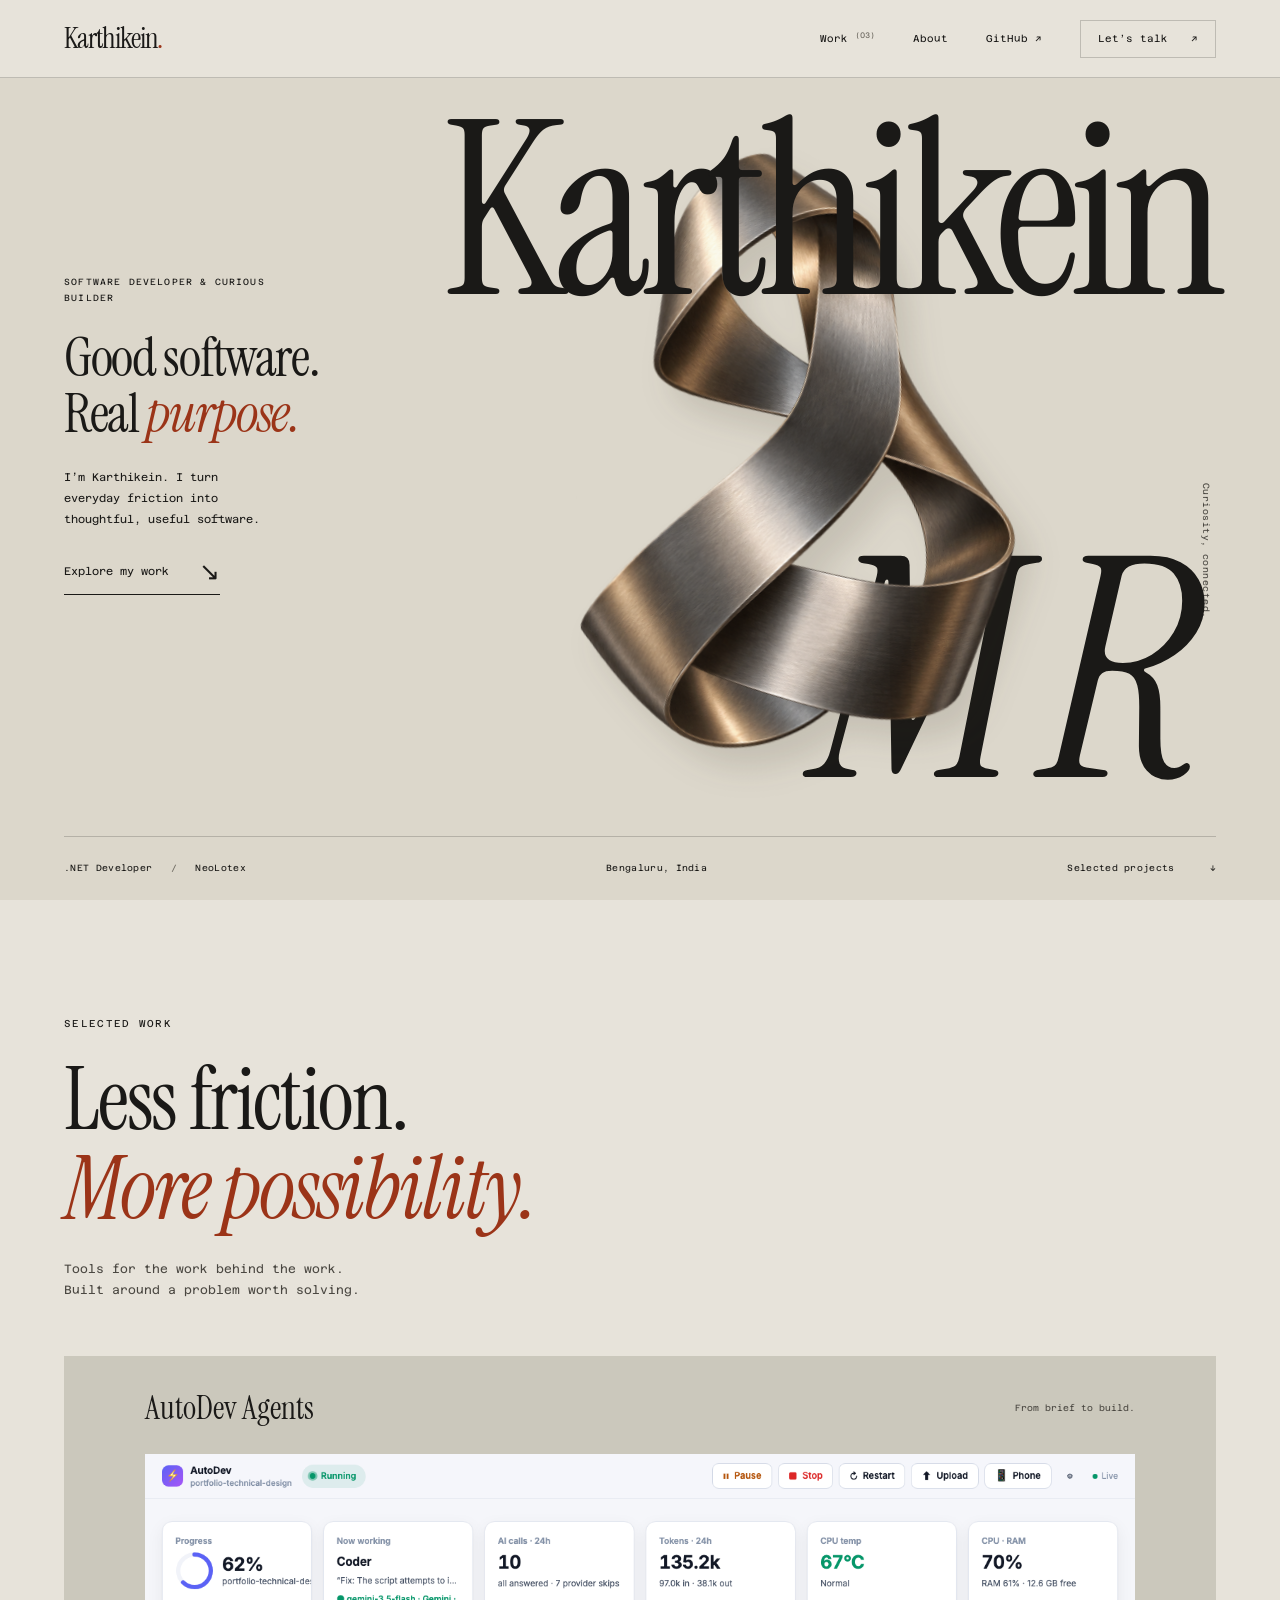
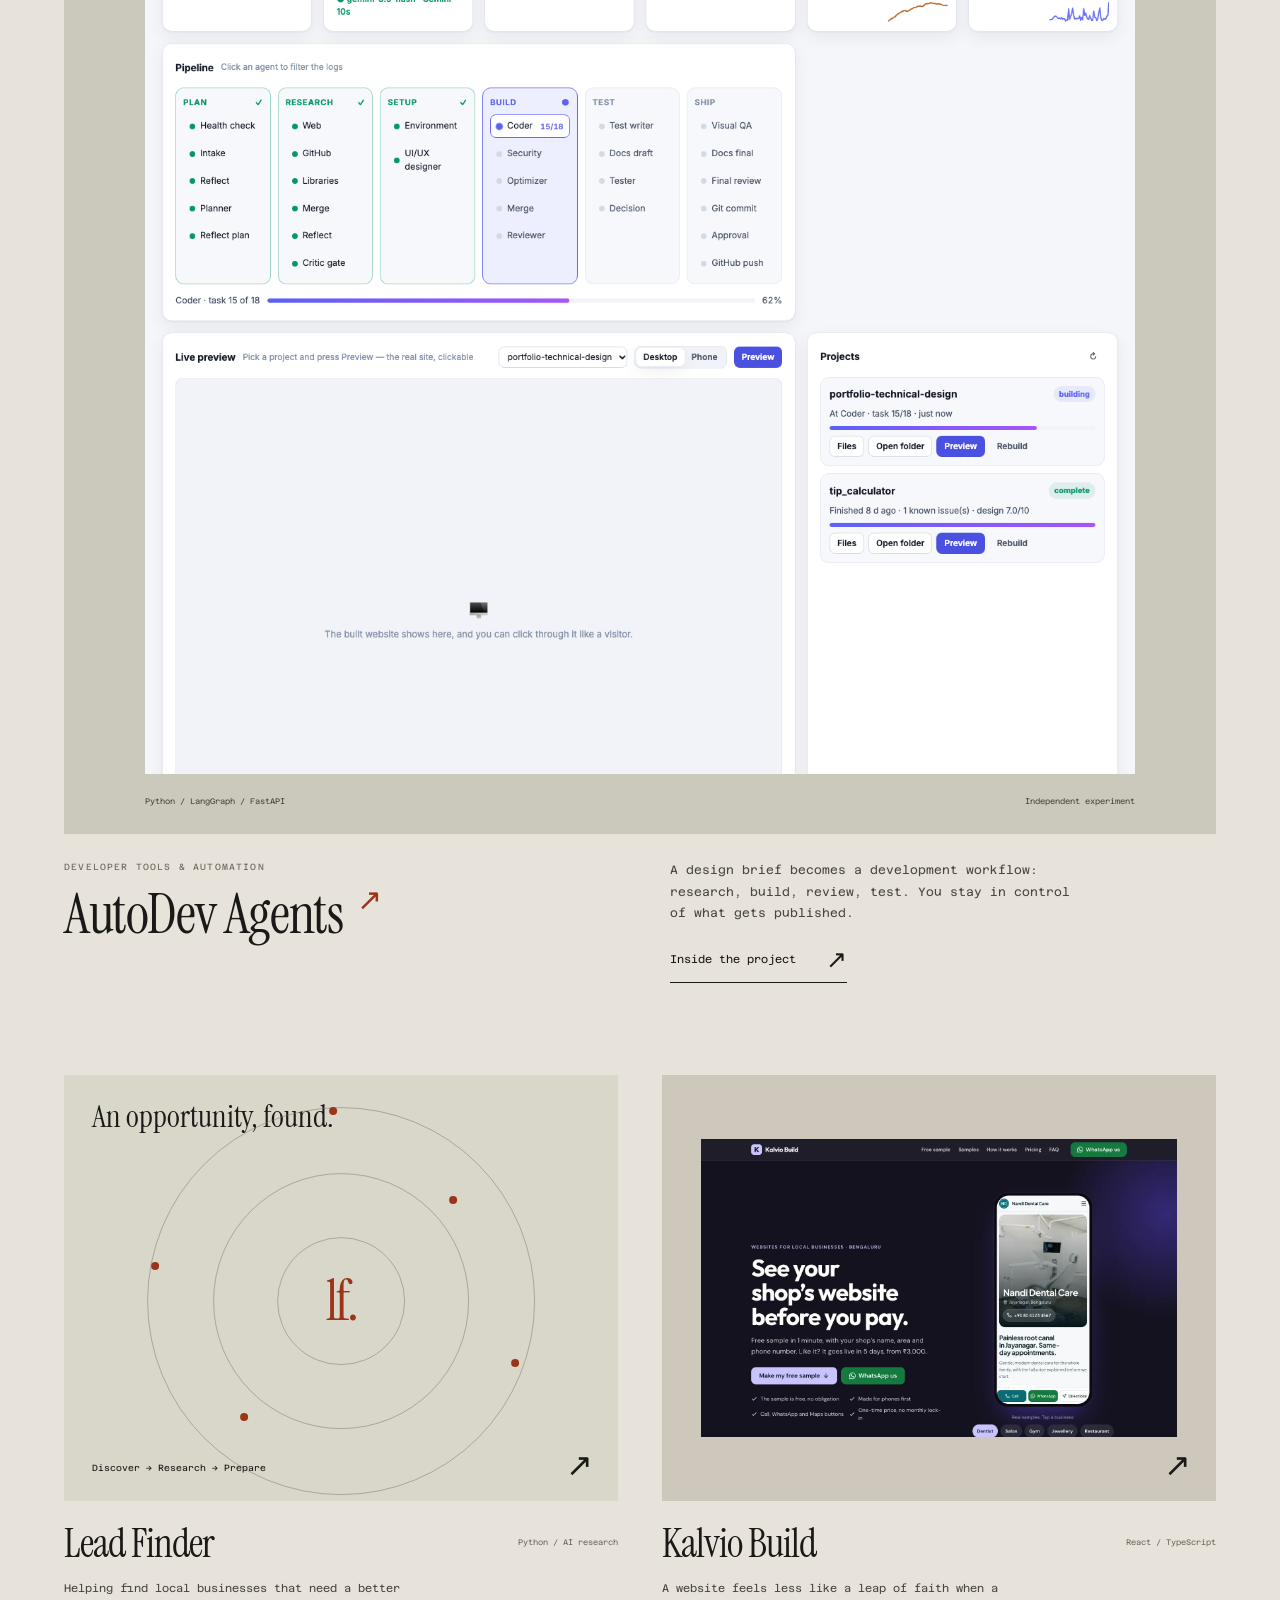
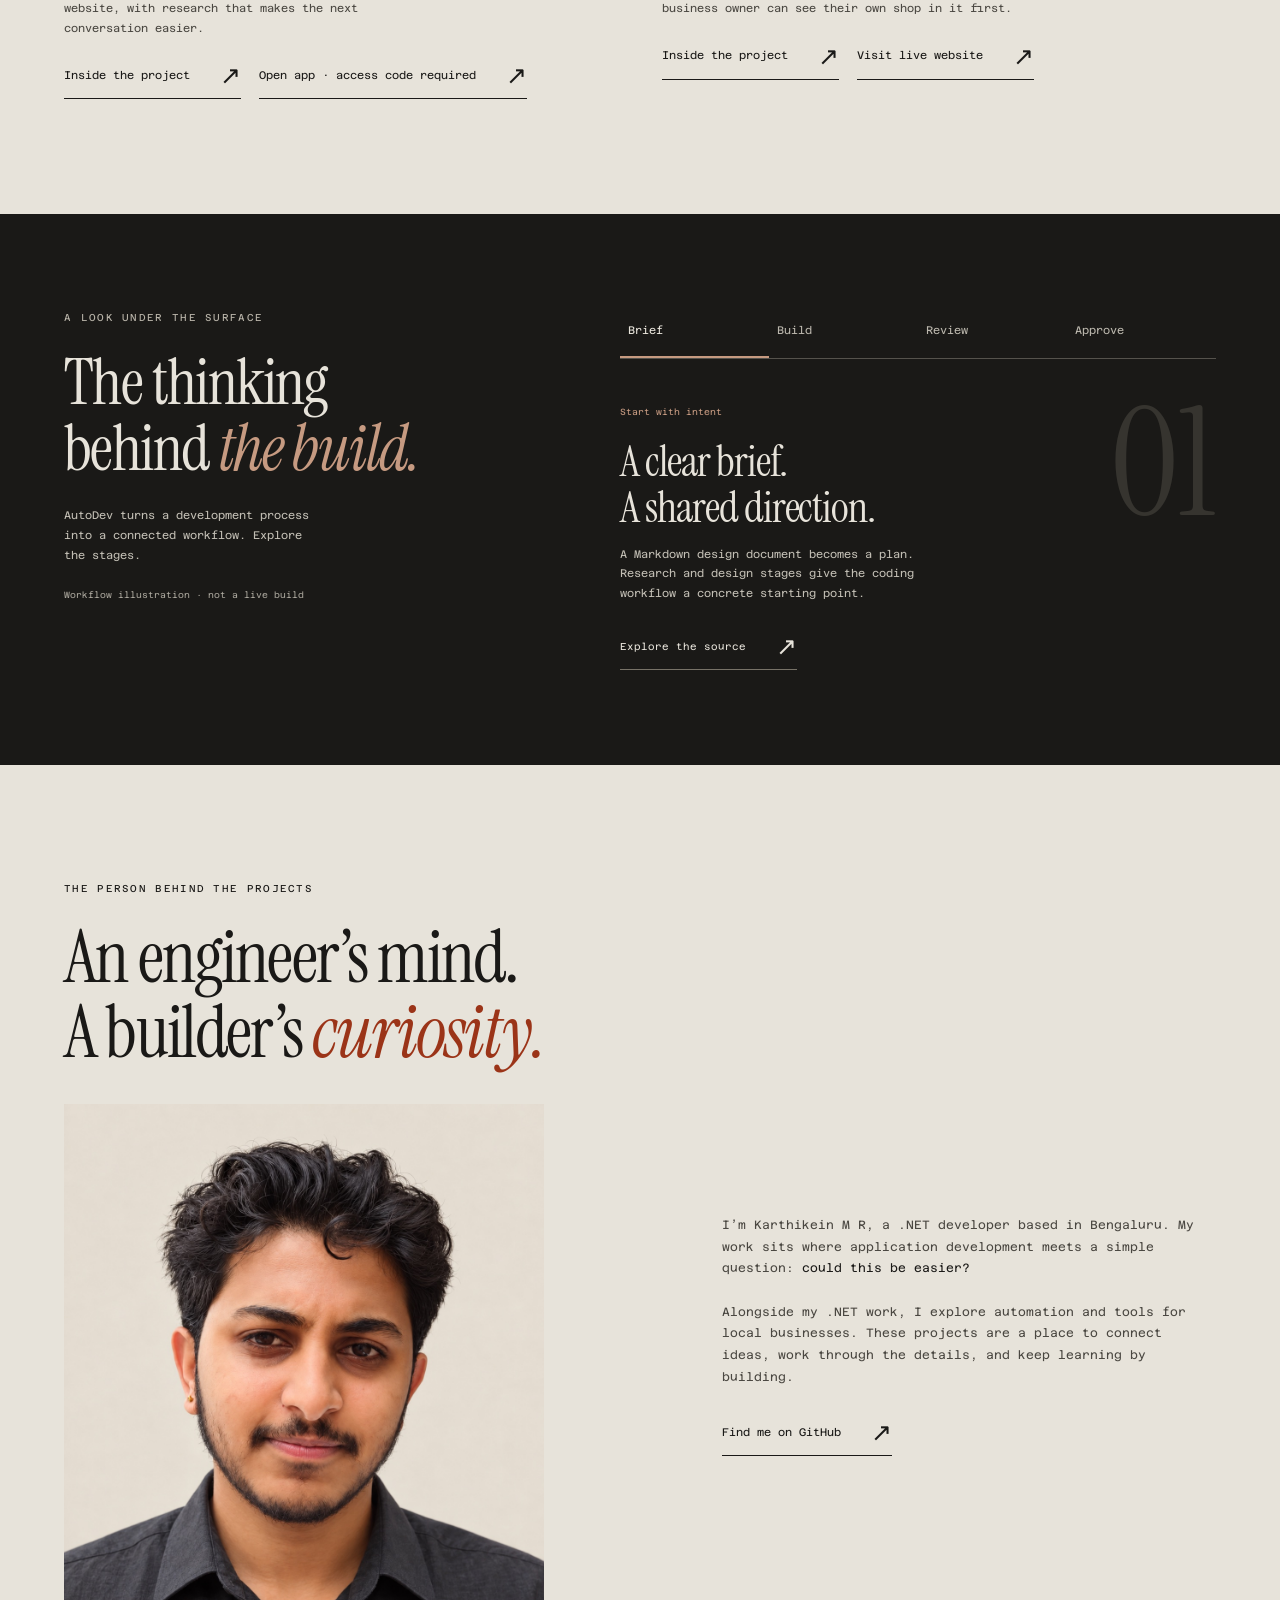
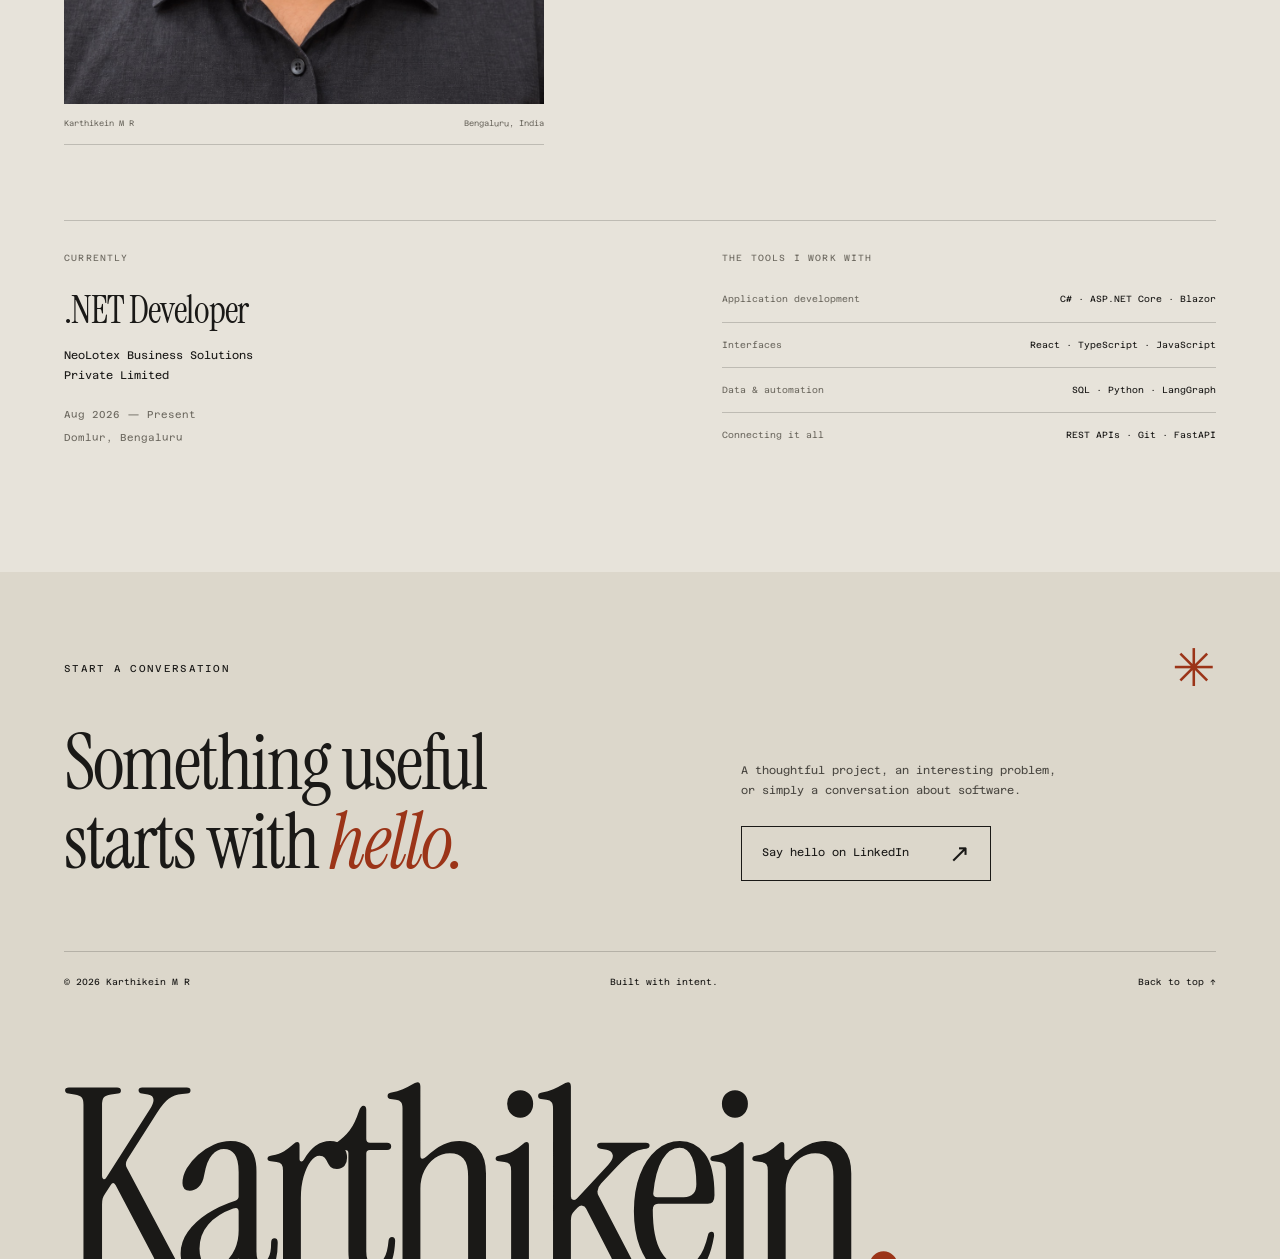
==== index.html @ acfe639f "Use approved portrait with subtly thicker hair" ====
<!doctype html>
<html lang="en">
<head>
  <meta charset="utf-8">
  <meta name="viewport" content="width=device-width, initial-scale=1">
  <meta name="theme-color" content="#e7e3da">
  <meta name="description" content="Karthikein M R — .NET developer in Bengaluru. Building practical software, from AI development workflows to tools for local businesses.">
  <title>Karthikein — Software with purpose</title>
  <link rel="icon" href="data:image/svg+xml,%3Csvg xmlns='http://www.w3.org/2000/svg' viewBox='0 0 48 48'%3E%3Crect width='48' height='48' fill='%23e7e3da'/%3E%3Ctext x='8' y='36' font-family='Georgia' font-size='40' fill='%239b3418'%3Ek%3C/text%3E%3C/svg%3E">
  <link rel="preload" href="assets/serif.ttf" as="font" type="font/ttf" crossorigin>
  <link rel="stylesheet" href="style.css?v=4">
  <script src="app.js" defer></script>
</head>
<body>
  <a class="skip-link" href="#main">Skip to content</a>
  <header class="header">
    <a class="brand" href="#home" aria-label="Karthikein, home">Karthikein<span>.</span></a>
    <nav aria-label="Main navigation">
      <a href="#work">Work <span class="nav-count">(03)</span></a>
      <a href="#about">About</a>
      <a class="nav-github" href="https://github.com/karthikkushi" target="_blank" rel="noopener noreferrer">GitHub <span aria-hidden="true">↗</span></a>
      <a class="contact-link" href="#contact">Let’s talk <span aria-hidden="true">↗</span></a>
    </nav>
  </header>
  <main id="main">
    <section class="hero" id="home" aria-labelledby="hero-name">
      <div class="hero-copy">
        <p class="eyebrow">Software developer & curious builder</p>
        <h2>Good software.<br>Real <em>purpose.</em></h2>
        <p class="hero-description">I’m Karthikein. I turn everyday friction into thoughtful, useful software.</p>
        <a class="text-link" href="#work">Explore my work <span aria-hidden="true">↘</span></a>
      </div>
      <div class="hero-composition">
        <h1 id="hero-name" aria-label="Karthikein M R"><span class="name-upper" aria-hidden="true">Karthikein</span><span class="name-lower" aria-hidden="true">M R</span></h1>
        <img class="hero-sculpture" src="assets/sculpture.png" alt="" fetchpriority="high" width="1254" height="1254">
        <span class="object-note" aria-hidden="true">Curiosity, connected.</span>
      </div>
      <div class="hero-foot">
        <p>.NET Developer <span class="separator">/</span> NeoLotex</p>
        <p>Bengaluru, India</p>
        <a href="#work">Selected projects <span aria-hidden="true">↓</span></a>
      </div>
    </section>

    <section class="work section-pad" id="work" aria-labelledby="work-title">
      <div class="section-intro">
        <p class="eyebrow">Selected work</p>
        <h2 id="work-title">Less friction.<br><em>More possibility.</em></h2>
        <p>Tools for the work behind the work.<br>Built around a problem worth solving.</p>
      </div>
      <article class="featured-project">
        <div class="featured-visual">
          <div class="project-visual-heading"><span>AutoDev Agents</span><span>From brief to build.</span></div>
          <button class="screenshot-button" data-project="autodev" aria-label="Read the AutoDev Agents case study">
            <img src="assets/autodev-dashboard.png" alt="AutoDev dashboard showing the planning, research, build, test, and shipping pipeline" width="1400" height="1300" loading="lazy">
          </button>
          <div class="visual-foot"><span>Python / LangGraph / FastAPI</span><span>Independent experiment</span></div>
        </div>
        <div class="featured-description">
          <div><p class="project-kind">Developer tools & automation</p><h3>AutoDev Agents<span class="title-mark">↗</span></h3></div>
          <div><p>A design brief becomes a development workflow: research, build, review, test. You stay in control of what gets published.</p><button class="text-link" data-project="autodev">Inside the project <span aria-hidden="true">↗</span></button></div>
        </div>
      </article>

      <div class="other-projects">
        <article class="compact-project lead-project">
          <button class="lead-art" data-project="leadfinder" aria-label="Read the Lead Finder case study">
            <span class="lead-art-label">An opportunity, found.</span>
            <span class="lead-orbits" aria-hidden="true"><i></i><i></i><i></i><b class="lead-point p1"></b><b class="lead-point p2"></b><b class="lead-point p3"></b><b class="lead-point p4"></b><b class="lead-point p5"></b><span class="lead-center">lf.</span></span>
            <span class="lead-caption">Discover → Research → Prepare</span>
            <span class="corner-arrow" aria-hidden="true">↗</span>
          </button>
          <div class="project-heading"><h3>Lead Finder</h3><span>Python / AI research</span></div>
          <p>Helping find local businesses that need a better website, with research that makes the next conversation easier.</p>
          <div class="project-actions"><button class="text-link" data-project="leadfinder">Inside the project <span aria-hidden="true">↗</span></button><a class="text-link" href="https://karthikkushi.github.io/leadfinder/" target="_blank" rel="noopener noreferrer">Open app · access code required <span aria-hidden="true">↗</span></a></div>
        </article>
        <article class="compact-project kalvio-project">
          <button class="kalvio-art" data-project="kalvio" aria-label="Read the Kalvio Build case study">
            <img src="assets/kalvio.webp" alt="Kalvio Build website offering personalized website samples for local businesses" width="1440" height="900" loading="lazy">
            <span class="corner-arrow" aria-hidden="true">↗</span>
          </button>
          <div class="project-heading"><h3>Kalvio Build</h3><span>React / TypeScript</span></div>
          <p>A website feels less like a leap of faith when a business owner can see their own shop in it first.</p>
          <div class="project-actions"><button class="text-link" data-project="kalvio">Inside the project <span aria-hidden="true">↗</span></button><a class="text-link" href="https://kalvio-build.pages.dev/" target="_blank" rel="noopener noreferrer">Visit live website <span aria-hidden="true">↗</span></a></div>
        </article>
      </div>
    </section>

    <section class="process section-pad" aria-labelledby="process-title">
      <div class="process-intro"><p class="eyebrow">A look under the surface</p><h2 id="process-title">The thinking<br>behind <em>the build.</em></h2><p>AutoDev turns a development process into a connected workflow. Explore the stages.</p><span class="small-note">Workflow illustration · not a live build</span></div>
      <div class="process-explorer">
        <div class="process-tabs" role="tablist" aria-label="AutoDev workflow stages">
          <button id="tab-brief" role="tab" aria-selected="true" aria-controls="stage-panel" data-stage="brief">Brief</button>
          <button id="tab-build" role="tab" aria-selected="false" aria-controls="stage-panel" tabindex="-1" data-stage="build">Build</button>
          <button id="tab-review" role="tab" aria-selected="false" aria-controls="stage-panel" tabindex="-1" data-stage="review">Review</button>
          <button id="tab-approve" role="tab" aria-selected="false" aria-controls="stage-panel" tabindex="-1" data-stage="approve">Approve</button>
        </div>
        <div class="stage-panel" id="stage-panel" role="tabpanel" aria-labelledby="tab-brief" tabindex="0">
          <span class="stage-number" aria-hidden="true">01</span>
          <div class="stage-content"><span class="stage-label">Start with intent</span><h3>A clear brief.<br>A shared direction.</h3><p>A Markdown design document becomes a plan. Research and design stages give the coding workflow a concrete starting point.</p></div>
        </div>
        <a class="text-link" href="https://github.com/karthikkushi/autodev-agents" target="_blank" rel="noopener noreferrer">Explore the source <span aria-hidden="true">↗</span></a>
      </div>
    </section>

    <section class="about section-pad" id="about" aria-labelledby="about-title">
      <p class="eyebrow">The person behind the projects</p>
      <div class="about-grid"><div class="about-story"><h2 id="about-title">An engineer’s mind.<br>A builder’s <em>curiosity.</em></h2><figure class="about-portrait"><img src="assets/karthikein-approved-portrait.jpg" alt="AI-edited portrait of Karthikein M R in a charcoal shirt with a short beard" width="1122" height="1402" loading="lazy"><figcaption><span>Karthikein M R</span><span>Bengaluru, India</span></figcaption></figure></div><div class="about-copy"><p>I’m Karthikein M R, a .NET developer based in Bengaluru. My work sits where application development meets a simple question: <em>could this be easier?</em></p><p>Alongside my .NET work, I explore automation and tools for local businesses. These projects are a place to connect ideas, work through the details, and keep learning by building.</p><a class="text-link" href="https://github.com/karthikkushi" target="_blank" rel="noopener noreferrer">Find me on GitHub <span aria-hidden="true">↗</span></a></div></div>
      <div class="about-data"><div class="current-role"><span class="data-label">Currently</span><h3>.NET Developer</h3><p>NeoLotex Business Solutions<br>Private Limited</p><span class="small-note">Aug 2026 — Present<br>Domlur, Bengaluru</span></div><div class="toolbox"><span class="data-label">The tools I work with</span><dl><div><dt>Application development</dt><dd>C# · ASP.NET Core · Blazor</dd></div><div><dt>Interfaces</dt><dd>React · TypeScript · JavaScript</dd></div><div><dt>Data & automation</dt><dd>SQL · Python · LangGraph</dd></div><div><dt>Connecting it all</dt><dd>REST APIs · Git · FastAPI</dd></div></dl></div></div>
    </section>

    <section class="contact section-pad" id="contact" aria-labelledby="contact-title">
      <div class="contact-top"><p class="eyebrow">Start a conversation</p><span class="contact-asterisk" aria-hidden="true">✳</span></div>
      <div class="contact-content"><h2 id="contact-title">Something useful<br>starts with <em>hello.</em></h2><div><p>A thoughtful project, an interesting problem,<br>or simply a conversation about software.</p><a class="contact-cta" href="https://www.linkedin.com/in/karthikein-mr-49a50425b" target="_blank" rel="noopener noreferrer">Say hello on LinkedIn <span aria-hidden="true">↗</span></a></div></div>
      <footer><span>© <span id="year">2026</span> Karthikein M R</span><span>Built with intent.</span><a href="#home">Back to top ↑</a></footer>
      <div class="closing-name" aria-hidden="true">Karthikein<span>.</span></div>
    </section>
  </main>
  <dialog id="project-dialog" aria-labelledby="dialog-title">
    <div class="dialog-head"><span class="eyebrow">Project notes</span><button class="close-dialog" aria-label="Close project notes">Close <span aria-hidden="true">×</span></button></div>
    <div class="dialog-body"><p class="project-kind" id="dialog-kind"></p><h2 id="dialog-title"></h2><p class="dialog-intro" id="dialog-intro"></p><div class="dialog-sections" id="dialog-sections"></div><a class="contact-cta" id="dialog-source" target="_blank" rel="noopener noreferrer">Explore the repository <span aria-hidden="true">↗</span></a></div>
  </dialog>
</body>
</html>
---- style.css ----
@font-face{font-family:Instrument;src:url('assets/serif.ttf') format('truetype');font-display:swap;font-weight:400}@font-face{font-family:Instrument;src:url('assets/serif-italic.ttf') format('truetype');font-display:swap;font-style:italic;font-weight:400}@font-face{font-family:Azeret;src:url('assets/mono.ttf') format('truetype');font-display:swap;font-weight:400}
:root{--paper:#e7e3da;--paper-dark:#dcd7cb;--ink:#1a1917;--secondary:#4a4741;--muted:#6e6a61;--rust:#9b3418;--line:rgba(26,25,23,.2);--display:Instrument,Georgia,serif;--mono:Azeret,monospace;--pad:clamp(24px,5vw,88px)}
*{box-sizing:border-box}html{scroll-behavior:smooth;scroll-padding-top:95px}body{margin:0;color:var(--ink);background:var(--paper);font-family:var(--mono);font-size:13px;line-height:1.8;-webkit-font-smoothing:antialiased}body:has(dialog[open]){overflow:hidden}::selection{color:var(--paper);background:var(--rust)}a{color:inherit;text-decoration:none}button{color:inherit;font:inherit;cursor:pointer;border:0;background:none;padding:0}a,button{-webkit-tap-highlight-color:transparent}button,a{-webkit-touch-callout:default}button:focus-visible,a:focus-visible,[tabindex]:focus-visible{outline:2px solid var(--rust);outline-offset:6px}img{display:block;max-width:100%;height:auto}h1,h2,h3,p{margin:0}h1,h2,h3{font-family:var(--display);font-weight:400;letter-spacing:-.025em;line-height:1.02}em{font-weight:400;color:var(--rust)}p{max-width:65ch}.section-pad{padding:100px var(--pad)}.eyebrow,.project-kind,.data-label{font:10px/1.7 var(--mono);letter-spacing:.13em;text-transform:uppercase}.eyebrow{margin-bottom:24px}.small-note{font:10px/1.8 var(--mono);color:var(--muted)}.text-link{display:inline-flex;align-items:center;gap:30px;border-bottom:1px solid var(--ink);padding:10px 0;font-size:11px;line-height:1.6;transition:color .2s,border-color .2s}.text-link:hover{color:var(--rust);border-color:var(--rust)}.text-link span{font:25px/1 var(--display);transition:transform .2s}.text-link:hover span{transform:translate(3px,-3px)}.skip-link{position:fixed;left:16px;top:8px;transform:translateY(-150%);z-index:20;background:var(--paper);padding:10px}.skip-link:focus{transform:none}
.header{height:78px;position:sticky;top:0;z-index:10;display:flex;align-items:center;justify-content:space-between;padding:0 var(--pad);border-bottom:1px solid var(--line);background:rgba(231,227,218,.94);backdrop-filter:blur(14px)}.brand{font:29px/1 var(--display);letter-spacing:-.04em}.brand span{color:var(--rust)}nav{display:flex;align-items:center;gap:38px;font-size:10px}nav a{padding:8px 0}nav a:hover{color:var(--rust)}.nav-count{font-size:8px;color:var(--muted);vertical-align:super}.contact-link{border:1px solid var(--line);padding:9px 17px;display:flex;gap:23px}.contact-link:hover{border-color:var(--rust)}
.hero{position:relative;min-height:690px;height:calc(100svh - 78px);max-height:1000px;overflow:clip;isolation:isolate;background:var(--paper-dark);padding:0 var(--pad)}.hero-copy{position:absolute;left:var(--pad);top:24%;width:29%;z-index:4}.hero-copy .eyebrow{font-size:9px;max-width:250px}.hero-copy h2{font-size:clamp(40px,4.2vw,66px);line-height:1.05}.hero-description{font-size:11px;line-height:1.9;max-width:28ch;margin:25px 0 19px}.hero-composition{position:absolute;right:var(--pad);top:30px;bottom:85px;width:64%;isolation:isolate}.name-upper,.name-lower{position:absolute;right:0;white-space:nowrap;font-size:clamp(84px,19vw,310px);line-height:.85;letter-spacing:-.045em}.name-upper{top:0;z-index:3}.name-lower{bottom:12px;z-index:1;font-style:italic;font-size:clamp(160px,24vw,360px);right:3%}.name-lower>span{color:var(--rust)}.hero-sculpture{position:absolute;z-index:2;width:auto;height:min(70vh,620px);max-width:91%;object-fit:contain;left:45%;top:49%;transform:translate(-50%,-50%) rotate(-12deg);filter:drop-shadow(12px 24px 15px rgba(45,35,20,.13));pointer-events:none}.object-note{position:absolute;right:2px;top:53%;font-size:9px;writing-mode:vertical-rl;color:var(--secondary);letter-spacing:.05em}.hero-foot{position:absolute;bottom:0;left:var(--pad);right:var(--pad);height:64px;display:flex;justify-content:space-between;align-items:center;border-top:1px solid var(--line);font-size:9px;letter-spacing:.035em}.separator{margin:0 12px;color:var(--muted)}.hero-foot a{display:flex;gap:35px}.hero-foot a:hover{color:var(--rust)}
.work{padding-top:115px;padding-bottom:115px}.section-intro{margin-bottom:54px}.section-intro h2{font-size:clamp(50px,6.8vw,100px)}.section-intro>p:last-child{margin-top:25px;color:var(--secondary);font-size:12px}.featured-visual{background:#cbc8bc;padding:35px 7% 25px;overflow:hidden}.project-visual-heading{display:flex;justify-content:space-between;align-items:center;margin-bottom:28px;font:32px/1.1 var(--display)}.project-visual-heading span:last-child{font:9px/1.7 var(--mono);color:var(--secondary)}.screenshot-button{display:block;position:relative;width:100%;height:auto;text-align:left;background:#f6f7fb}.screenshot-button img{width:100%;height:auto}.visual-foot{display:flex;justify-content:space-between;font-size:8px;margin-top:21px;color:var(--secondary)}.featured-description{display:grid;grid-template-columns:1fr 1fr;gap:60px;margin-top:26px}.project-kind{color:var(--muted);font-size:9px;margin-bottom:9px}.featured-description h3{font-size:clamp(37px,4.4vw,65px)}.title-mark{font:30px/1 var(--display);margin-left:15px;color:var(--rust);vertical-align:top}.featured-description p:not(.project-kind){font-size:12px;color:var(--secondary);max-width:52ch}.featured-description .text-link{margin-top:12px}.other-projects{display:grid;grid-template-columns:1fr 1fr;gap:44px;margin-top:92px}.compact-project{min-width:0}.compact-project>p{font-size:11px;color:var(--secondary);margin-top:15px;max-width:52ch}.compact-project>.text-link{margin-top:15px}.project-heading{display:flex;align-items:center;justify-content:space-between;gap:15px;margin-top:22px}.project-heading h3{font-size:40px}.project-heading>span{font-size:8px;color:var(--muted)}.lead-art,.kalvio-art{display:block;position:relative;width:100%;aspect-ratio:1.3;overflow:hidden;text-align:left}.lead-art{background:#d9d7c9}.lead-art-label{position:absolute;top:26px;left:28px;font:31px/1 var(--display)}.lead-orbits{position:absolute;left:50%;top:53%;width:70%;aspect-ratio:1;transform:translate(-50%,-50%);display:grid;place-items:center}.lead-orbits i{position:absolute;border:1px solid #797b6a;border-radius:50%;width:100%;height:100%;opacity:.5}.lead-orbits i:nth-child(2){width:66%;height:66%}.lead-orbits i:nth-child(3){width:33%;height:33%}.lead-center{font:56px/1 var(--display);color:var(--rust);letter-spacing:-.05em}.lead-point{position:absolute;width:8px;height:8px;border-radius:50%;background:var(--rust)}.p1{top:0;left:47%}.p2{top:23%;right:20%}.p3{bottom:19%;left:24%}.p4{top:40%;left:1%}.p5{bottom:33%;right:4%}.lead-caption{position:absolute;bottom:25px;left:28px;font-size:9px}.corner-arrow{position:absolute;bottom:20px;right:25px;font:32px/1 var(--display)}.lead-art:hover .lead-orbits{transform:translate(-50%,-50%) rotate(15deg)}.lead-orbits{transition:transform .7s}.lead-center{transform:rotate(0deg)}.kalvio-art{background:#cec7bc;padding:9% 7%;display:flex;align-items:center}.kalvio-art img{width:100%;transition:transform .6s}.kalvio-art:hover img{transform:scale(1.04)}
.process{background:var(--ink);color:var(--paper);display:grid;grid-template-columns:1fr 1.25fr;gap:80px;padding-top:95px;padding-bottom:95px}.process .eyebrow{color:#b9b4a9}.process h2{font-size:clamp(44px,5vw,75px)}.process h2 em{color:#c69a81}.process-intro>p:not(.eyebrow){color:#c2beb4;margin-top:25px;font-size:11px;max-width:36ch}.process-intro .small-note{display:block;margin-top:22px;color:#a9a59b;font-size:9px}.process-tabs{display:flex;border-bottom:1px solid #55524c;gap:0}.process-tabs button{flex:1;text-align:left;padding:12px 8px 15px;font-size:11px;color:#bbb7ad;border-bottom:2px solid transparent}.process-tabs button[aria-selected=true]{color:var(--paper);border-bottom-color:#c69a81}.process-tabs button:hover{color:var(--paper)}.stage-panel{position:relative;min-height:265px;padding-top:40px}.stage-number{position:absolute;right:0;top:30px;color:#36342f;font:150px/1 var(--display)}.stage-content{position:relative;z-index:1;max-width:90%}.stage-label{color:#c69a81;font-size:9px}.stage-content h3{font-size:43px;line-height:1.07;margin:15px 0}.stage-content p{font-size:11px;color:#c2beb4;max-width:46ch}.process .text-link{color:var(--paper);border-color:#777267;font-size:10px}.process .text-link:hover{color:#c69a81}.process :focus-visible{outline-color:#c69a81}
.about{padding-top:115px;padding-bottom:115px}.about-grid{display:grid;grid-template-columns:1.15fr 1fr;gap:90px}.about-grid h2{font-size:clamp(46px,5.7vw,82px)}.about-copy{padding-top:5px}.about-copy p{font-size:12px;color:var(--secondary)}.about-copy p+p{margin-top:22px}.about-copy p em{font-style:normal;color:var(--ink)}.about-copy .text-link{margin-top:22px}.about-data{display:grid;grid-template-columns:1.15fr 1fr;gap:90px;margin-top:75px;padding-top:30px;border-top:1px solid var(--line)}.data-label{color:var(--muted);display:block;margin-bottom:25px;font-size:9px}.current-role h3{font-size:38px}.current-role>p{margin:16px 0;font-size:11px}.toolbox dl{margin:0}.toolbox dl>div{display:flex;justify-content:space-between;gap:15px;padding:14px 0;border-top:1px solid var(--line);font-size:9px}.toolbox dl>div:first-child{padding-top:0;border:0}.toolbox dd{margin:0;text-align:right}.toolbox dt{color:var(--muted)}
.contact{background:var(--paper-dark);padding-top:70px;padding-bottom:0;overflow:hidden}.contact-top{display:flex;align-items:center;justify-content:space-between}.contact-top .eyebrow{margin-bottom:0}.contact-asterisk{font-size:52px;line-height:1;color:var(--rust)}.contact-content{display:grid;grid-template-columns:1.3fr 1fr;gap:60px;align-items:end;margin-top:30px;margin-bottom:70px}.contact h2{font-size:clamp(50px,6vw,90px)}.contact-content p{font-size:11px;color:var(--secondary)}.contact-cta{display:inline-flex;border:1px solid var(--ink);font-size:11px;padding:14px 20px;align-items:center;gap:40px;margin-top:25px;transition:color .2s,border-color .2s}.contact-cta span{font:25px/1 var(--display)}.contact-cta:hover{border-color:var(--rust);color:var(--rust)}footer{display:flex;justify-content:space-between;gap:20px;border-top:1px solid var(--line);padding:22px 0;font-size:9px}footer a:hover{color:var(--rust)}.closing-name{font:clamp(80px,20.5vw,340px)/.78 var(--display);letter-spacing:-.06em;white-space:nowrap;margin-top:32px;margin-left:-.015em;transform:translateY(.12em);padding-top:10px}.closing-name span{color:var(--rust)}
dialog{position:fixed;inset:0;margin:auto;border:1px solid var(--line);background:var(--paper);color:var(--ink);width:min(780px,calc(100% - 32px));max-height:88svh;padding:0;overscroll-behavior:contain}dialog::backdrop{background:rgba(26,25,23,.72);backdrop-filter:blur(5px)}.dialog-head{display:flex;justify-content:space-between;align-items:center;padding:19px 32px;border-bottom:1px solid var(--line);position:sticky;top:0;background:var(--paper);z-index:1}.dialog-head .eyebrow{margin:0;font-size:9px}.close-dialog{display:flex;gap:20px;align-items:center;font-size:10px;min-height:32px}.close-dialog span{font-size:24px}.dialog-body{padding:36px 40px 44px}.dialog-body h2{font-size:clamp(40px,6vw,70px);margin:12px 0 22px}.dialog-intro{font:26px/1.3 var(--display);max-width:40ch}.dialog-sections{margin-top:28px}.dialog-sections section{padding:20px 0;border-top:1px solid var(--line)}.dialog-sections h3{font:10px/1.6 var(--mono);color:var(--rust);margin-bottom:10px}.dialog-sections p{font:12px/1.9 var(--mono);color:var(--secondary)}.dialog-note{margin-top:23px;max-width:60ch}
@media(prefers-reduced-motion:no-preference){.hero-copy{animation:arrive .8s .1s both}.name-upper{animation:arrive 1s both}.name-lower{animation:arrive 1s .1s both}.hero-sculpture{animation:sculpture-arrive 1.3s .1s both}@keyframes arrive{from{opacity:0;translate:0 18px}to{opacity:1;translate:0 0}}@keyframes sculpture-arrive{from{opacity:0;transform:translate(-50%,-46%) rotate(-18deg)}to{opacity:1;transform:translate(-50%,-50%) rotate(-12deg)}}@supports(animation-timeline:view()){.hero{view-timeline-name:--hero;view-timeline-axis:block}.name-upper{animation:part-upper linear both;animation-timeline:--hero;animation-range:exit 0% exit 100%}.name-lower{animation:part-lower linear both;animation-timeline:--hero;animation-range:exit 0% exit 100%}.hero-sculpture{animation:rise linear both;animation-timeline:--hero;animation-range:exit 0% exit 100%}@keyframes part-upper{to{translate:4vw -18vh}}@keyframes part-lower{to{translate:5vw 16vh}}@keyframes rise{to{transform:translate(-50%,-70%) rotate(0deg) scale(1.08)}}}}
@media(min-width:1600px){.hero-copy{top:28%}.hero-composition{width:60%;right:7%}.hero-sculpture{height:660px}.name-upper{font-size:300px}.name-lower{font-size:350px}}@media(max-width:1050px){nav{gap:25px}.hero{min-height:640px;max-height:800px}.hero-copy{width:31%;top:28%}.hero-copy h2{font-size:42px}.hero-composition{top:65px;bottom:100px;width:62%;right:3%}.hero-sculpture{height:500px;max-width:110%;left:46%}.hero-description{font-size:10px}.name-lower{bottom:25px}.object-note{right:18px}.process{gap:45px}.about-grid,.about-data{gap:40px}.other-projects{gap:28px}.project-heading{align-items:start;flex-direction:column;gap:10px}.project-heading h3{font-size:37px}}
@media(max-width:700px){html{scroll-padding-top:80px}.header{height:68px}.brand{font-size:26px}nav{gap:19px;font-size:10px}.nav-github,.nav-count{display:none}.contact-link{padding:7px 9px;gap:10px}.hero{height:auto;min-height:860px;padding-top:34px}.hero-copy{position:relative;top:auto;left:auto;width:100%;max-width:100%;display:grid;grid-template-columns:1.2fr 1fr;gap:14px}.hero-copy .eyebrow{grid-column:1/-1;font-size:8px;margin-bottom:0;max-width:none}.hero-copy h2{font-size:43px}.hero-description{margin:5px 0 0;font-size:10px;max-width:24ch}.hero-copy .text-link{grid-column:1/-1;justify-self:start;font-size:10px;padding-top:5px}.hero-composition{top:280px;bottom:80px;right:var(--pad);left:var(--pad);width:auto}.name-upper{font-size:26vw;top:10px}.name-lower{font-size:39vw;bottom:20px;right:0}.hero-sculpture{height:440px;max-width:110%;top:49%;left:45%}.object-note{right:0;top:37%;font-size:8px}.hero-foot{height:60px;font-size:8px}.hero-foot p:nth-child(2){display:none}.hero-foot a{gap:10px}.separator{margin:0 5px}.section-pad{padding:66px var(--pad)}.section-intro{margin-bottom:35px}.section-intro h2{font-size:58px}.section-intro>p:last-child{font-size:10px}.featured-visual{padding:20px 18px 15px}.project-visual-heading{font-size:25px;margin-bottom:18px}.project-visual-heading span:last-child{font-size:7px}.visual-foot{font-size:6px;gap:10px;margin-top:15px}.featured-description{grid-template-columns:1fr;gap:16px;margin-top:22px}.featured-description h3{font-size:43px}.featured-description p:not(.project-kind){font-size:11px}.other-projects{grid-template-columns:1fr;gap:45px;margin-top:50px}.lead-art,.kalvio-art{aspect-ratio:1.25}.project-heading{flex-direction:row;align-items:center}.project-heading h3{font-size:35px}.project-heading>span{font-size:8px}.compact-project>p{max-width:none}.process{grid-template-columns:1fr;gap:32px}.process h2{font-size:53px}.process-intro>p:not(.eyebrow){max-width:46ch}.process-tabs button{font-size:10px}.stage-panel{min-height:265px}.stage-content h3{font-size:41px}.about-grid,.about-data{grid-template-columns:1fr;gap:30px}.about-grid h2{font-size:51px}.about-copy p{font-size:11px}.about-data{margin-top:42px;gap:38px}.toolbox dl>div{font-size:8px}.data-label{margin-bottom:16px}.contact{padding-bottom:0}.contact-content{grid-template-columns:1fr;gap:25px;margin-bottom:45px;margin-top:20px}.contact h2{font-size:55px}.contact-content p{font-size:10px}.contact-asterisk{font-size:40px}.contact-cta{font-size:10px;gap:25px}.contact footer{font-size:7px;gap:12px}.contact footer>span:nth-child(2){display:none}.closing-name{font-size:20vw;margin-top:20px}.dialog-head{padding:14px 22px}.dialog-body{padding:28px 24px}.dialog-sections p{font-size:11px}}
@media(max-width:380px){nav{gap:12px}.brand{font-size:23px}.hero-copy h2{font-size:37px}.hero-description{font-size:9px}.hero{min-height:800px}.hero-composition{top:265px}.hero-sculpture{height:370px}.project-heading>span{font-size:7px}}
@media(prefers-reduced-motion:reduce){html{scroll-behavior:auto}*,*::before,*::after{animation:none!important;transition:none!important}}

.project-actions{display:flex;flex-wrap:wrap;gap:18px;align-items:center;margin-top:15px}.project-actions .text-link{margin-top:0}

.about-portrait{margin:34px 0 0;max-width:480px}.about-portrait img{width:100%;height:auto}.about-portrait figcaption{display:flex;justify-content:space-between;gap:12px;padding:13px 0;border-bottom:1px solid var(--line);font-size:8px;color:var(--muted)}.about-copy{align-self:center}@media(max-width:700px){.about-portrait{max-width:none;margin-top:25px}}
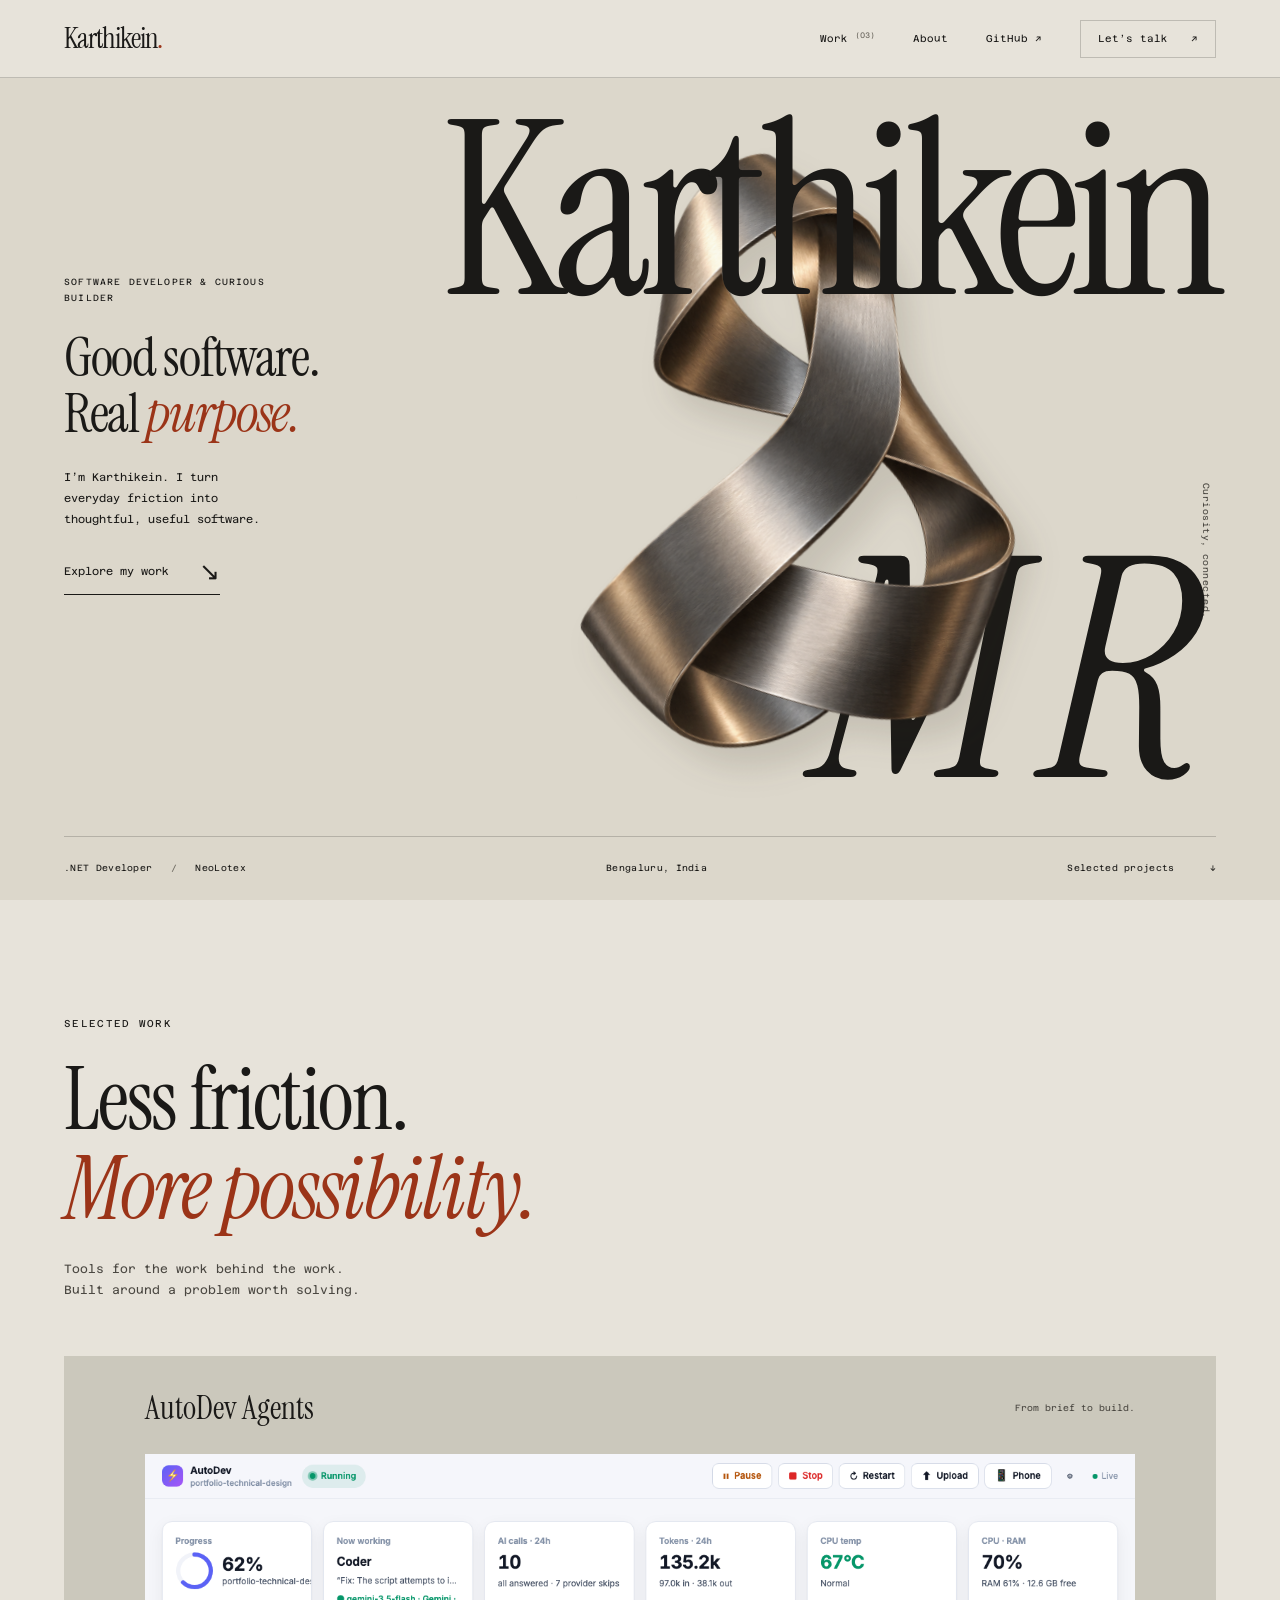
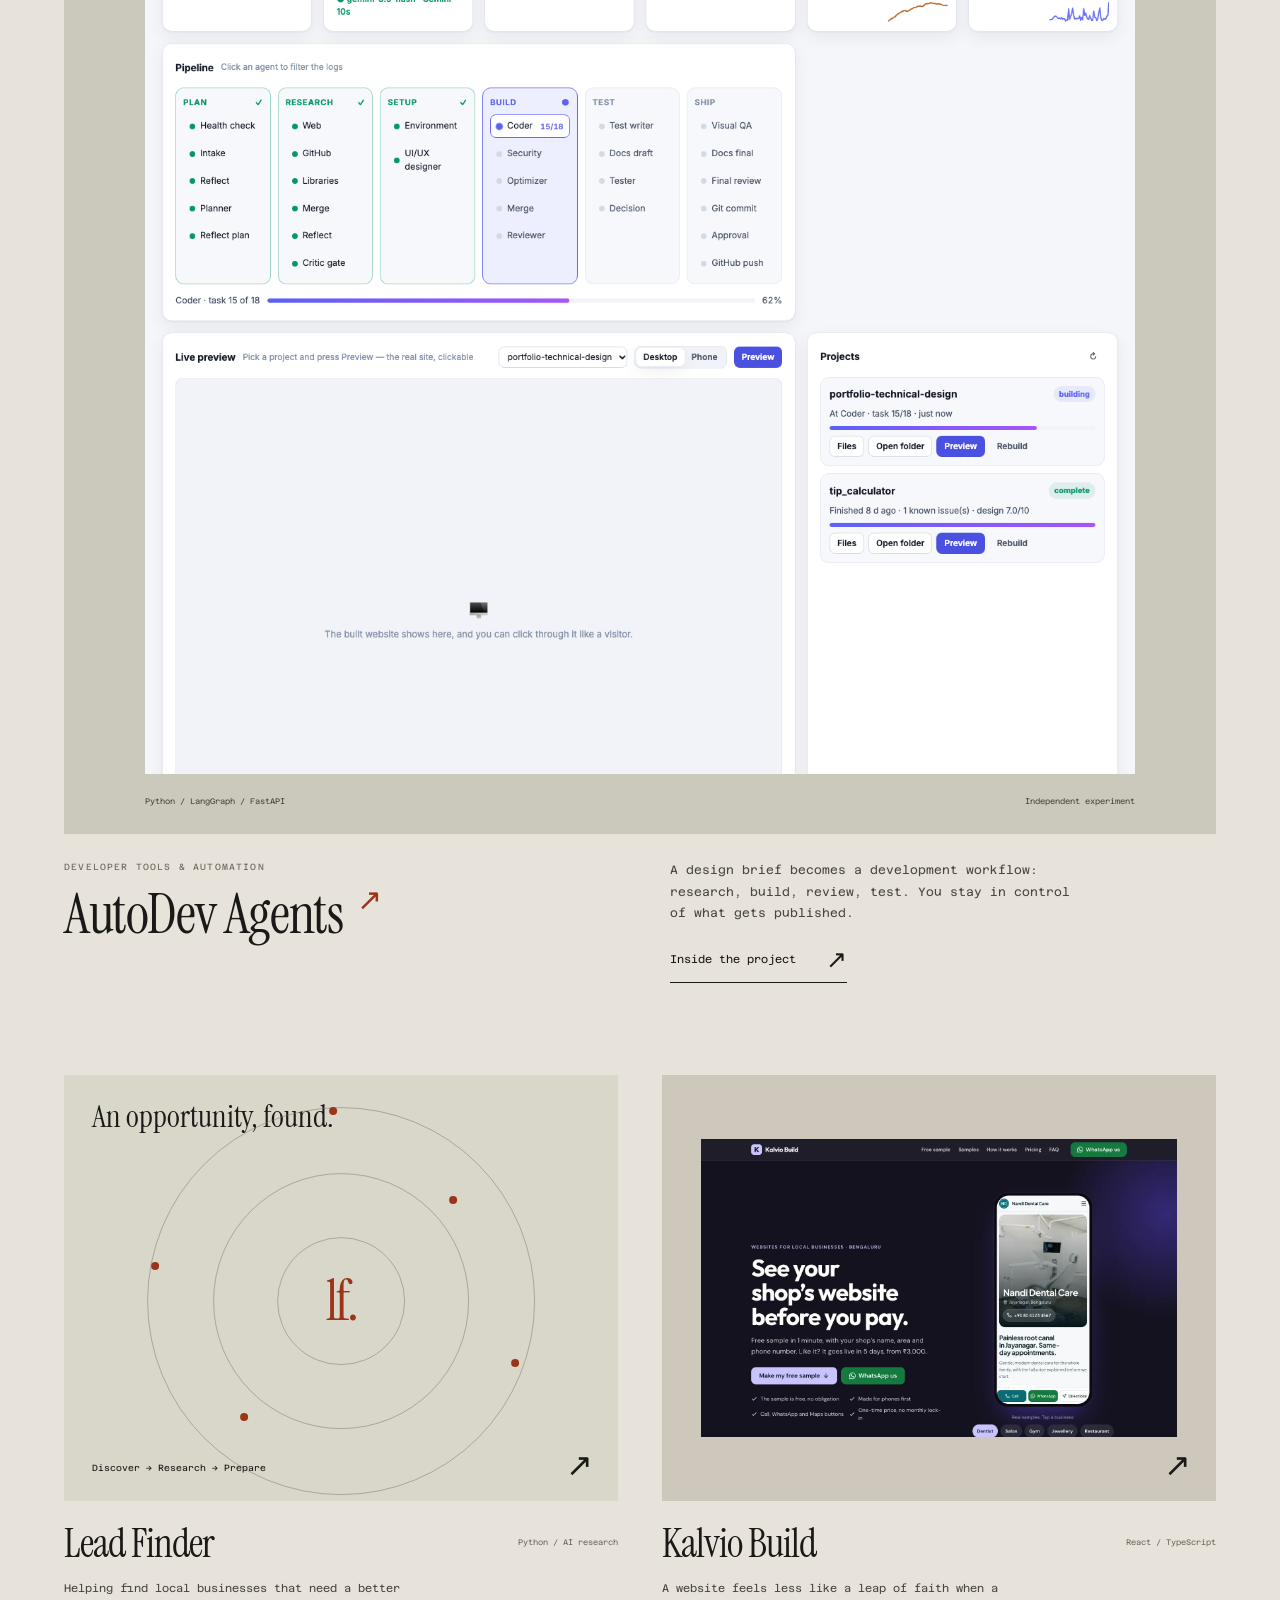
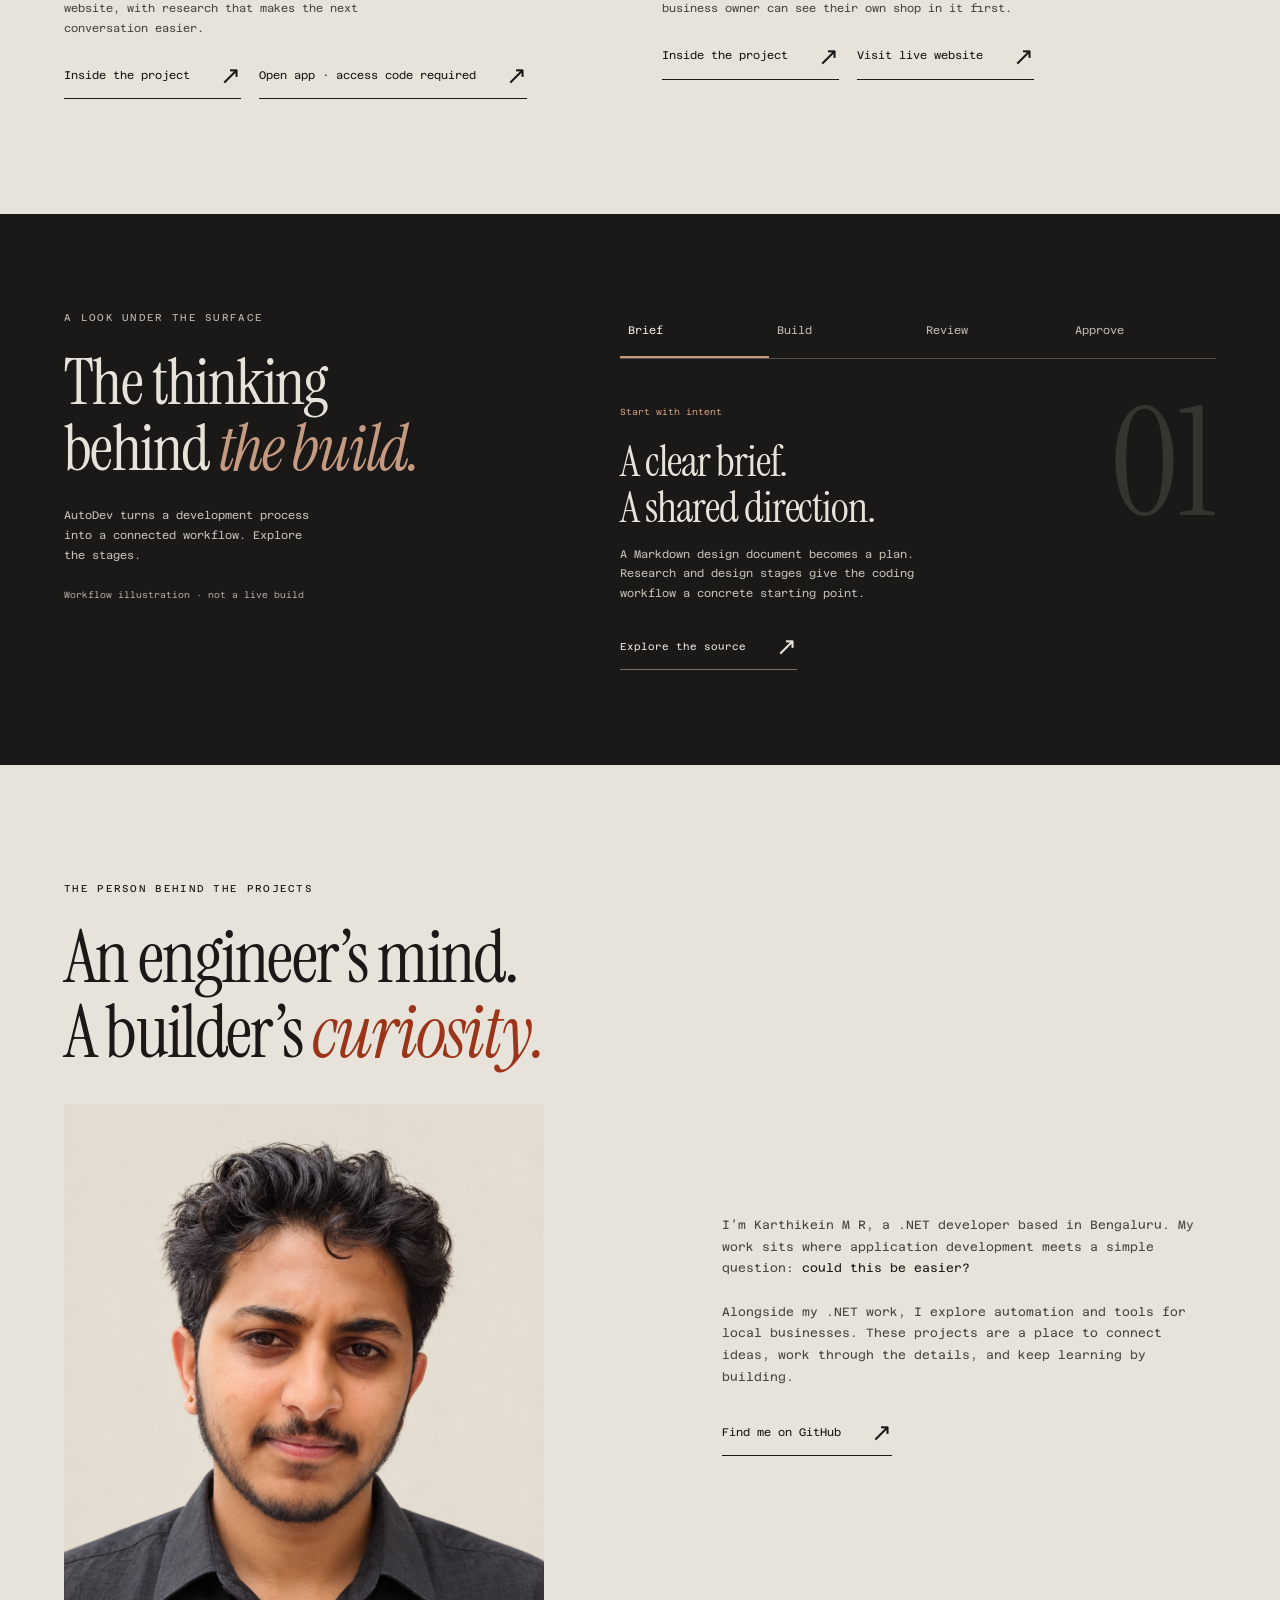
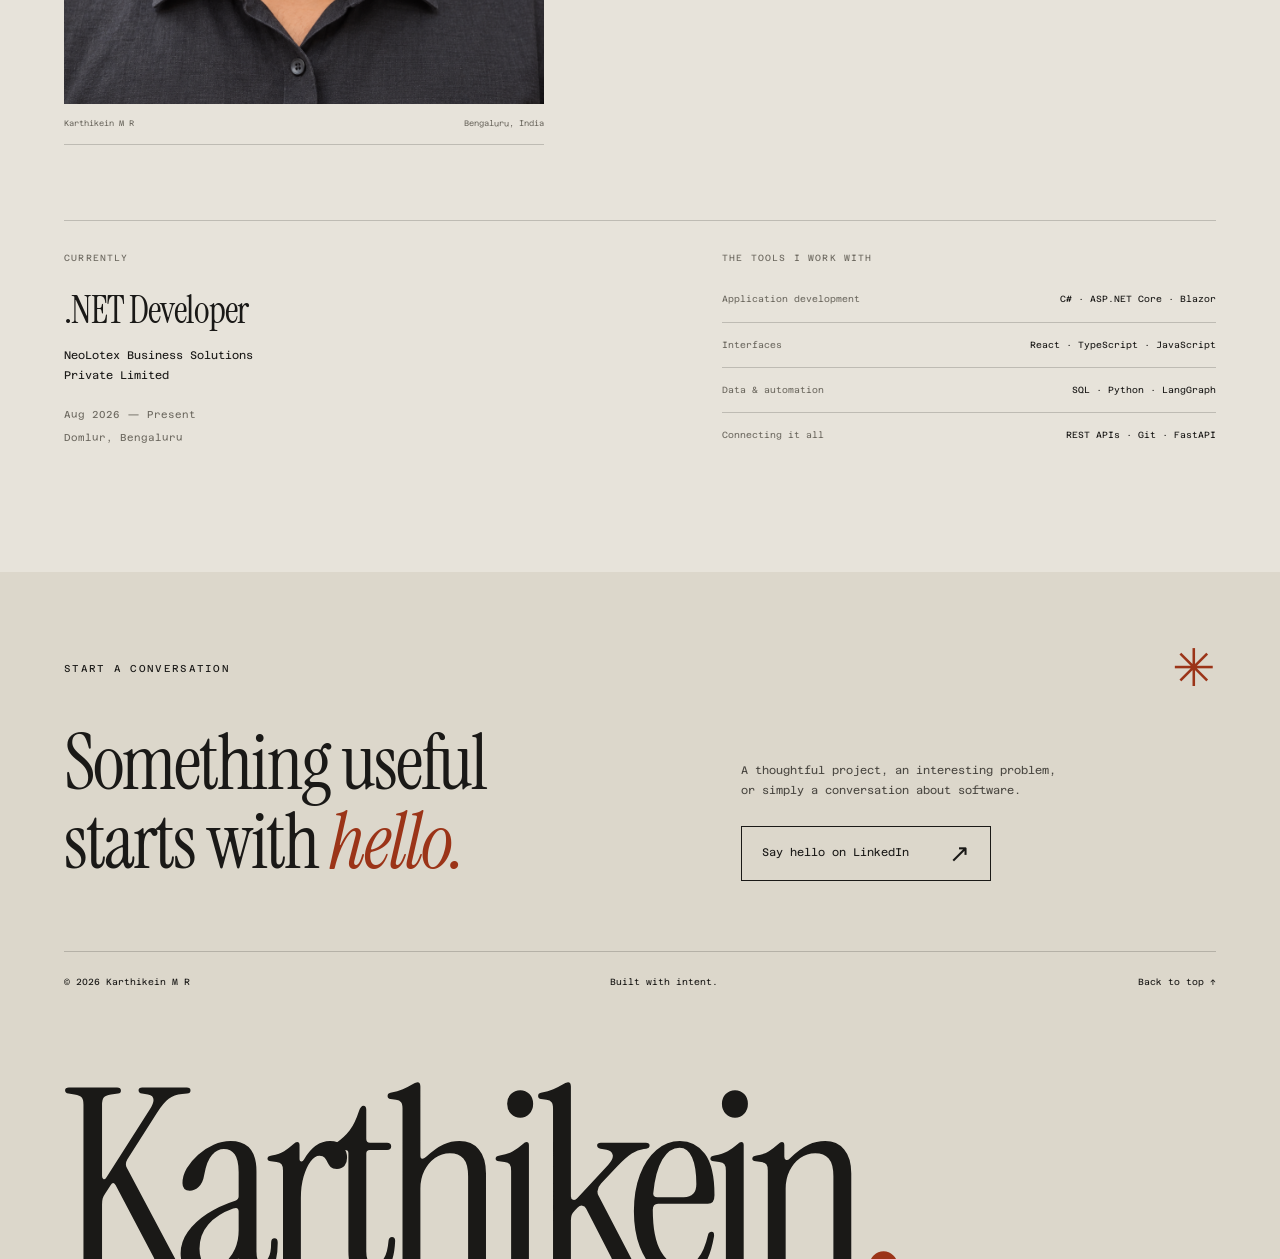
==== commit e3e8d427: "Use exact user-selected portrait without edits" ====
--- a/index.html
+++ b/index.html
@@ -105,7 +105,7 @@
 
     <section class="about section-pad" id="about" aria-labelledby="about-title">
       <p class="eyebrow">The person behind the projects</p>
-      <div class="about-grid"><div class="about-story"><h2 id="about-title">An engineer’s mind.<br>A builder’s <em>curiosity.</em></h2><figure class="about-portrait"><img src="assets/karthikein-approved-portrait.jpg" alt="AI-edited portrait of Karthikein M R in a charcoal shirt with a short beard" width="1122" height="1402" loading="lazy"><figcaption><span>Karthikein M R</span><span>Bengaluru, India</span></figcaption></figure></div><div class="about-copy"><p>I’m Karthikein M R, a .NET developer based in Bengaluru. My work sits where application development meets a simple question: <em>could this be easier?</em></p><p>Alongside my .NET work, I explore automation and tools for local businesses. These projects are a place to connect ideas, work through the details, and keep learning by building.</p><a class="text-link" href="https://github.com/karthikkushi" target="_blank" rel="noopener noreferrer">Find me on GitHub <span aria-hidden="true">↗</span></a></div></div>
+      <div class="about-grid"><div class="about-story"><h2 id="about-title">An engineer’s mind.<br>A builder’s <em>curiosity.</em></h2><figure class="about-portrait"><img src="assets/karthikein-selected.png" alt="AI-edited portrait of Karthikein M R in a charcoal shirt with a short beard" width="1122" height="1402" loading="lazy"><figcaption><span>Karthikein M R</span><span>Bengaluru, India</span></figcaption></figure></div><div class="about-copy"><p>I’m Karthikein M R, a .NET developer based in Bengaluru. My work sits where application development meets a simple question: <em>could this be easier?</em></p><p>Alongside my .NET work, I explore automation and tools for local businesses. These projects are a place to connect ideas, work through the details, and keep learning by building.</p><a class="text-link" href="https://github.com/karthikkushi" target="_blank" rel="noopener noreferrer">Find me on GitHub <span aria-hidden="true">↗</span></a></div></div>
       <div class="about-data"><div class="current-role"><span class="data-label">Currently</span><h3>.NET Developer</h3><p>NeoLotex Business Solutions<br>Private Limited</p><span class="small-note">Aug 2026 — Present<br>Domlur, Bengaluru</span></div><div class="toolbox"><span class="data-label">The tools I work with</span><dl><div><dt>Application development</dt><dd>C# · ASP.NET Core · Blazor</dd></div><div><dt>Interfaces</dt><dd>React · TypeScript · JavaScript</dd></div><div><dt>Data & automation</dt><dd>SQL · Python · LangGraph</dd></div><div><dt>Connecting it all</dt><dd>REST APIs · Git · FastAPI</dd></div></dl></div></div>
     </section>
 
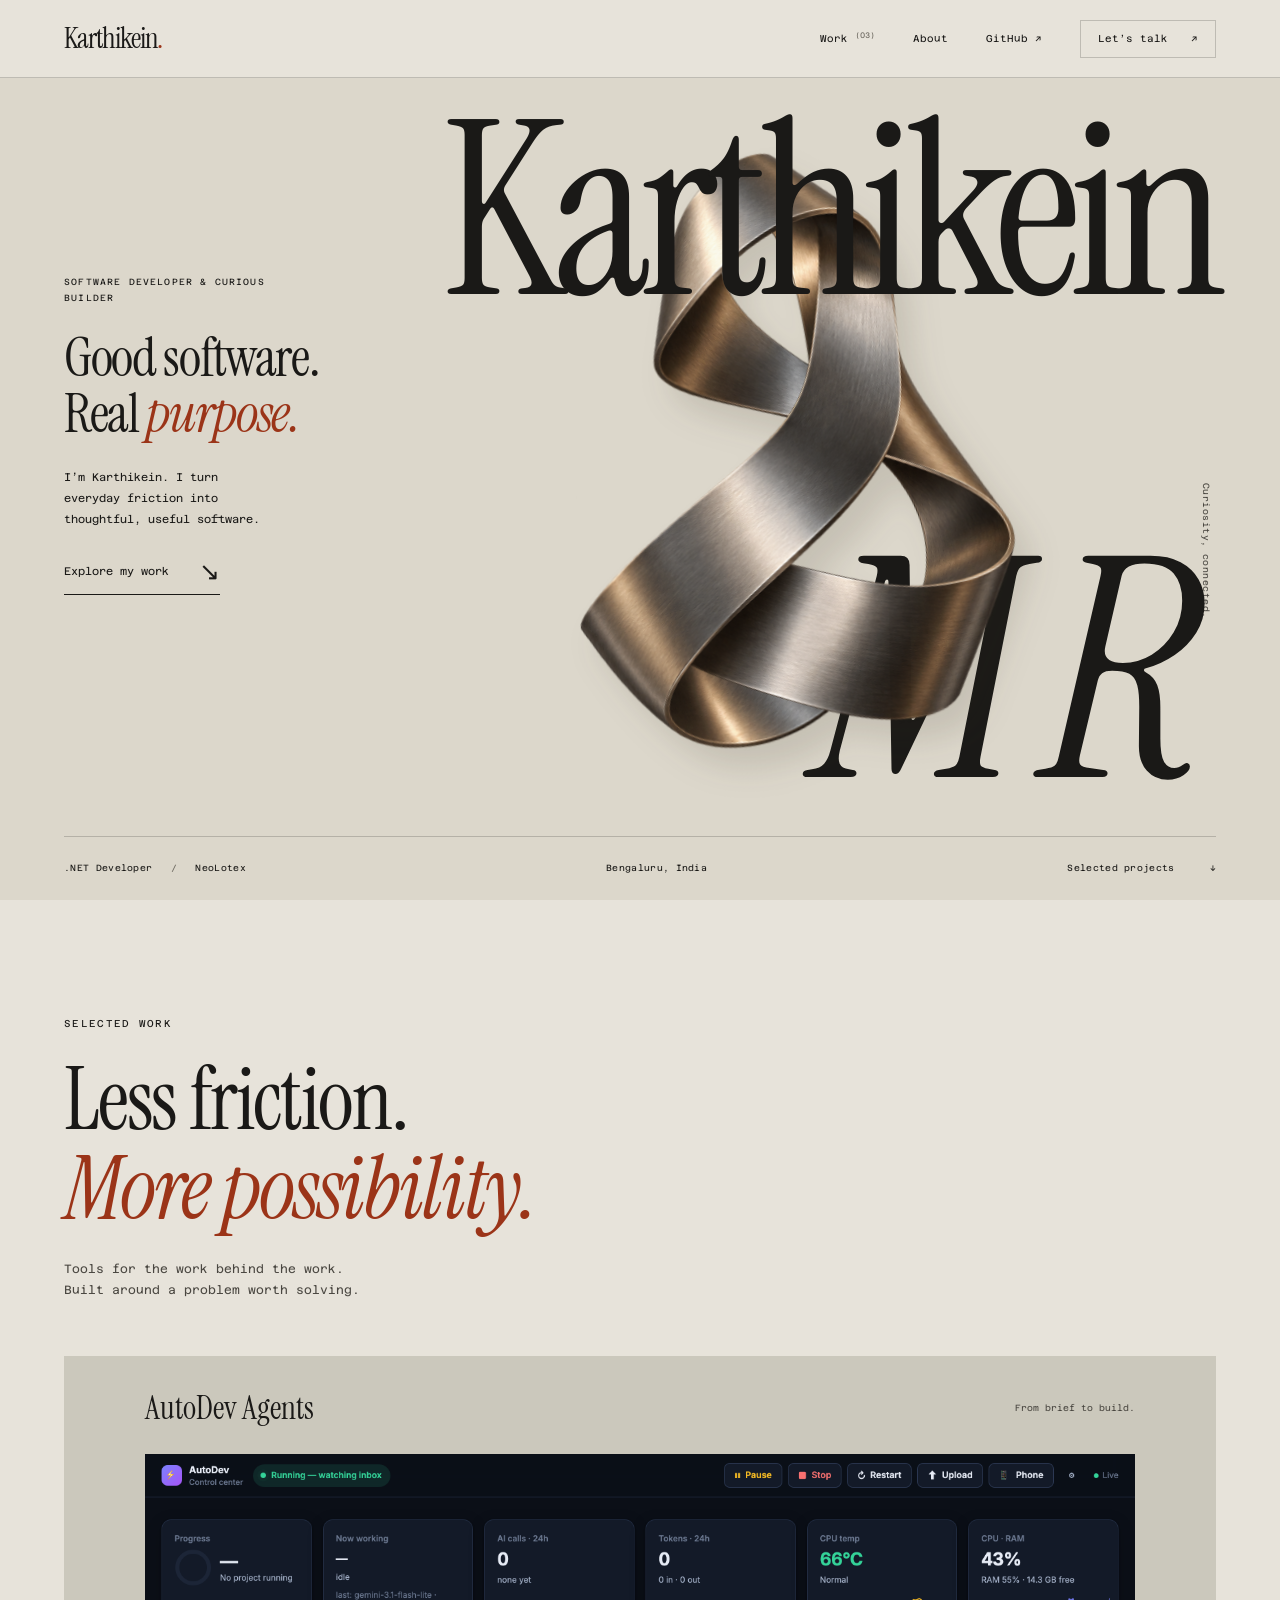
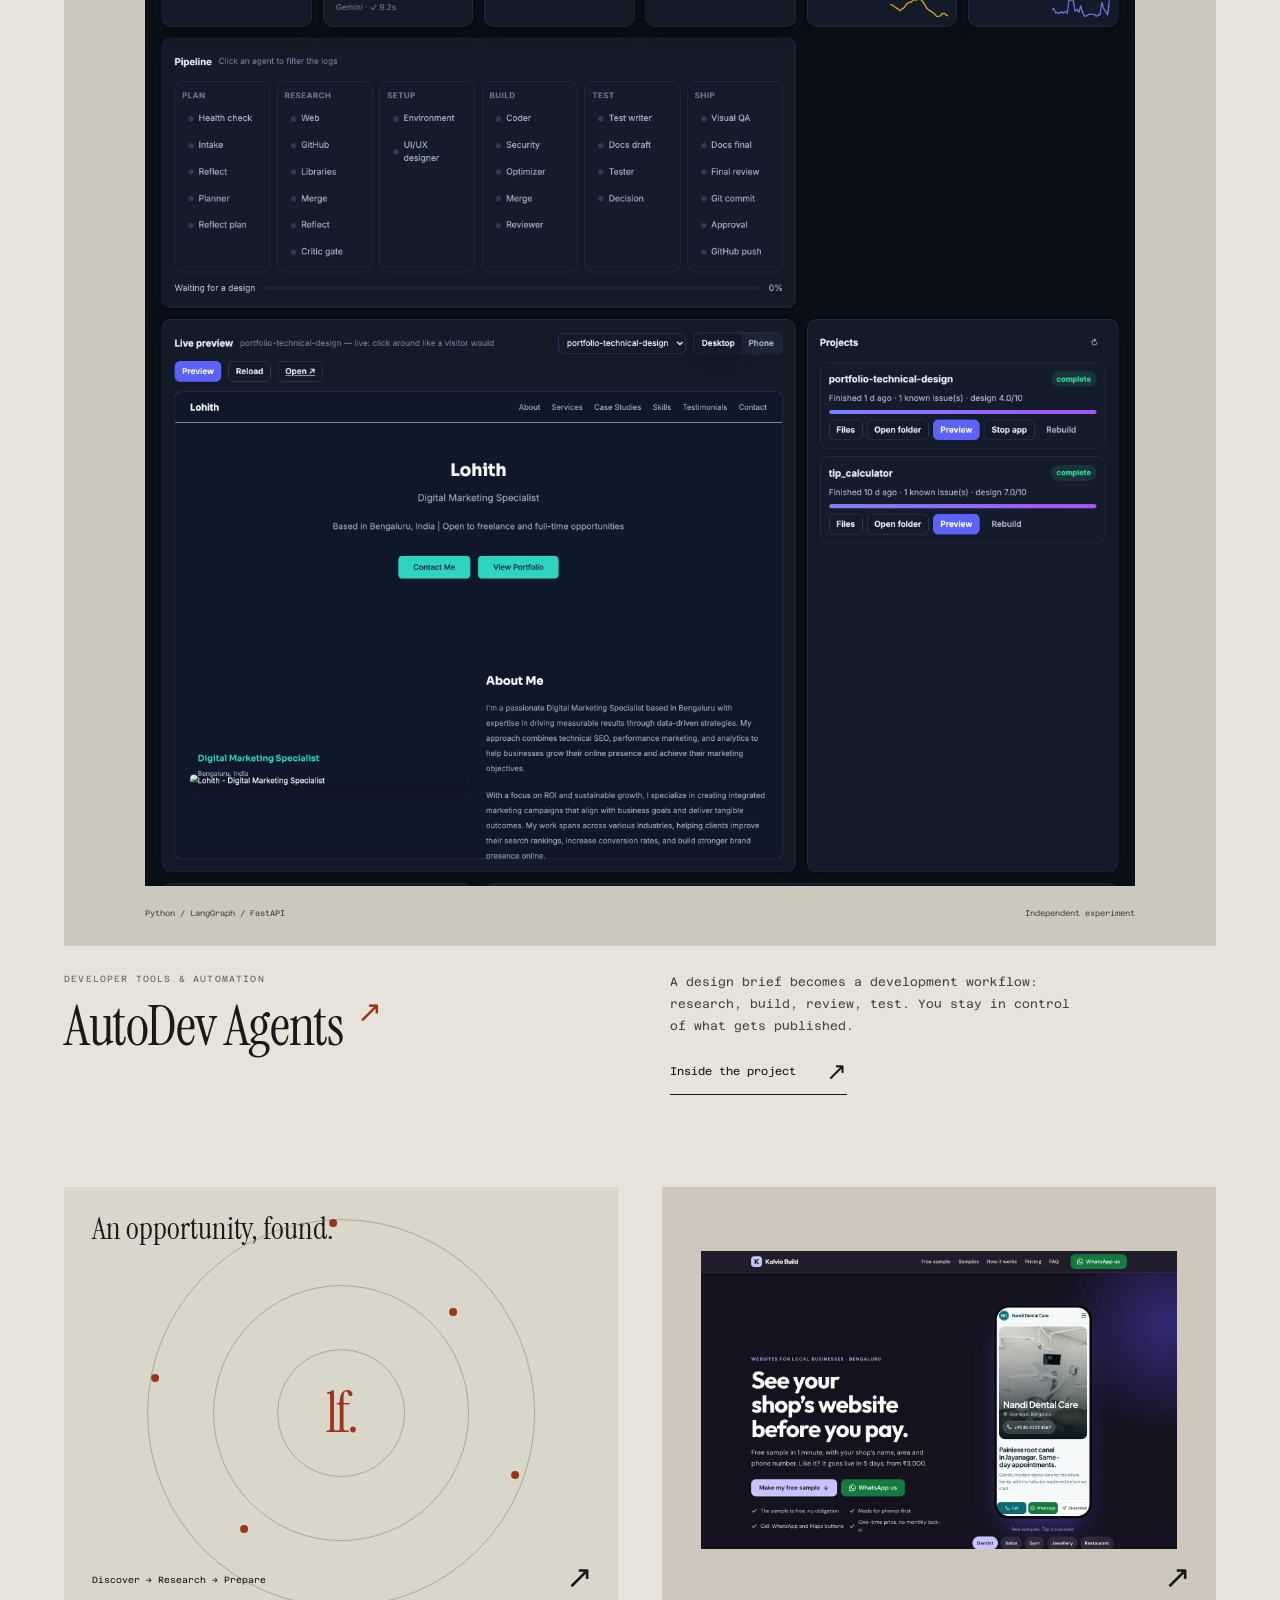
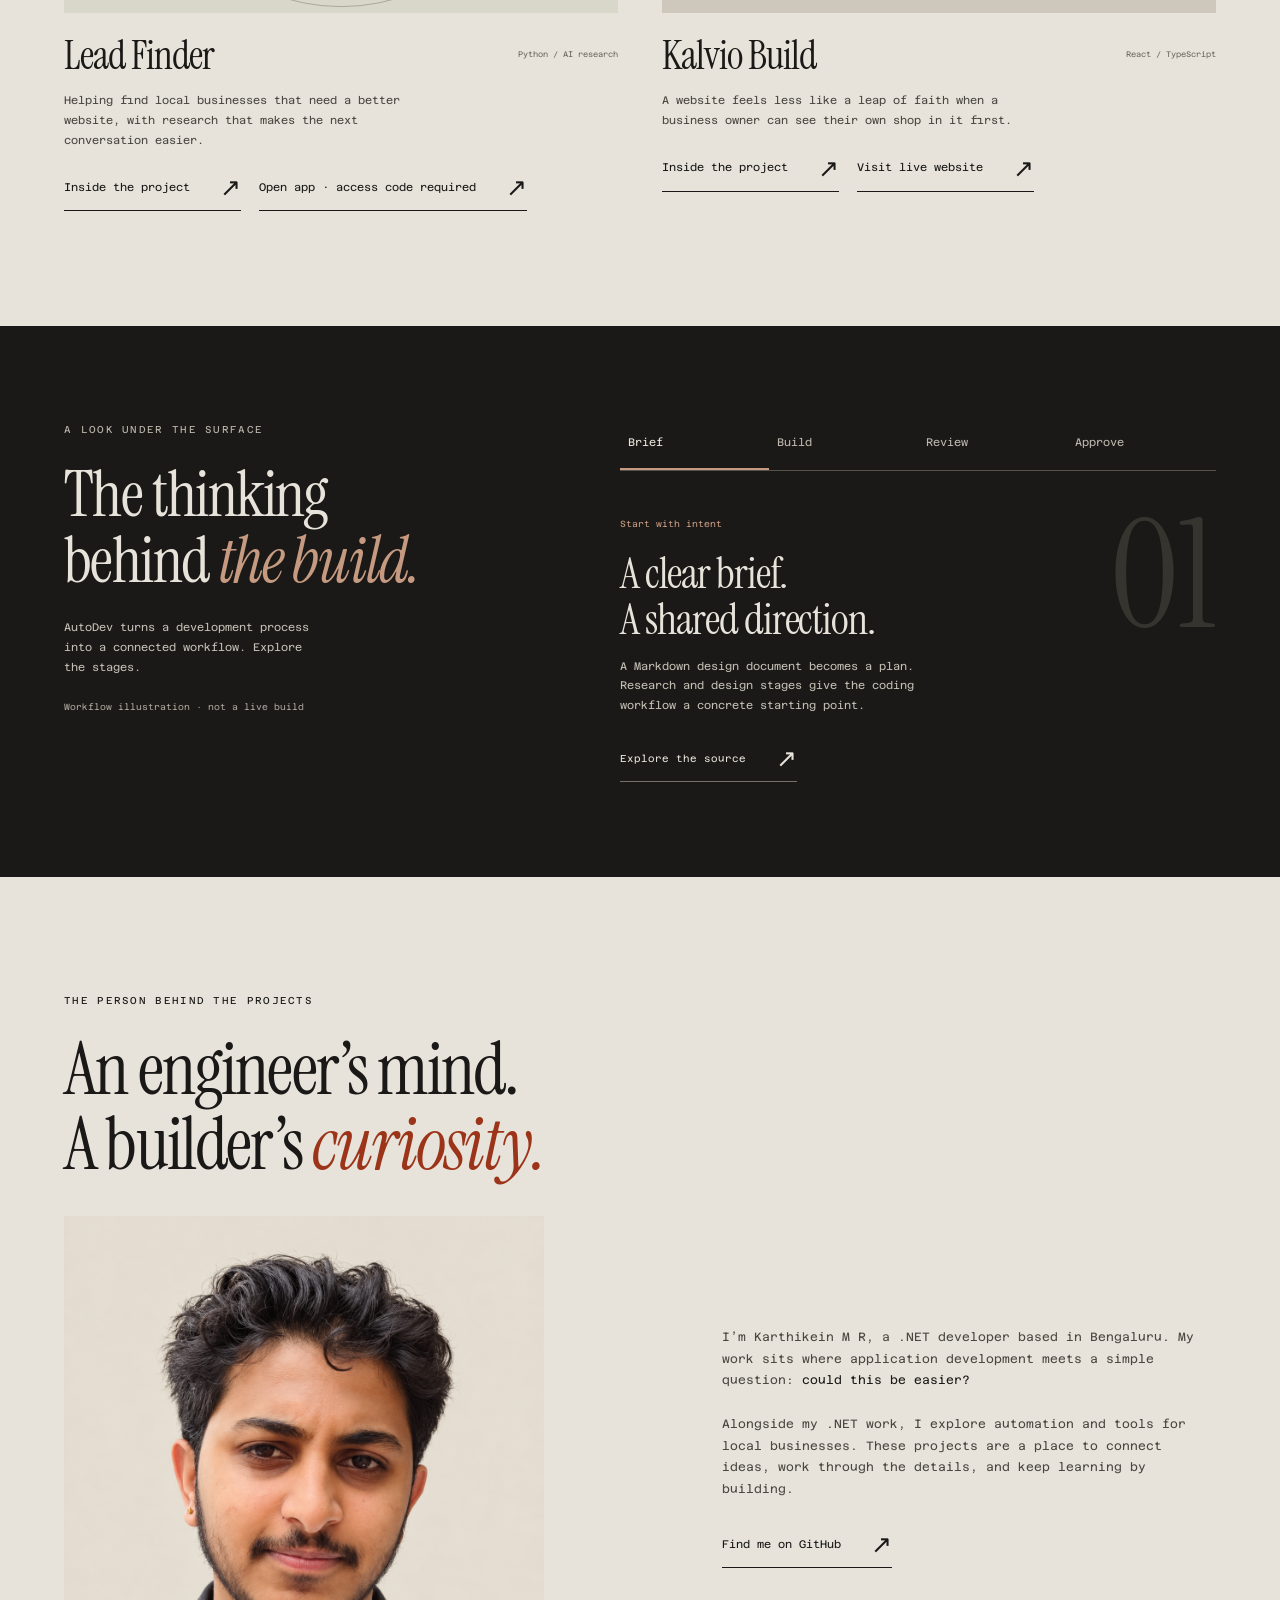
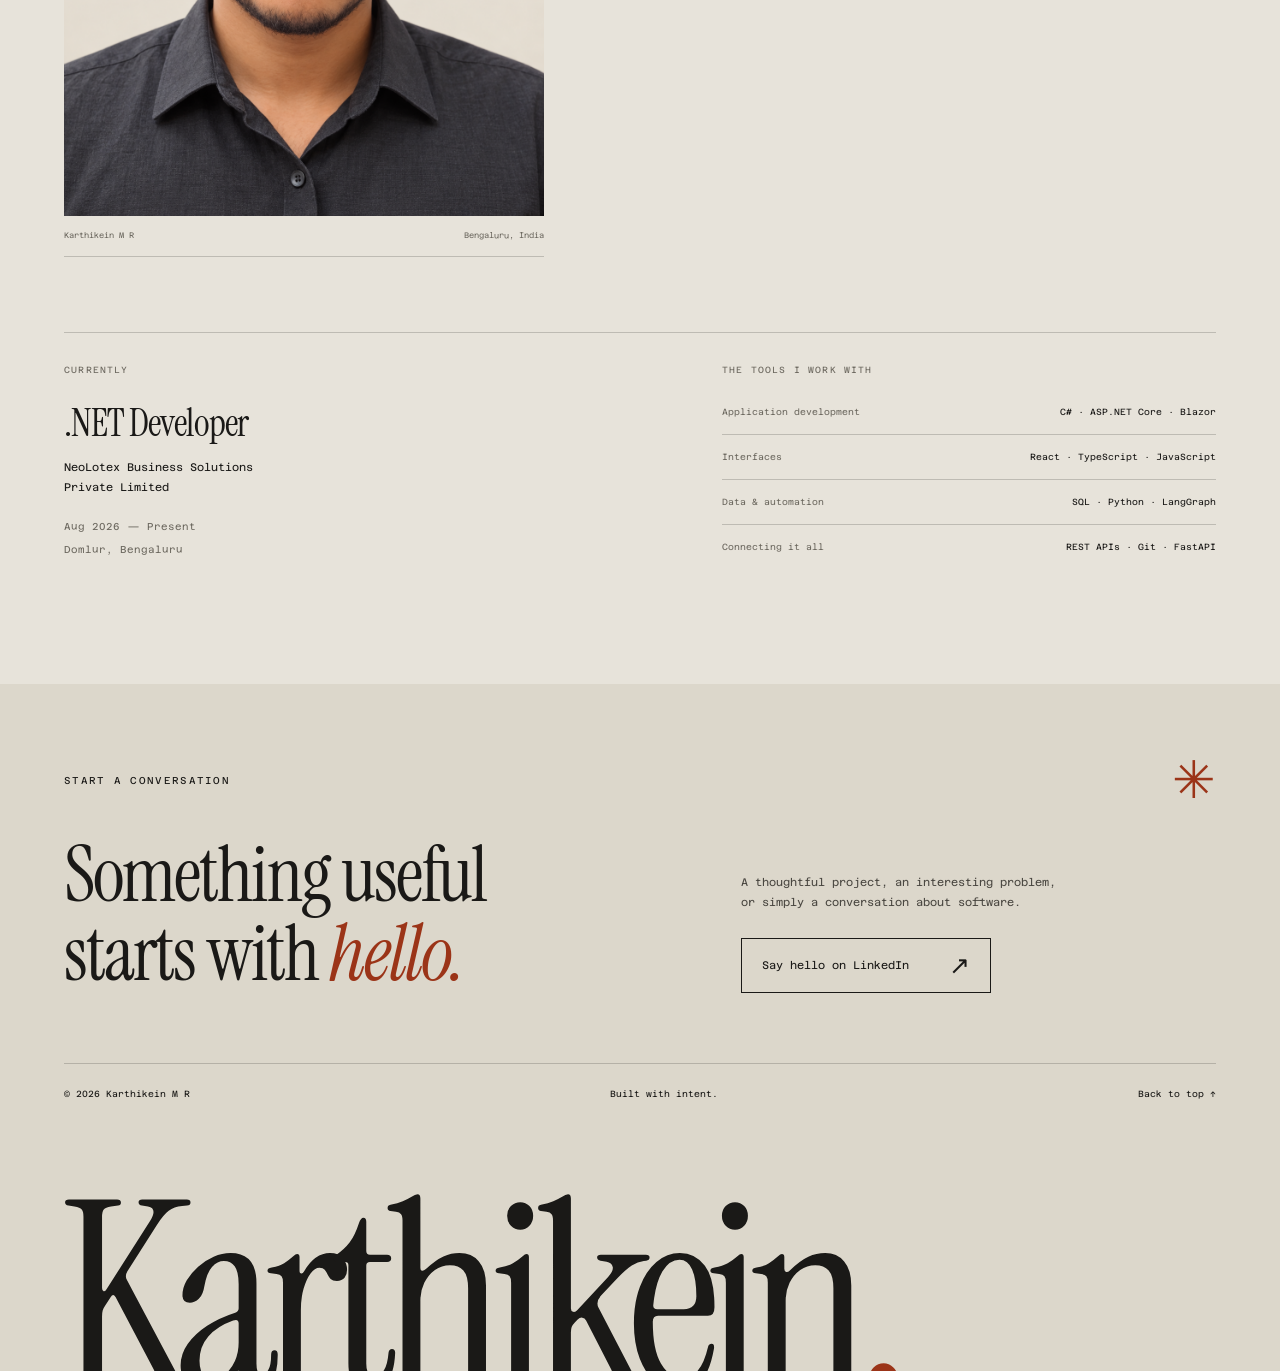
==== commit e525b435: "Update AutoDev preview with supplied dark control center screenshot" ====
--- a/index.html
+++ b/index.html
@@ -52,7 +52,7 @@
         <div class="featured-visual">
           <div class="project-visual-heading"><span>AutoDev Agents</span><span>From brief to build.</span></div>
           <button class="screenshot-button" data-project="autodev" aria-label="Read the AutoDev Agents case study">
-            <img src="assets/autodev-dashboard.png" alt="AutoDev dashboard showing the planning, research, build, test, and shipping pipeline" width="1400" height="1300" loading="lazy">
+            <img src="assets/autodev-control-center.png" alt="AutoDev dark control center showing workflow stages, system metrics, live website preview, and completed projects" width="2880" height="3000" loading="lazy">
           </button>
           <div class="visual-foot"><span>Python / LangGraph / FastAPI</span><span>Independent experiment</span></div>
         </div>
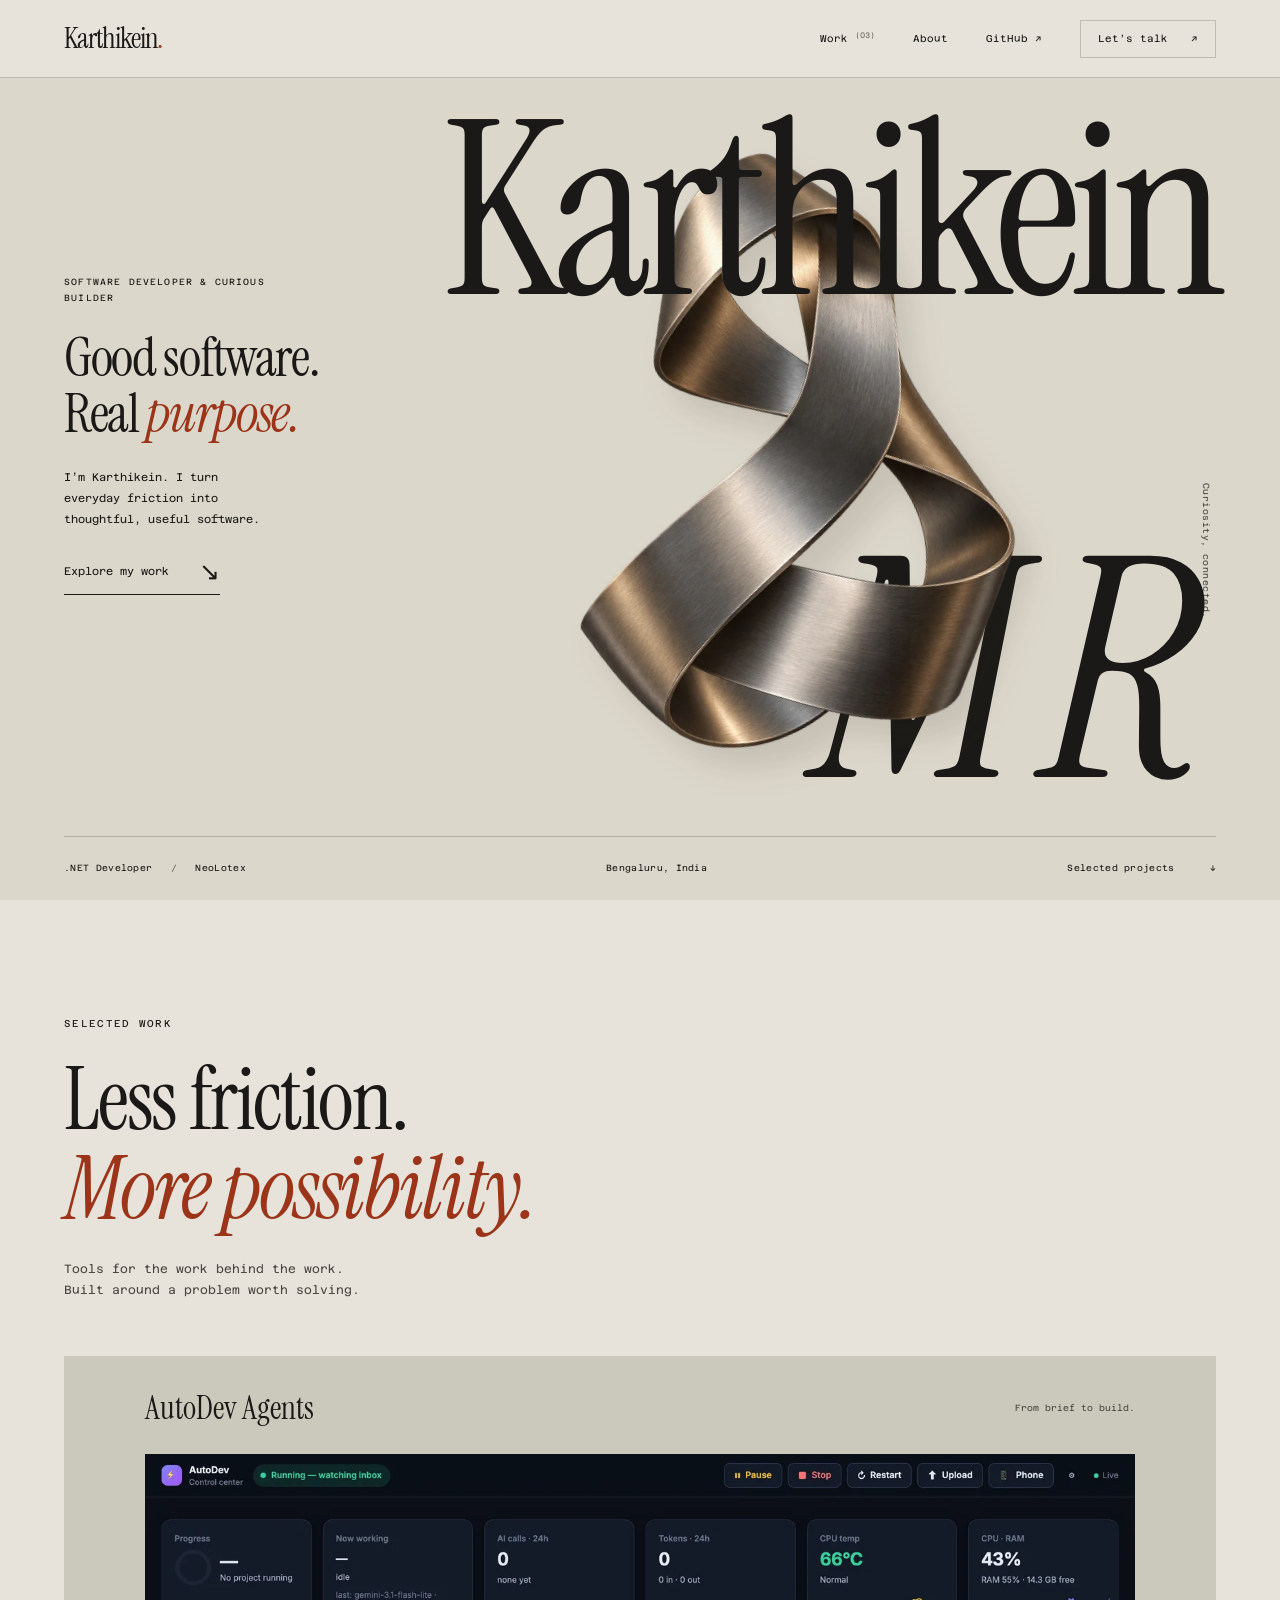
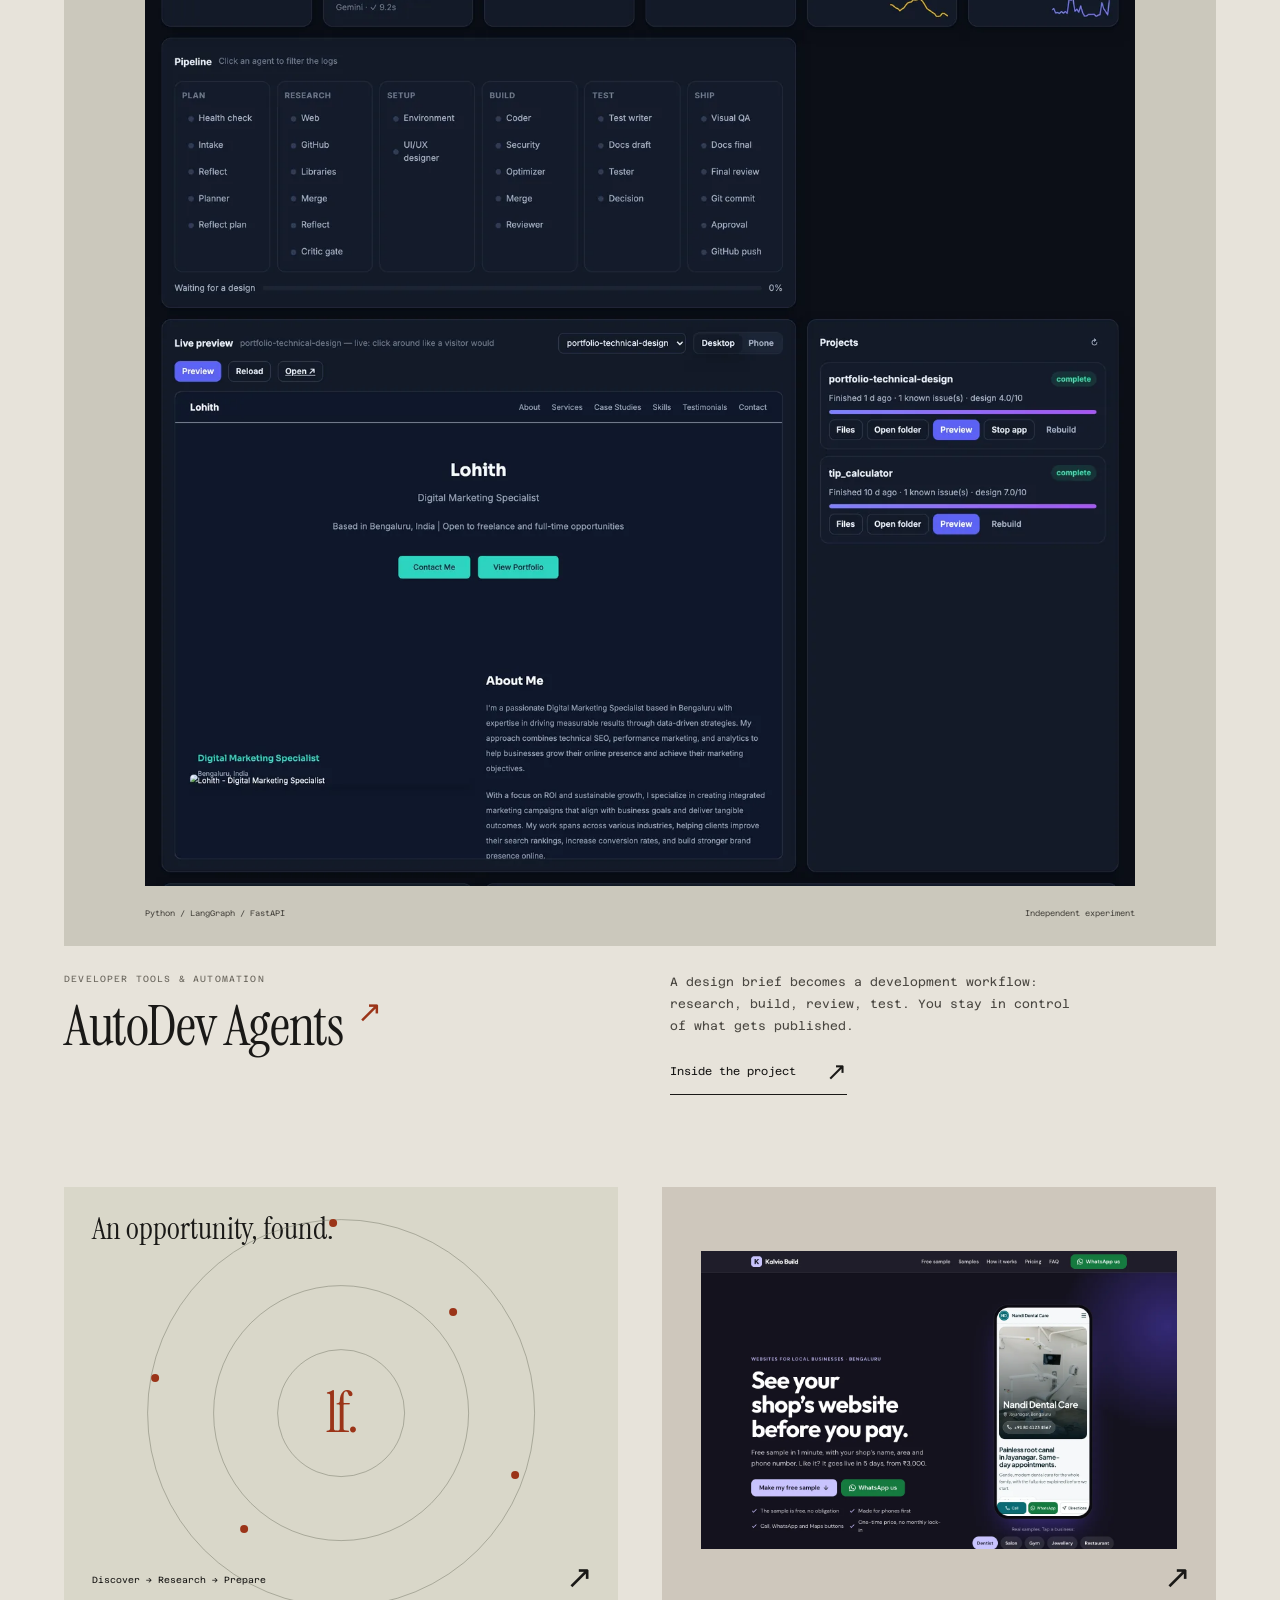
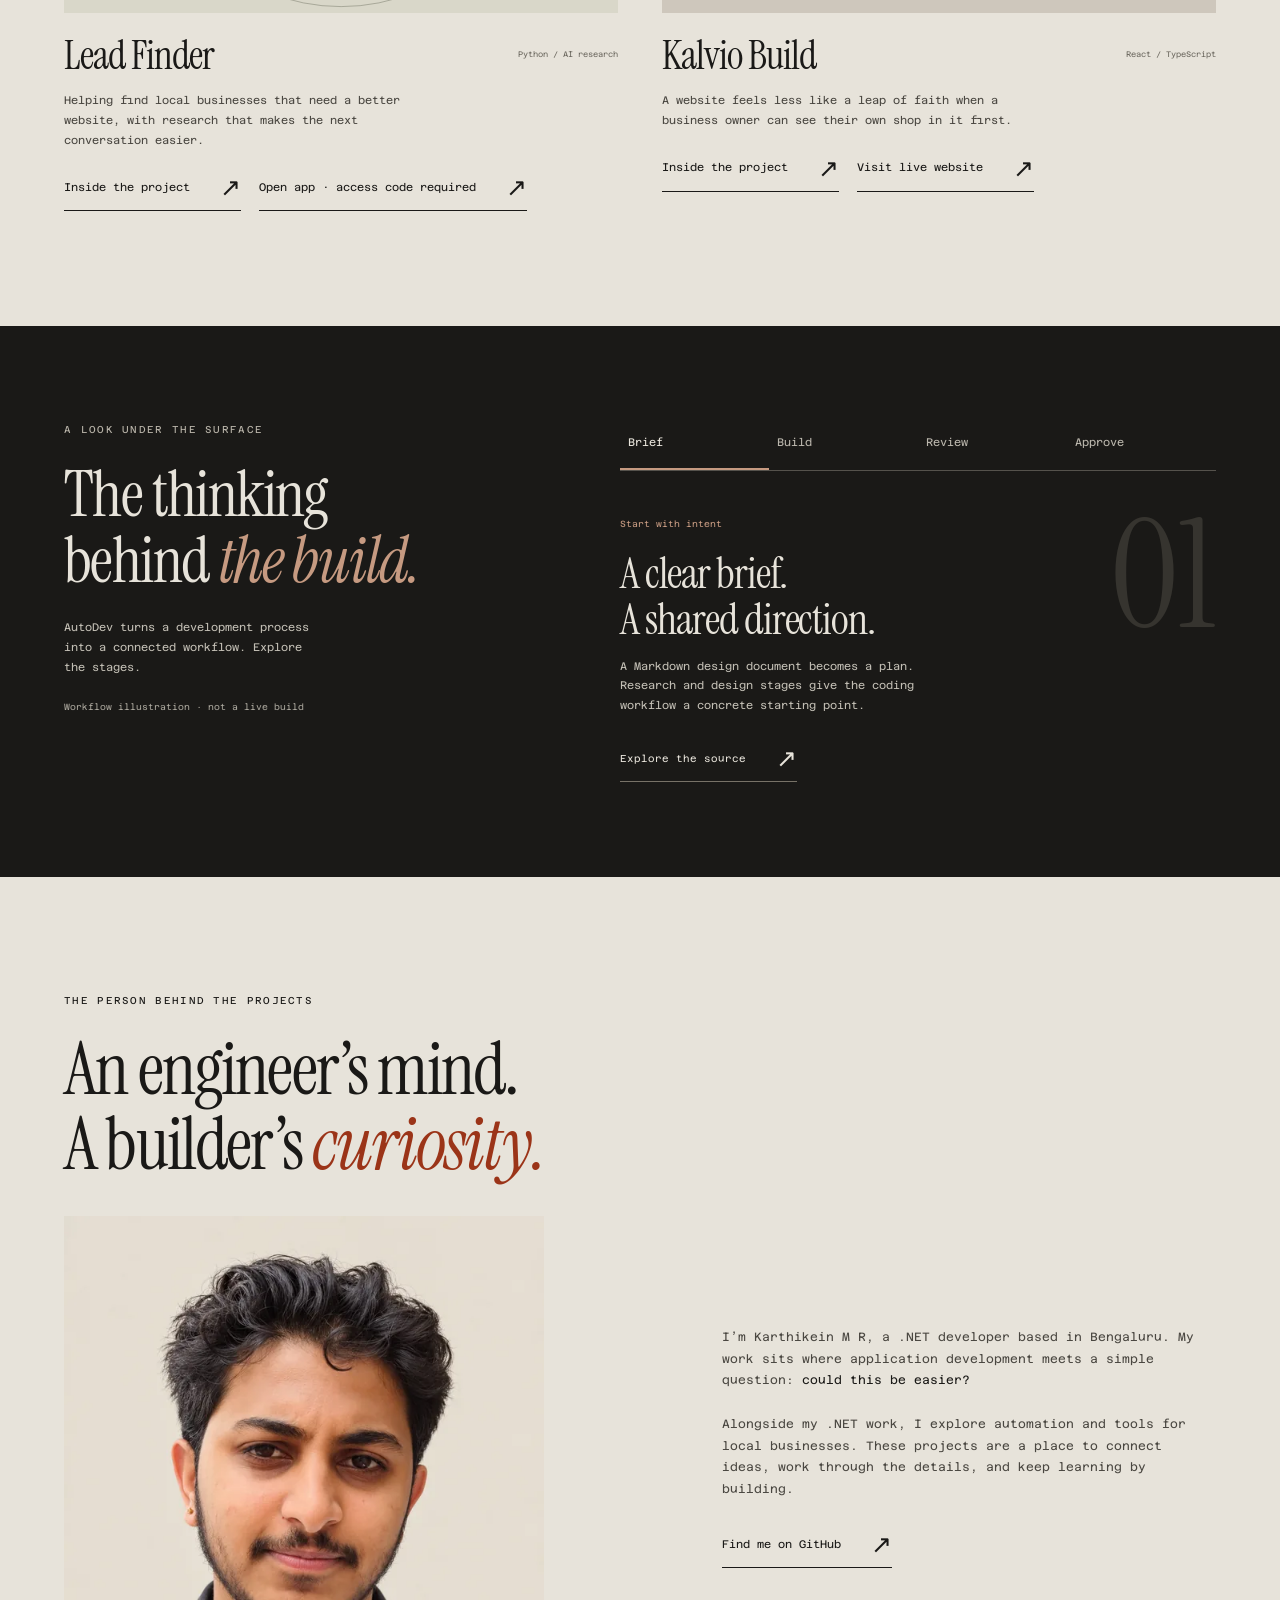
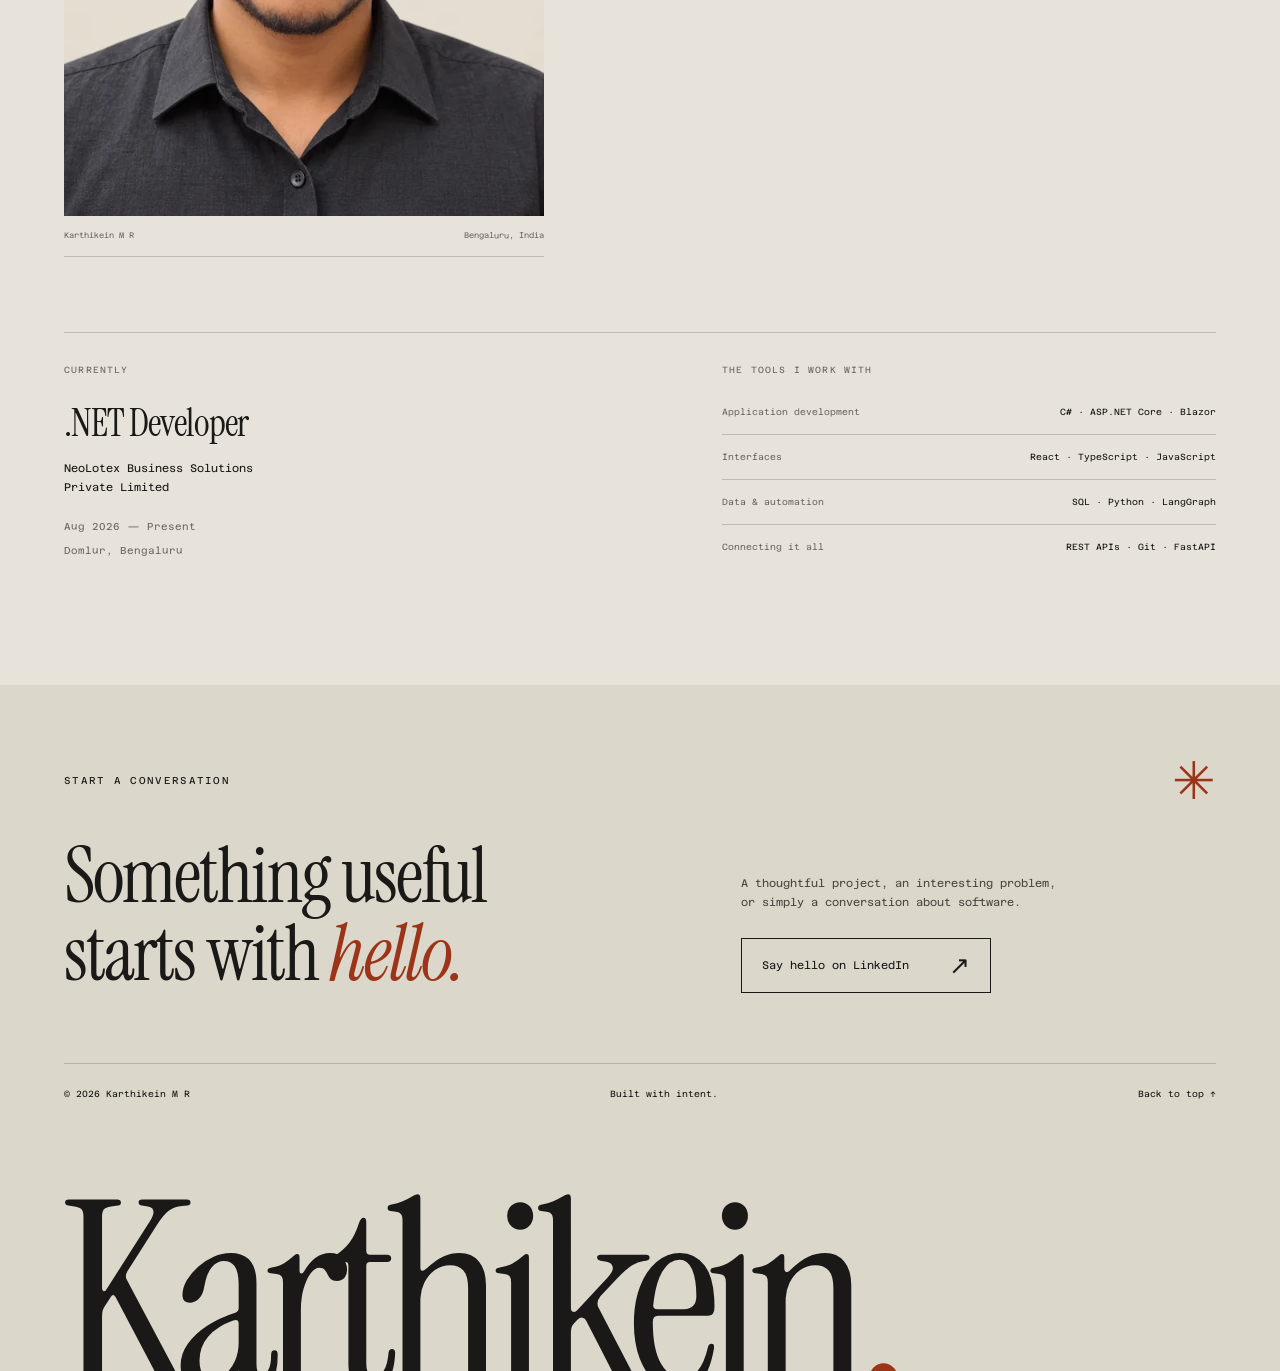
==== commit 40ada974: "Compress images to WebP, add social meta tags, remove unused assets Co-Authored-By: Claude Sonnet 5." ====
--- a/index.html
+++ b/index.html
@@ -6,6 +6,13 @@
   <meta name="theme-color" content="#e7e3da">
   <meta name="description" content="Karthikein M R — .NET developer in Bengaluru. Building practical software, from AI development workflows to tools for local businesses.">
   <title>Karthikein — Software with purpose</title>
+  <link rel="canonical" href="https://karthikkushi.github.io/">
+  <meta property="og:type" content="website">
+  <meta property="og:title" content="Karthikein M R — Software with purpose">
+  <meta property="og:description" content="Practical software, from AI development workflows to tools for local businesses.">
+  <meta property="og:url" content="https://karthikkushi.github.io/">
+  <meta property="og:image" content="https://karthikkushi.github.io/assets/og.png">
+  <meta name="twitter:card" content="summary_large_image">
   <link rel="icon" href="data:image/svg+xml,%3Csvg xmlns='http://www.w3.org/2000/svg' viewBox='0 0 48 48'%3E%3Crect width='48' height='48' fill='%23e7e3da'/%3E%3Ctext x='8' y='36' font-family='Georgia' font-size='40' fill='%239b3418'%3Ek%3C/text%3E%3C/svg%3E">
   <link rel="preload" href="assets/serif.ttf" as="font" type="font/ttf" crossorigin>
   <link rel="stylesheet" href="style.css?v=4">
@@ -32,7 +39,7 @@
       </div>
       <div class="hero-composition">
         <h1 id="hero-name" aria-label="Karthikein M R"><span class="name-upper" aria-hidden="true">Karthikein</span><span class="name-lower" aria-hidden="true">M R</span></h1>
-        <img class="hero-sculpture" src="assets/sculpture.png" alt="" fetchpriority="high" width="1254" height="1254">
+        <img class="hero-sculpture" src="assets/sculpture.webp" alt="" fetchpriority="high" width="1100" height="1100">
         <span class="object-note" aria-hidden="true">Curiosity, connected.</span>
       </div>
       <div class="hero-foot">
@@ -52,7 +59,7 @@
         <div class="featured-visual">
           <div class="project-visual-heading"><span>AutoDev Agents</span><span>From brief to build.</span></div>
           <button class="screenshot-button" data-project="autodev" aria-label="Read the AutoDev Agents case study">
-            <img src="assets/autodev-control-center.png" alt="AutoDev dark control center showing workflow stages, system metrics, live website preview, and completed projects" width="2880" height="3000" loading="lazy">
+            <img src="assets/autodev-control-center.webp" alt="AutoDev dark control center showing workflow stages, system metrics, live website preview, and completed projects" width="1440" height="1500" loading="lazy">
           </button>
           <div class="visual-foot"><span>Python / LangGraph / FastAPI</span><span>Independent experiment</span></div>
         </div>
@@ -105,7 +112,7 @@
 
     <section class="about section-pad" id="about" aria-labelledby="about-title">
       <p class="eyebrow">The person behind the projects</p>
-      <div class="about-grid"><div class="about-story"><h2 id="about-title">An engineer’s mind.<br>A builder’s <em>curiosity.</em></h2><figure class="about-portrait"><img src="assets/karthikein-selected.png" alt="AI-edited portrait of Karthikein M R in a charcoal shirt with a short beard" width="1122" height="1402" loading="lazy"><figcaption><span>Karthikein M R</span><span>Bengaluru, India</span></figcaption></figure></div><div class="about-copy"><p>I’m Karthikein M R, a .NET developer based in Bengaluru. My work sits where application development meets a simple question: <em>could this be easier?</em></p><p>Alongside my .NET work, I explore automation and tools for local businesses. These projects are a place to connect ideas, work through the details, and keep learning by building.</p><a class="text-link" href="https://github.com/karthikkushi" target="_blank" rel="noopener noreferrer">Find me on GitHub <span aria-hidden="true">↗</span></a></div></div>
+      <div class="about-grid"><div class="about-story"><h2 id="about-title">An engineer’s mind.<br>A builder’s <em>curiosity.</em></h2><figure class="about-portrait"><img src="assets/karthikein-selected.webp" alt="AI-edited portrait of Karthikein M R in a charcoal shirt with a short beard" width="600" height="750" loading="lazy"><figcaption><span>Karthikein M R</span><span>Bengaluru, India</span></figcaption></figure></div><div class="about-copy"><p>I’m Karthikein M R, a .NET developer based in Bengaluru. My work sits where application development meets a simple question: <em>could this be easier?</em></p><p>Alongside my .NET work, I explore automation and tools for local businesses. These projects are a place to connect ideas, work through the details, and keep learning by building.</p><a class="text-link" href="https://github.com/karthikkushi" target="_blank" rel="noopener noreferrer">Find me on GitHub <span aria-hidden="true">↗</span></a></div></div>
       <div class="about-data"><div class="current-role"><span class="data-label">Currently</span><h3>.NET Developer</h3><p>NeoLotex Business Solutions<br>Private Limited</p><span class="small-note">Aug 2026 — Present<br>Domlur, Bengaluru</span></div><div class="toolbox"><span class="data-label">The tools I work with</span><dl><div><dt>Application development</dt><dd>C# · ASP.NET Core · Blazor</dd></div><div><dt>Interfaces</dt><dd>React · TypeScript · JavaScript</dd></div><div><dt>Data & automation</dt><dd>SQL · Python · LangGraph</dd></div><div><dt>Connecting it all</dt><dd>REST APIs · Git · FastAPI</dd></div></dl></div></div>
     </section>
 
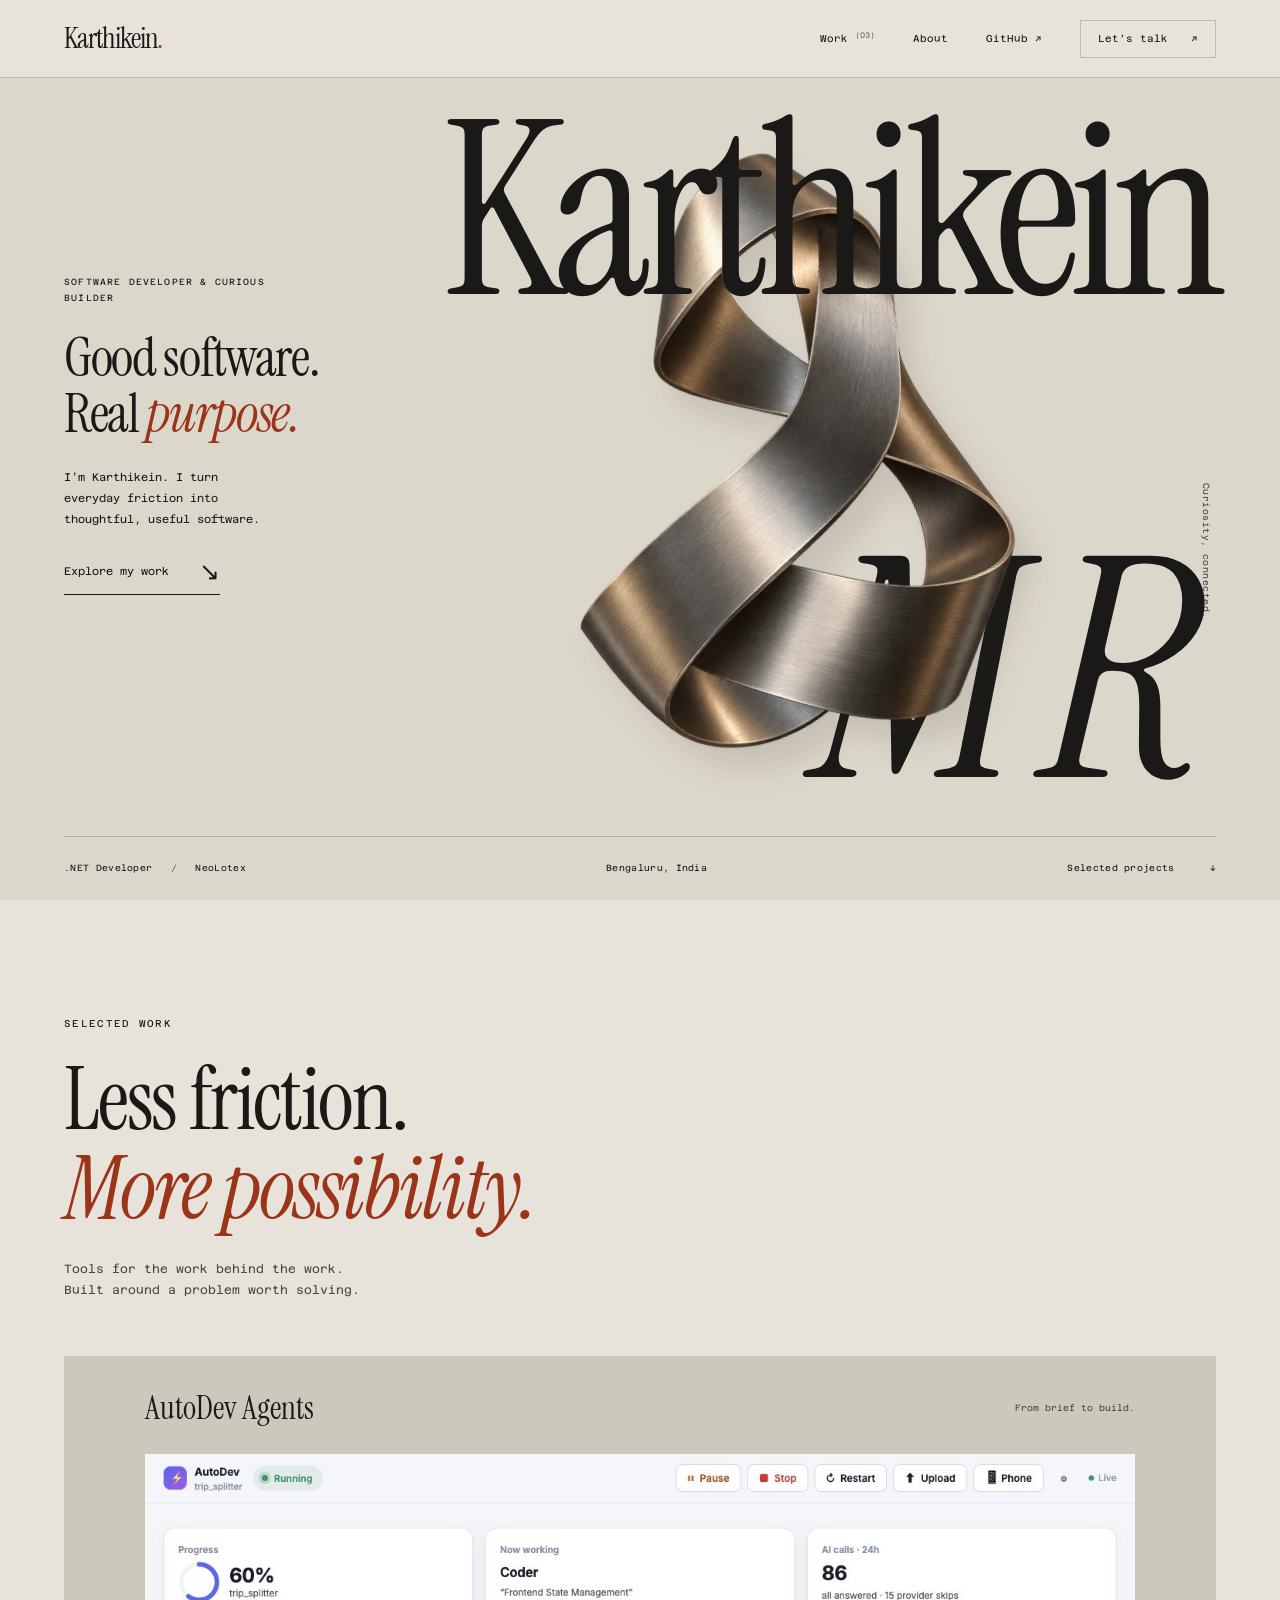
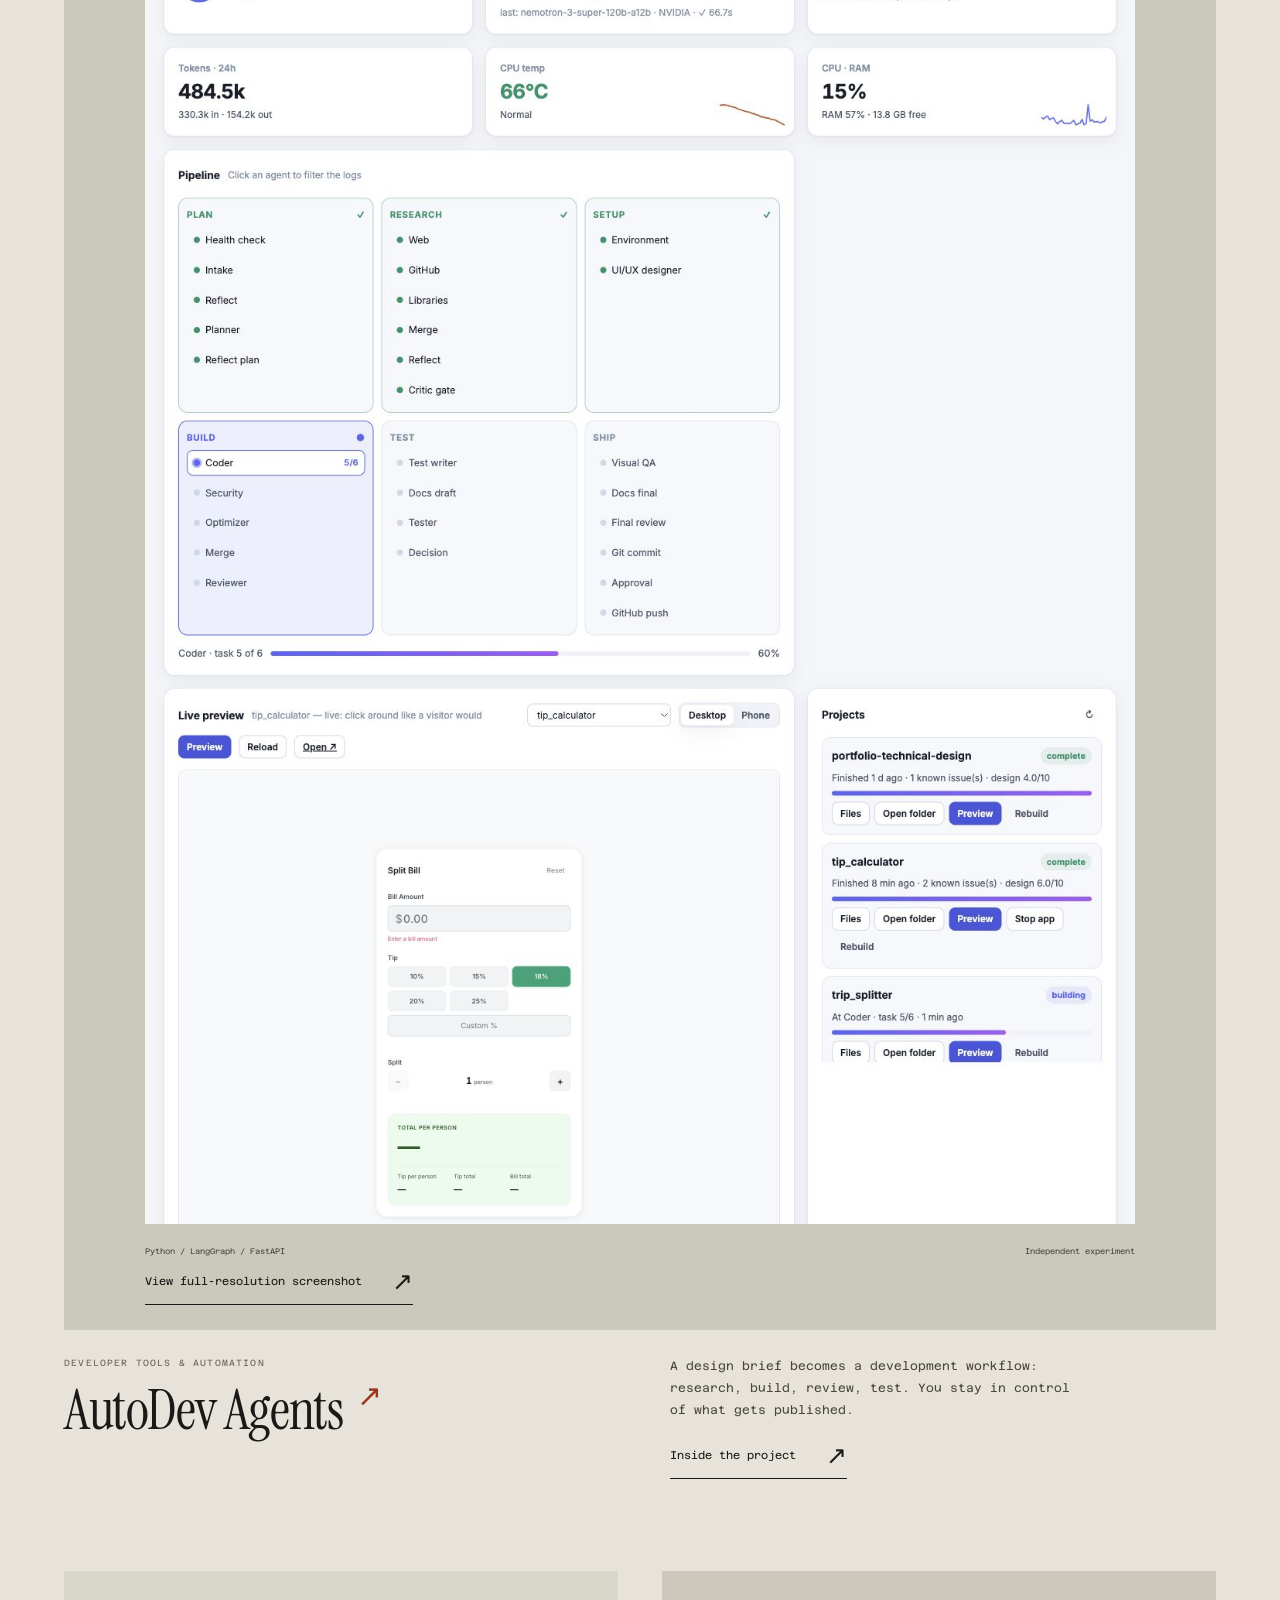
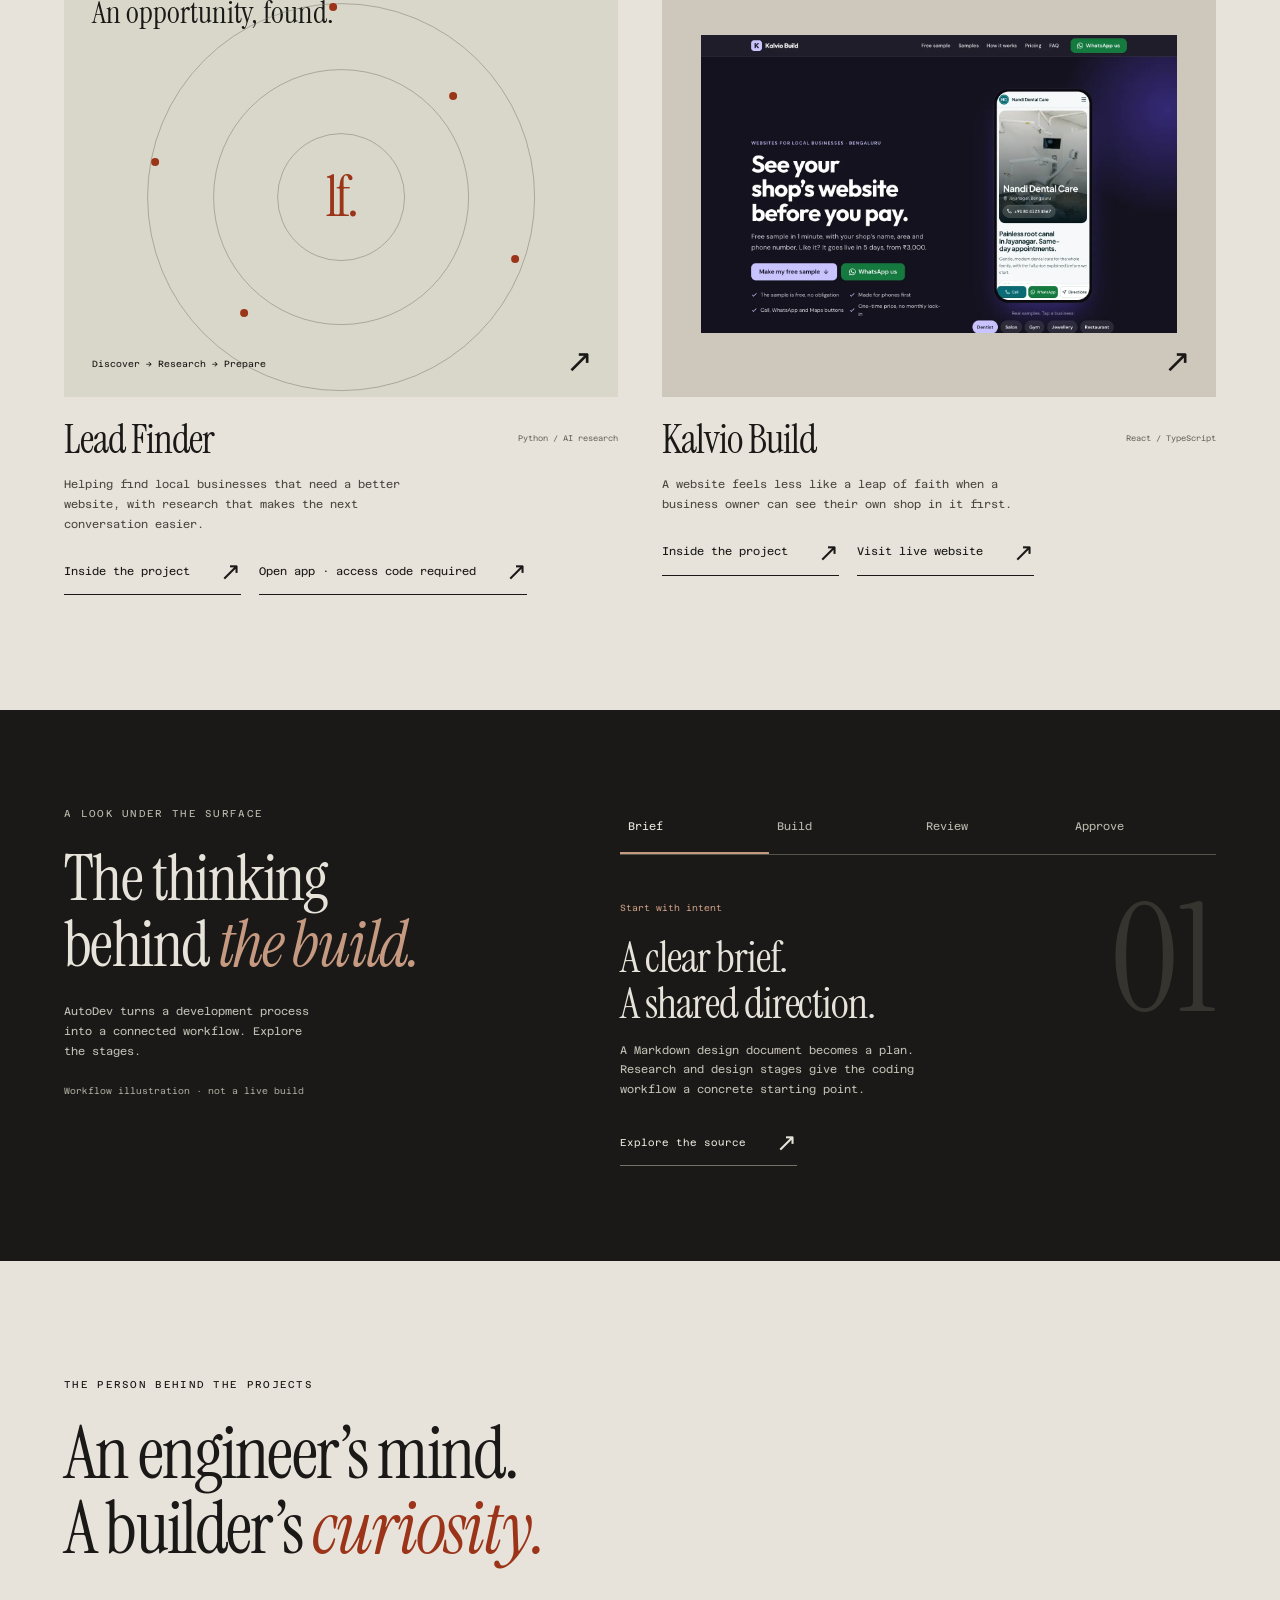
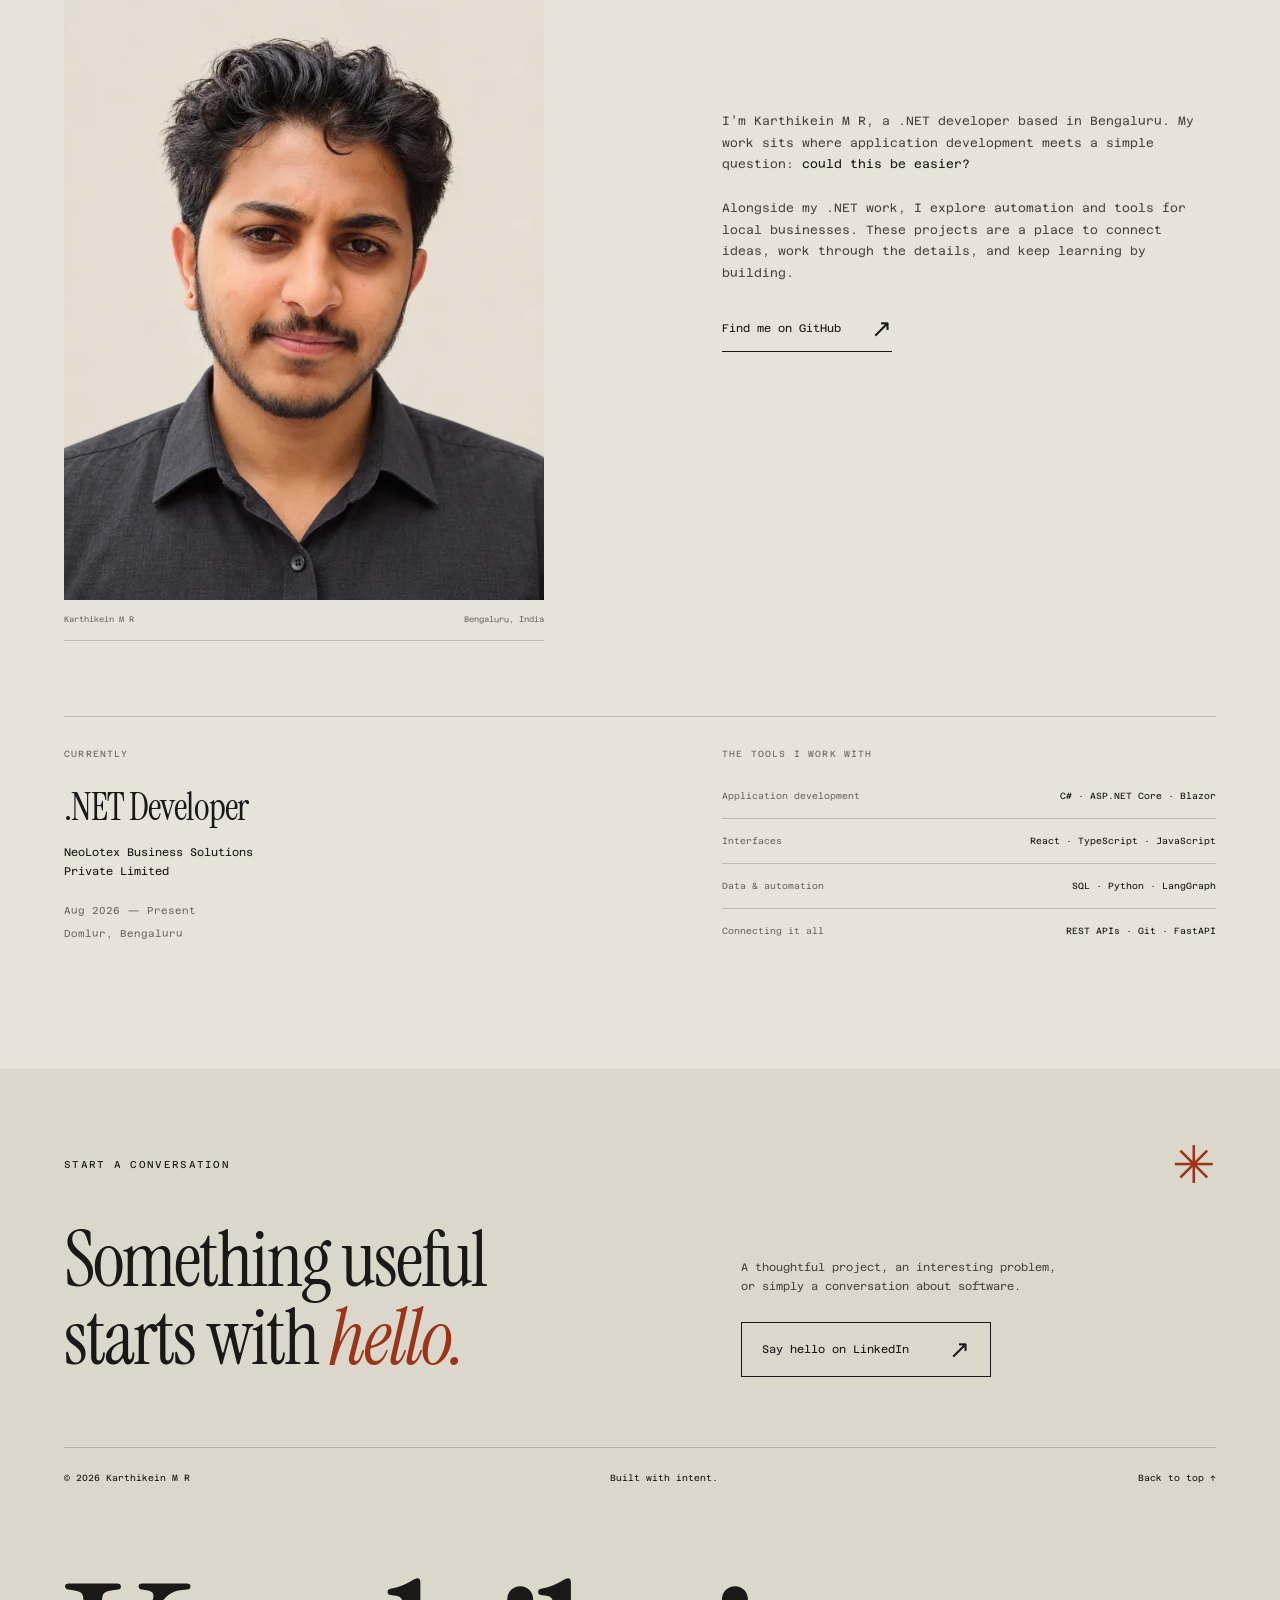
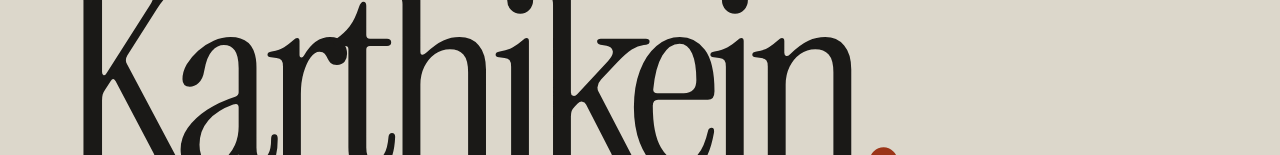
==== commit fdd9a3c1: "Use fresh screenshot from live AutoDev dashboard" ====
--- a/index.html
+++ b/index.html
@@ -59,9 +59,10 @@
         <div class="featured-visual">
           <div class="project-visual-heading"><span>AutoDev Agents</span><span>From brief to build.</span></div>
           <button class="screenshot-button" data-project="autodev" aria-label="Read the AutoDev Agents case study">
-            <img src="assets/autodev-control-center.webp" alt="AutoDev dark control center showing workflow stages, system metrics, live website preview, and completed projects" width="1440" height="1500" loading="lazy">
+            <img src="assets/autodev-live-dashboard.jpg" alt="AutoDev live dashboard showing an active build, pipeline stages, system metrics, project list, and working app preview" width="1280" height="1770" loading="lazy">
           </button>
           <div class="visual-foot"><span>Python / LangGraph / FastAPI</span><span>Independent experiment</span></div>
+          <a class="text-link" href="assets/autodev-live-dashboard.jpg" target="_blank" rel="noopener noreferrer">View full-resolution screenshot <span aria-hidden="true">↗</span></a>
         </div>
         <div class="featured-description">
           <div><p class="project-kind">Developer tools & automation</p><h3>AutoDev Agents<span class="title-mark">↗</span></h3></div>
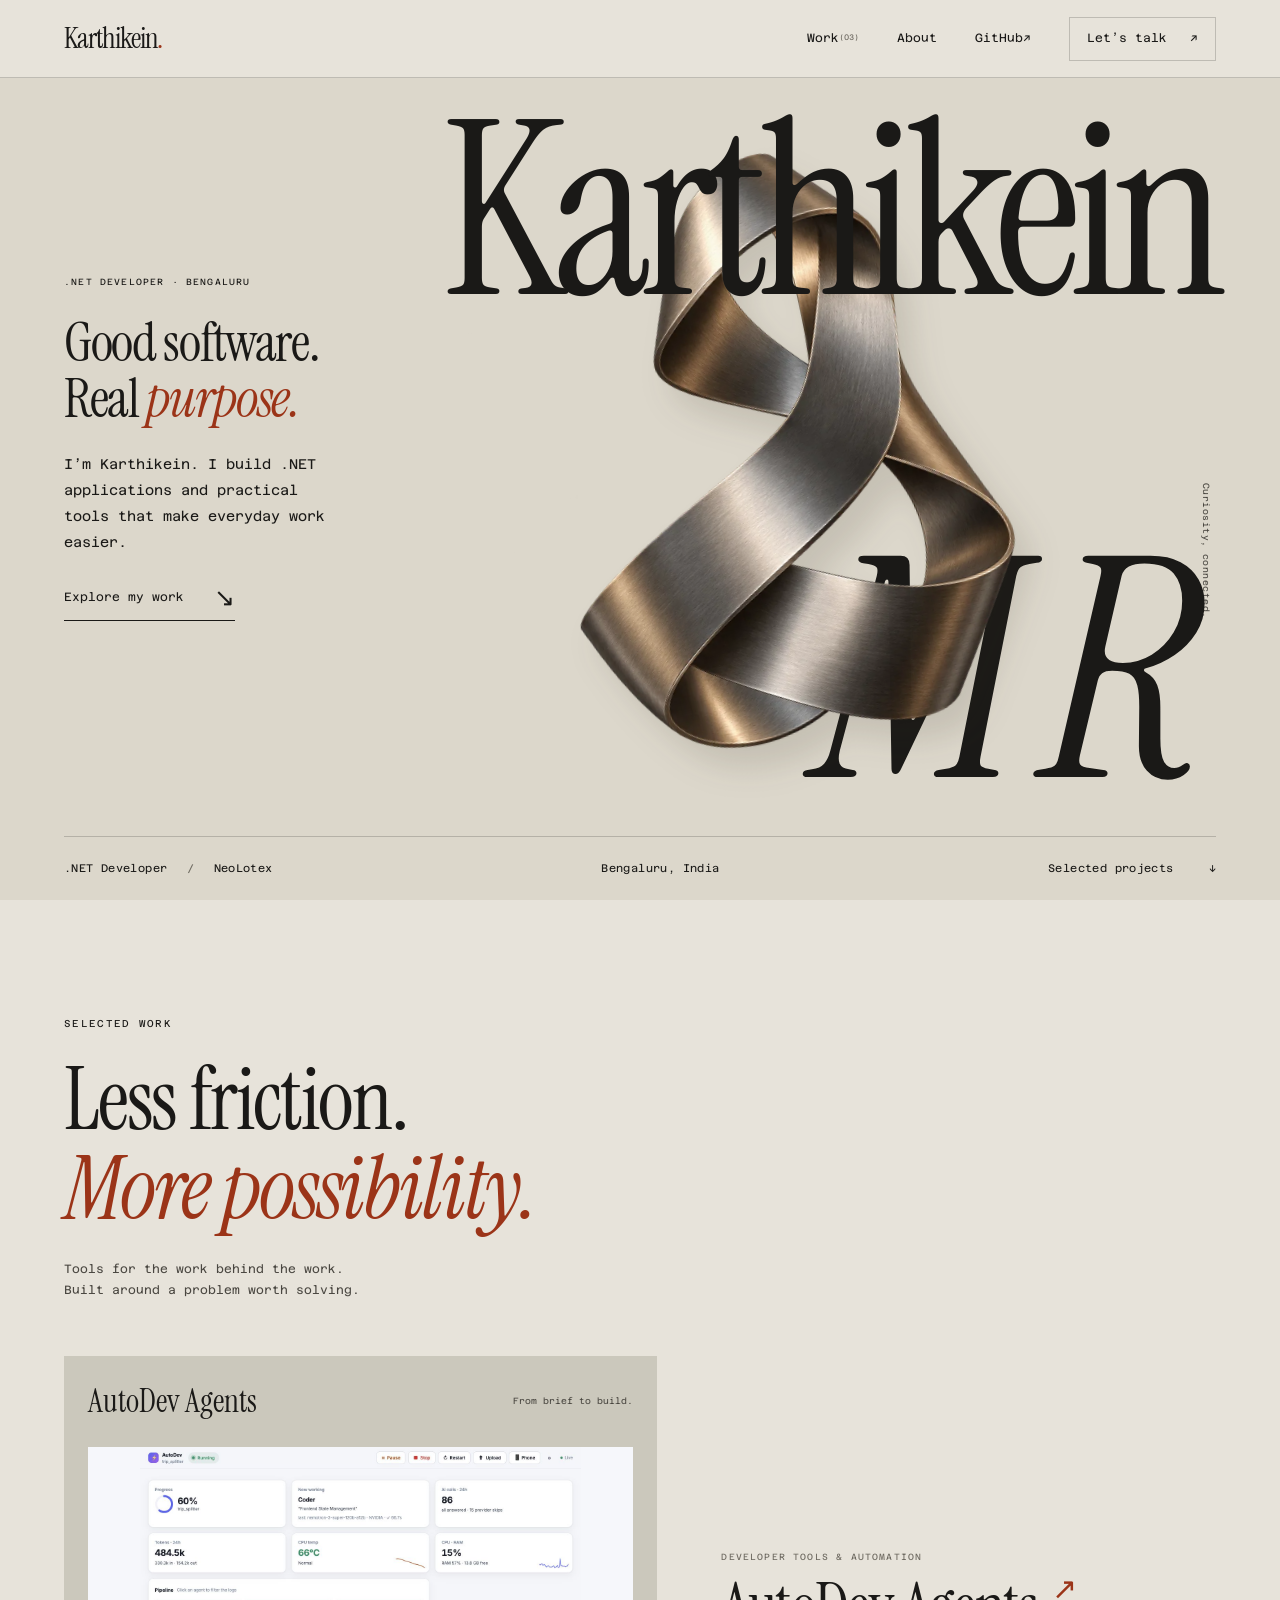
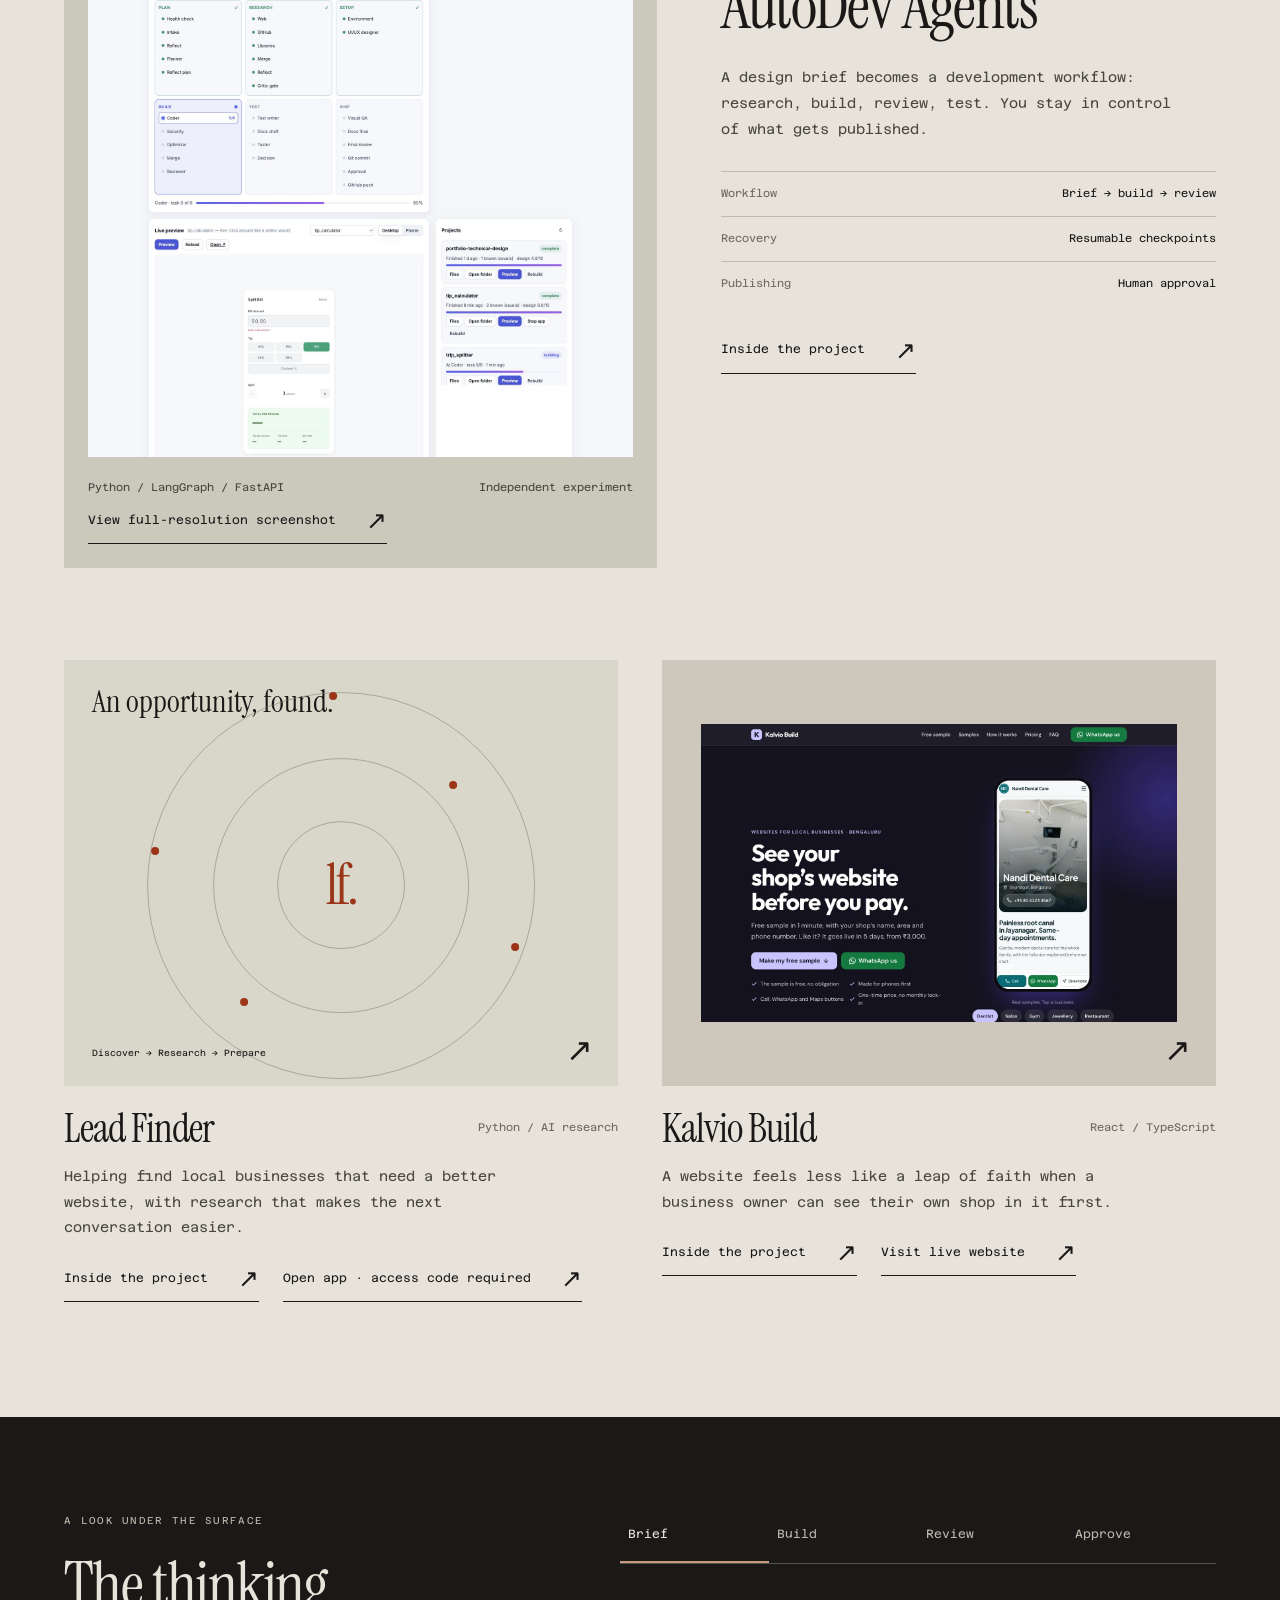
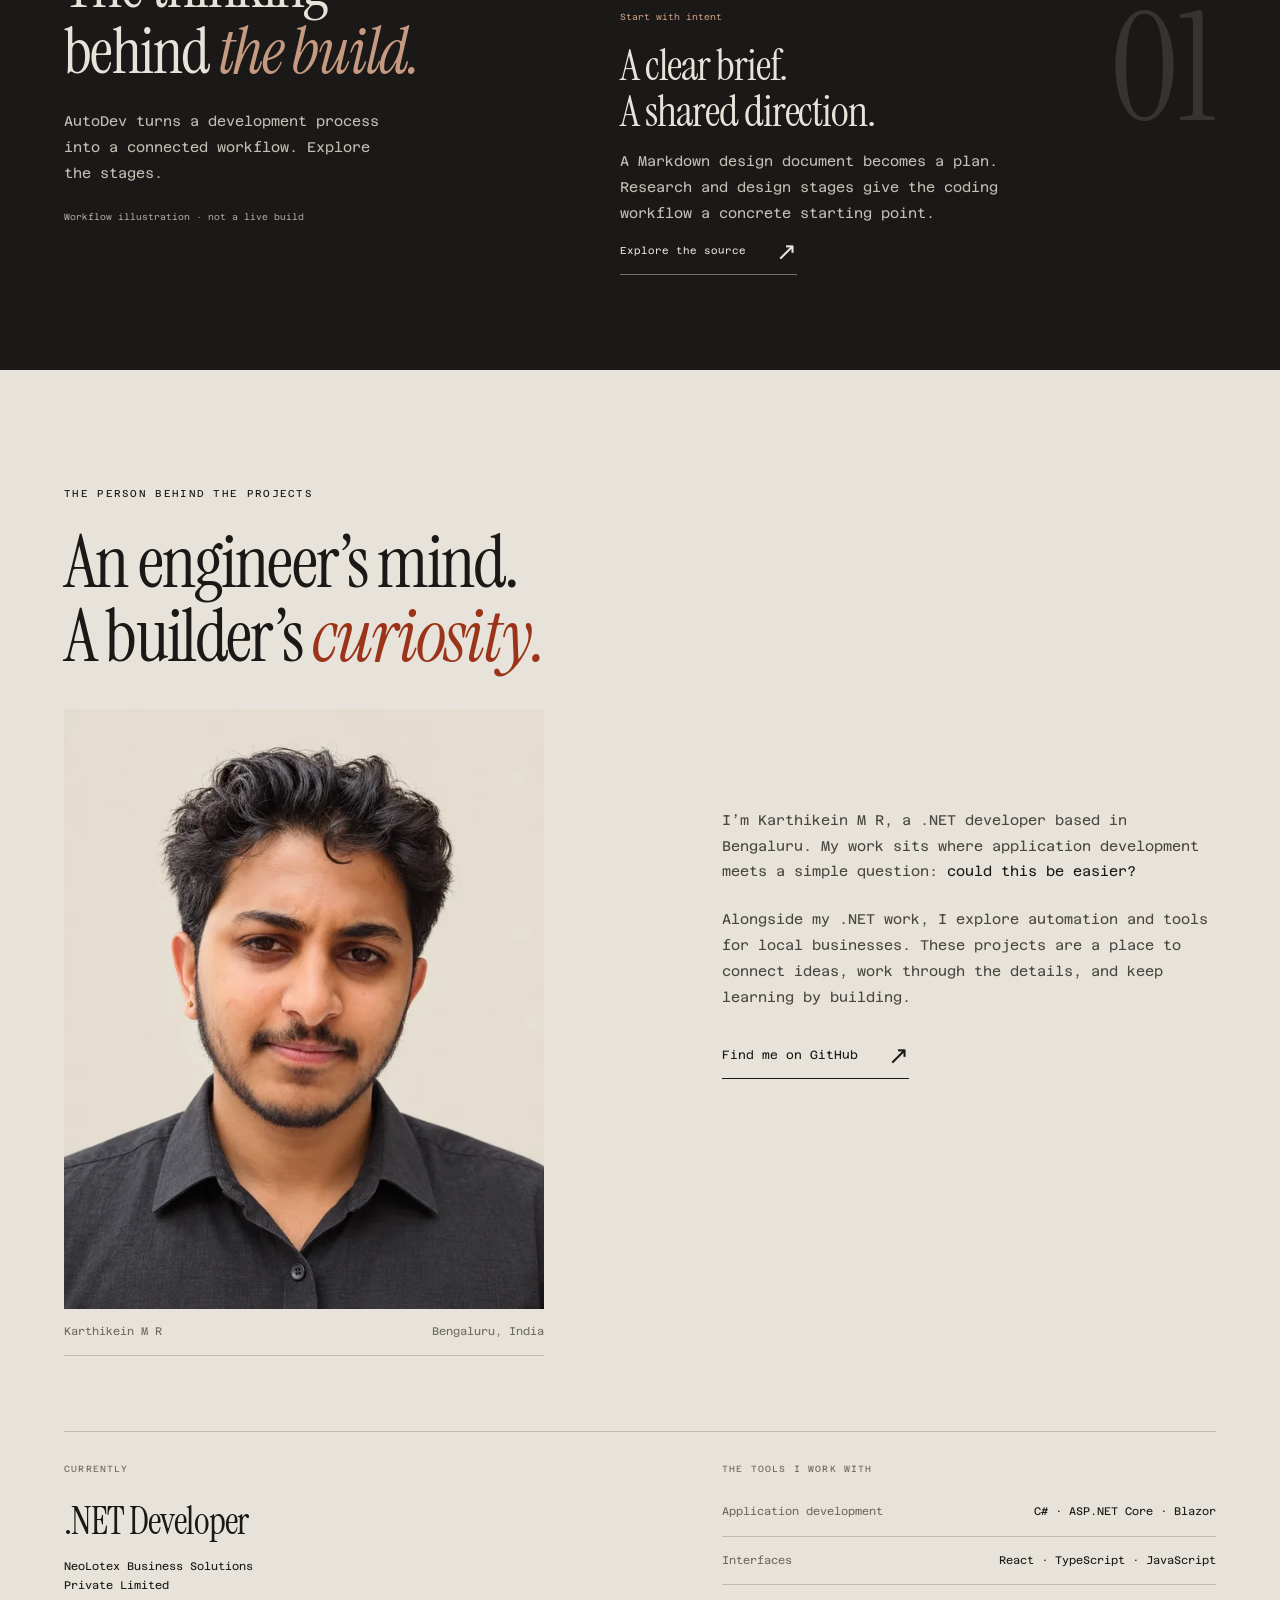
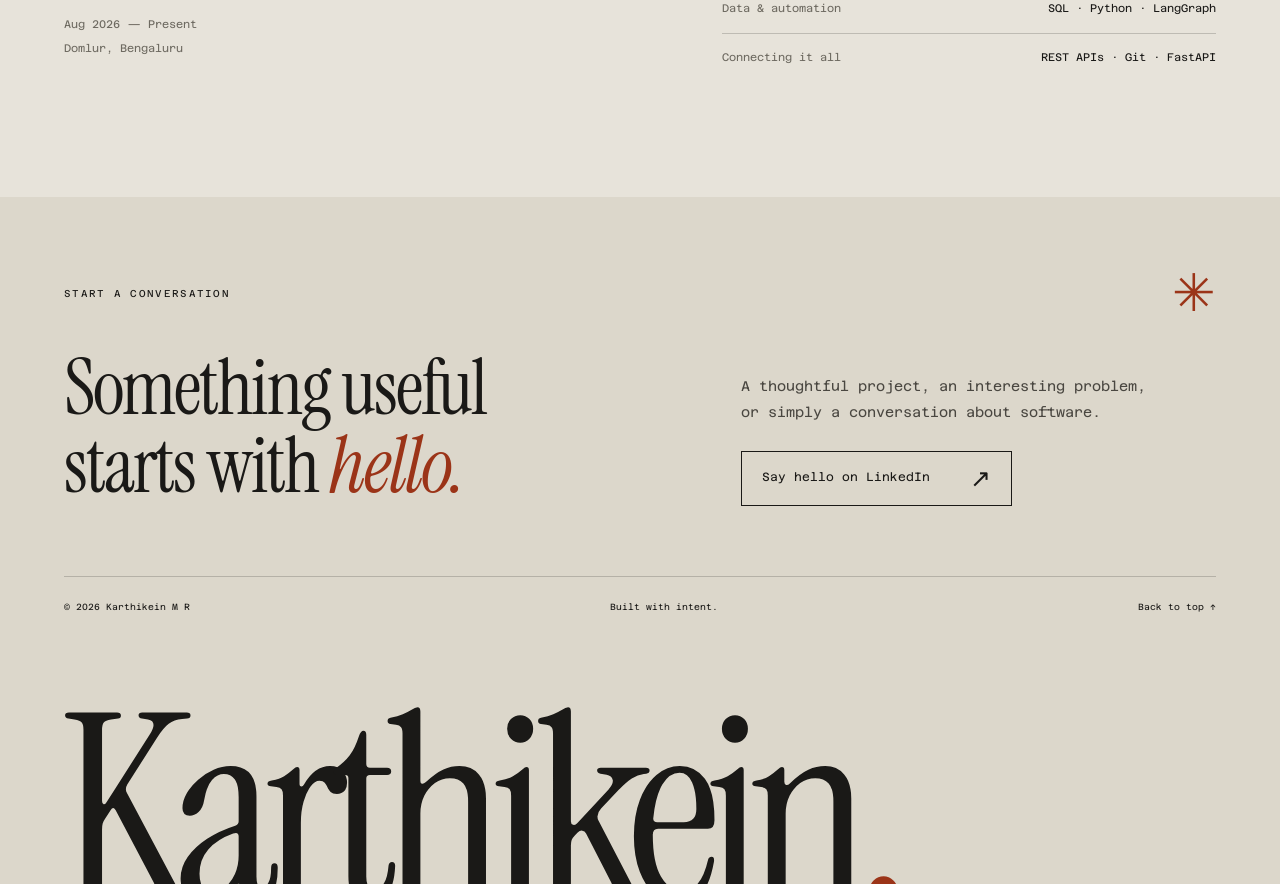
==== commit 76195a65: "Improve project layout and mobile readability" ====
--- a/index.html
+++ b/index.html
@@ -15,7 +15,7 @@
   <meta name="twitter:card" content="summary_large_image">
   <link rel="icon" href="data:image/svg+xml,%3Csvg xmlns='http://www.w3.org/2000/svg' viewBox='0 0 48 48'%3E%3Crect width='48' height='48' fill='%23e7e3da'/%3E%3Ctext x='8' y='36' font-family='Georgia' font-size='40' fill='%239b3418'%3Ek%3C/text%3E%3C/svg%3E">
   <link rel="preload" href="assets/serif.ttf" as="font" type="font/ttf" crossorigin>
-  <link rel="stylesheet" href="style.css?v=4">
+  <link rel="stylesheet" href="style.css?v=5">
   <script src="app.js" defer></script>
 </head>
 <body>
@@ -32,9 +32,9 @@
   <main id="main">
     <section class="hero" id="home" aria-labelledby="hero-name">
       <div class="hero-copy">
-        <p class="eyebrow">Software developer & curious builder</p>
+        <p class="eyebrow">.NET developer · Bengaluru</p>
         <h2>Good software.<br>Real <em>purpose.</em></h2>
-        <p class="hero-description">I’m Karthikein. I turn everyday friction into thoughtful, useful software.</p>
+        <p class="hero-description">I’m Karthikein. I build .NET applications and practical tools that make everyday work easier.</p>
         <a class="text-link" href="#work">Explore my work <span aria-hidden="true">↘</span></a>
       </div>
       <div class="hero-composition">
@@ -66,7 +66,7 @@
         </div>
         <div class="featured-description">
           <div><p class="project-kind">Developer tools & automation</p><h3>AutoDev Agents<span class="title-mark">↗</span></h3></div>
-          <div><p>A design brief becomes a development workflow: research, build, review, test. You stay in control of what gets published.</p><button class="text-link" data-project="autodev">Inside the project <span aria-hidden="true">↗</span></button></div>
+          <div><p>A design brief becomes a development workflow: research, build, review, test. You stay in control of what gets published.</p><dl class="project-facts"><div><dt>Workflow</dt><dd>Brief → build → review</dd></div><div><dt>Recovery</dt><dd>Resumable checkpoints</dd></div><div><dt>Publishing</dt><dd>Human approval</dd></div></dl><button class="text-link" data-project="autodev">Inside the project <span aria-hidden="true">↗</span></button></div>
         </div>
       </article>
 
--- a/style.css
+++ b/style.css
@@ -17,3 +17,22 @@
 .project-actions{display:flex;flex-wrap:wrap;gap:18px;align-items:center;margin-top:15px}.project-actions .text-link{margin-top:0}
 
 .about-portrait{margin:34px 0 0;max-width:480px}.about-portrait img{width:100%;height:auto}.about-portrait figcaption{display:flex;justify-content:space-between;gap:12px;padding:13px 0;border-bottom:1px solid var(--line);font-size:8px;color:var(--muted)}.about-copy{align-self:center}@media(max-width:700px){.about-portrait{max-width:none;margin-top:25px}}
+
+/* Keep the dashboard intact while giving its project story equal space. */
+.featured-project{display:grid;grid-template-columns:minmax(0,1.2fr) minmax(0,1fr);gap:clamp(28px,5vw,76px);align-items:center}
+.featured-visual{padding:28px 24px 24px}
+.screenshot-button img{max-height:610px;object-fit:contain}
+.featured-description{display:flex;flex-direction:column;gap:26px;margin:0}
+.featured-description h3{font-size:clamp(44px,5vw,72px)}
+.project-facts{margin:28px 0 10px;font-size:11px}
+.project-facts>div{display:flex;justify-content:space-between;gap:18px;padding:12px 0;border-top:1px solid var(--line)}
+.project-facts dt{color:var(--muted)}.project-facts dd{margin:0;text-align:right}
+.hero-description,.featured-description p:not(.project-kind),.compact-project>p,.about-copy p,.process-intro>p:not(.eyebrow),.stage-content p,.contact-content p{font-size:14px;line-height:1.85}
+.text-link,.contact-cta{font-size:12px;min-height:44px}
+.hero-description{max-width:30ch}.hero-foot{font-size:11px}
+.visual-foot,.project-heading>span,.about-portrait figcaption,.small-note,.toolbox dl>div{font-size:11px}
+.project-actions{gap:10px 24px}.process-tabs button{min-height:48px;font-size:12px}
+nav{font-size:12px}nav a{min-height:44px;display:inline-flex;align-items:center}
+@media(max-width:900px){.featured-project{grid-template-columns:1fr}.featured-description{display:grid;grid-template-columns:1fr 1.2fr;gap:30px}.screenshot-button img{max-height:570px}}
+@media(max-width:700px){.featured-description{display:flex;gap:18px}.hero-copy{grid-template-columns:1fr}.hero-copy h2{font-size:46px}.hero-description{max-width:42ch;margin:0}.hero-copy .text-link{padding:6px 0}.hero-composition{top:340px}.hero{min-height:920px}.hero-description,.featured-description p:not(.project-kind),.compact-project>p,.about-copy p,.process-intro>p:not(.eyebrow),.stage-content p,.contact-content p{font-size:13px}.hero-foot{font-size:9px}.featured-visual{padding:22px 18px}.project-visual-heading{flex-wrap:wrap;gap:10px}.visual-foot{font-size:9px;flex-wrap:wrap}.toolbox dl>div{flex-direction:column;gap:4px;font-size:12px}.toolbox dd{text-align:left}.project-heading{flex-wrap:wrap}.project-heading>span{font-size:10px}nav{gap:14px;font-size:11px}.header{padding:0 20px}.about-portrait figcaption{font-size:10px}.contact footer{font-size:9px}}
+@media(max-width:380px){.brand{font-size:23px}nav{gap:10px}.hero-copy h2{font-size:41px}.hero-composition{top:355px}.hero{min-height:890px}}
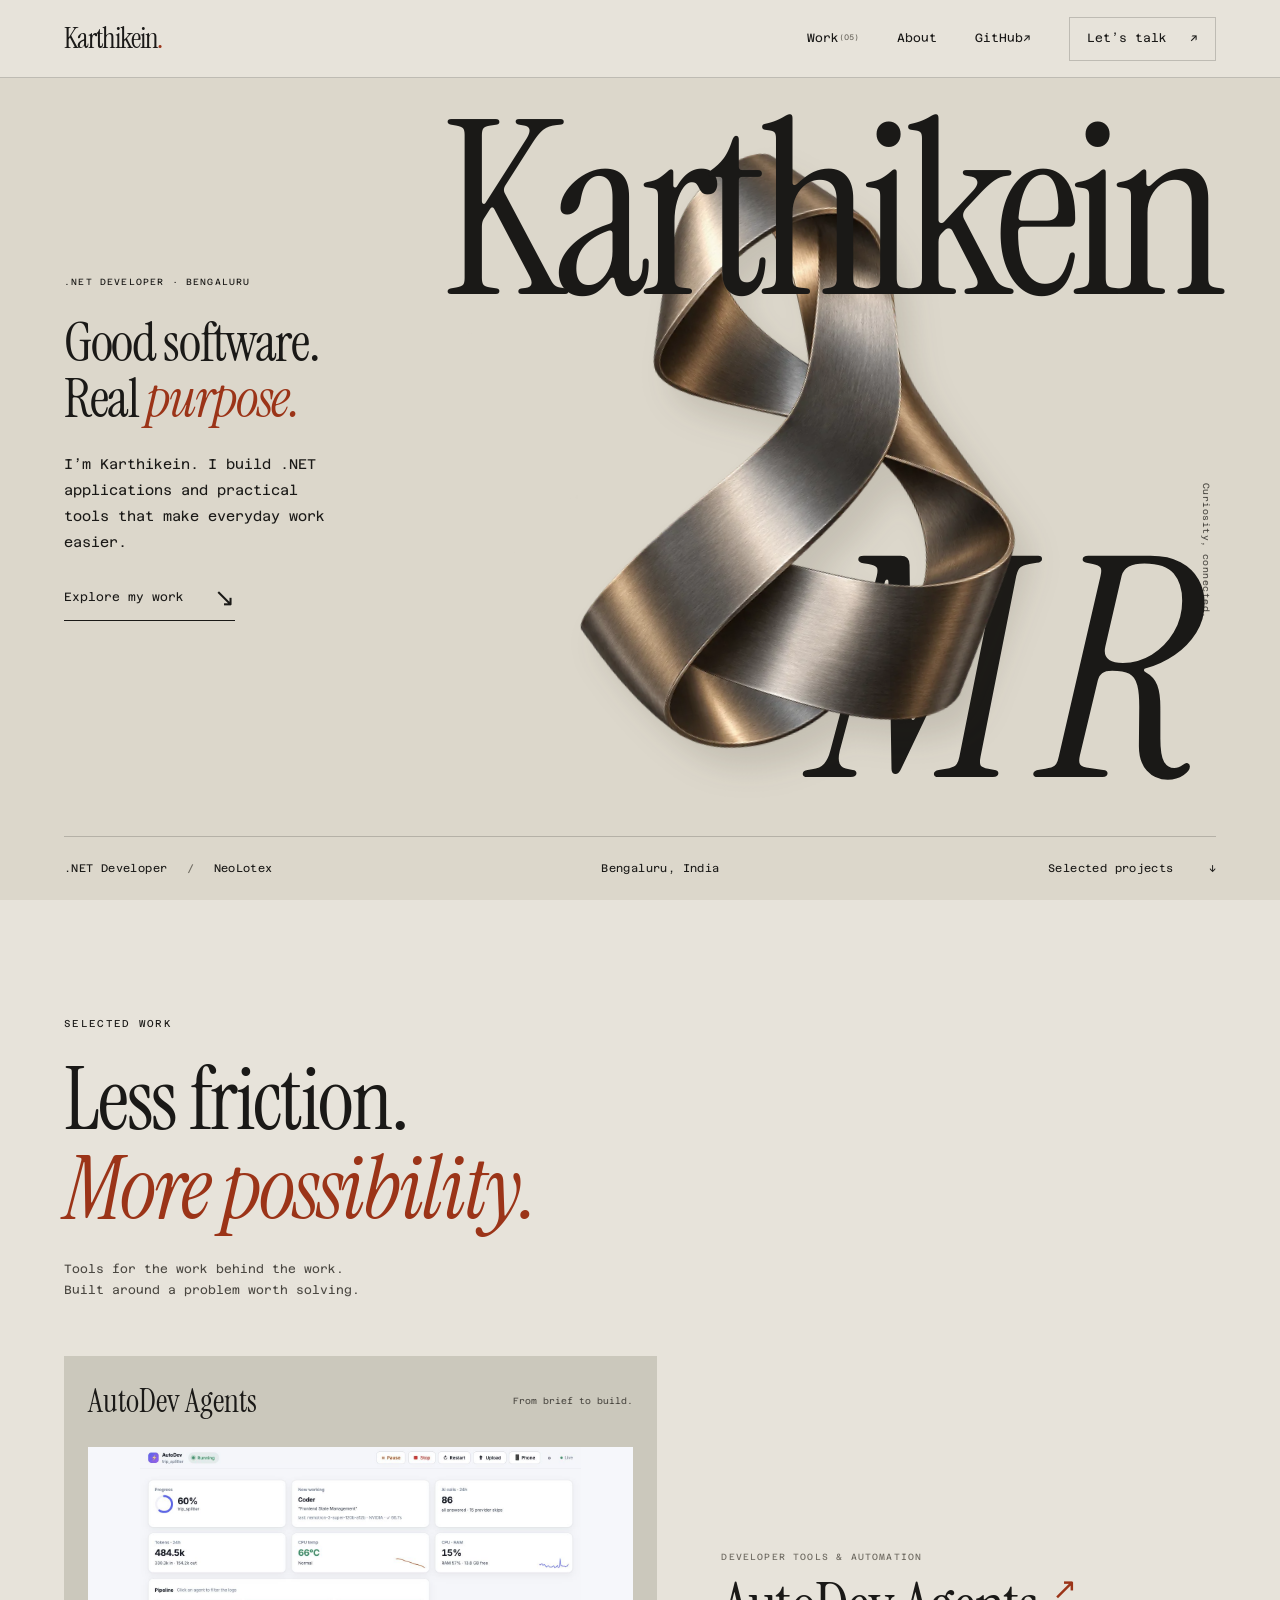
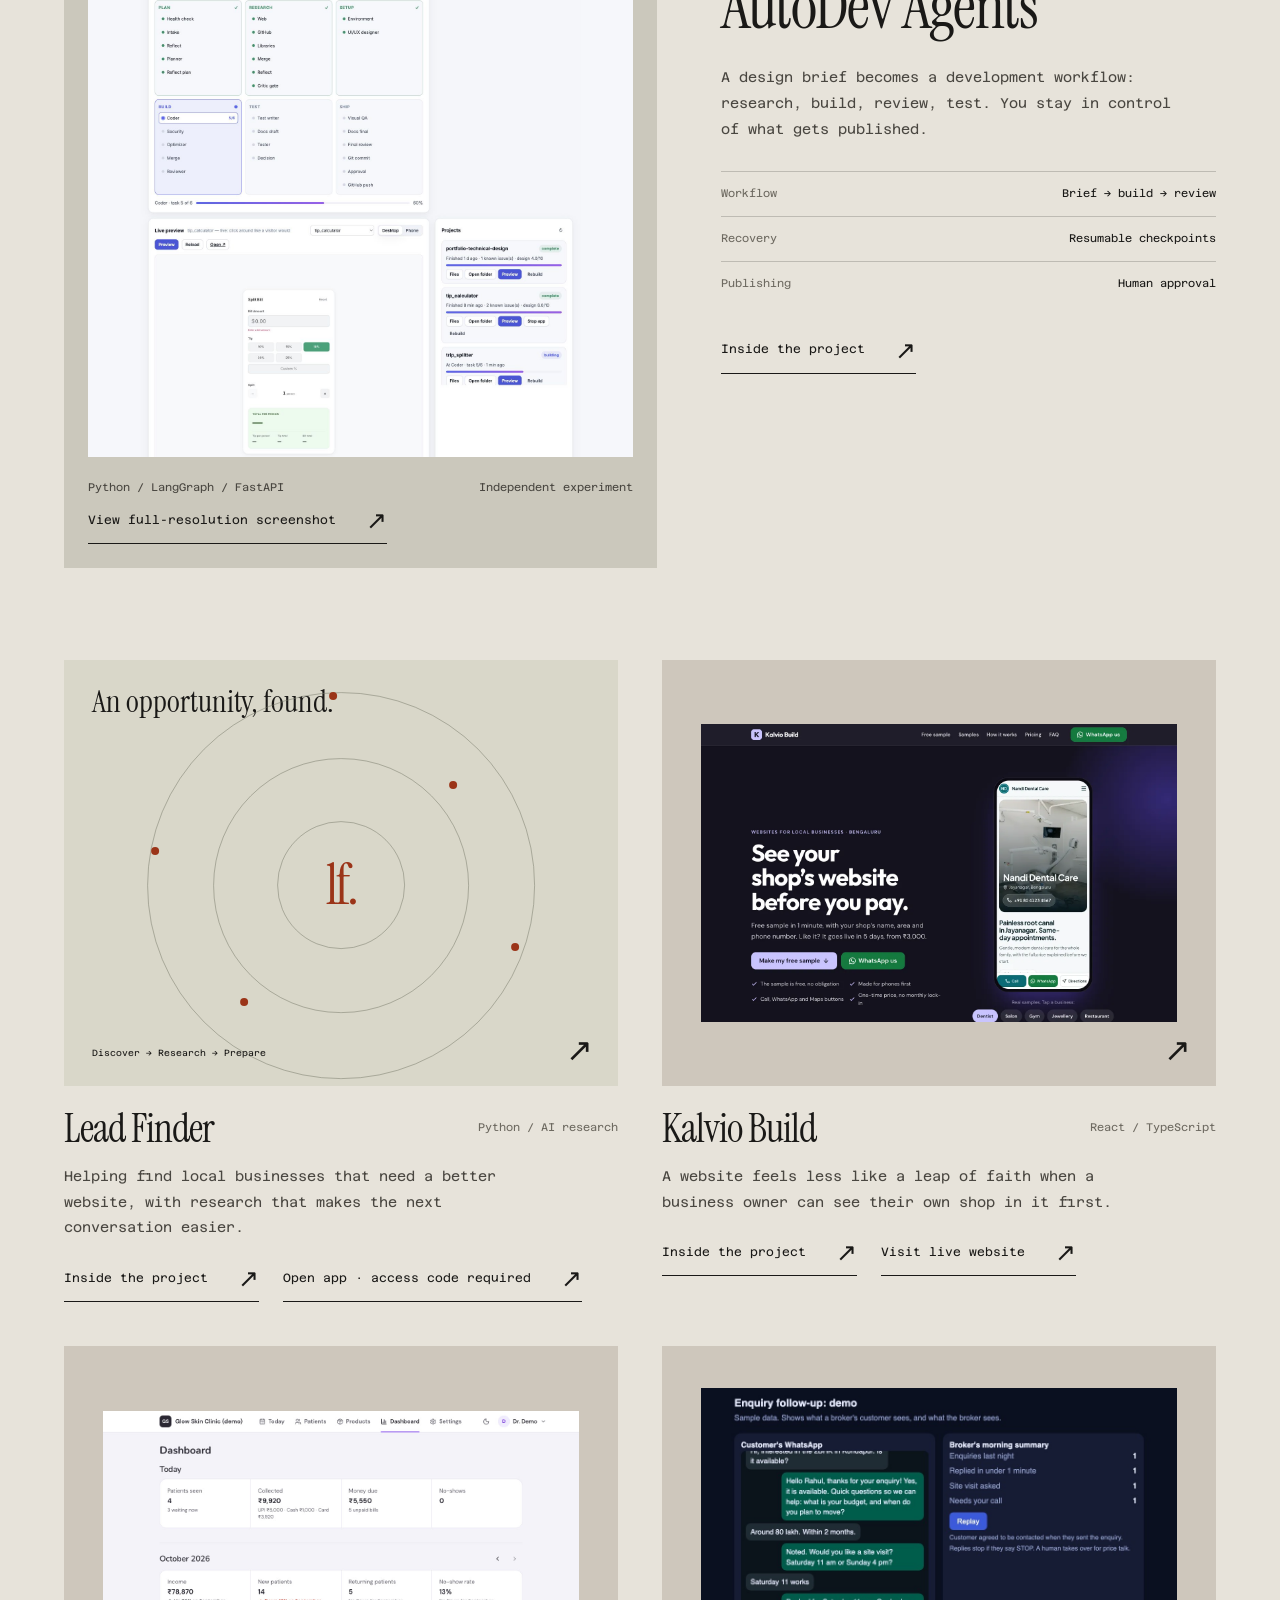
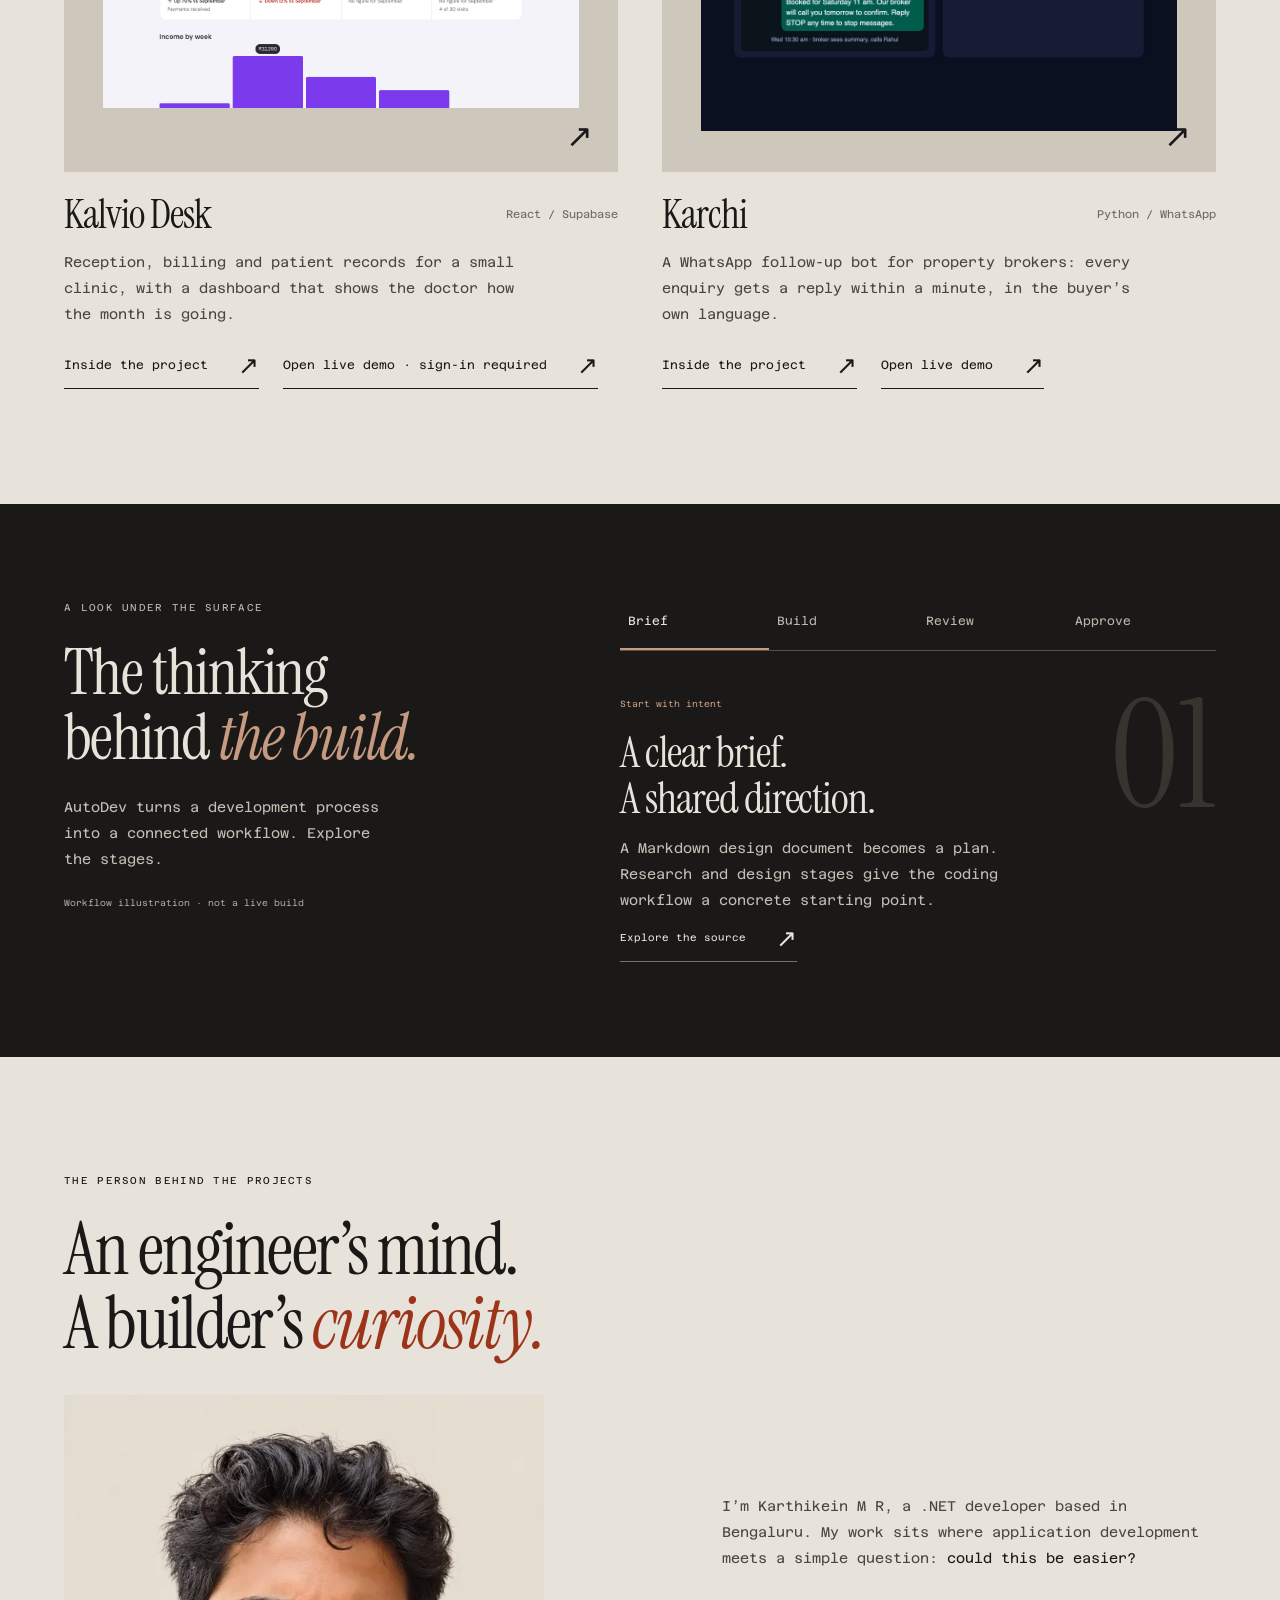
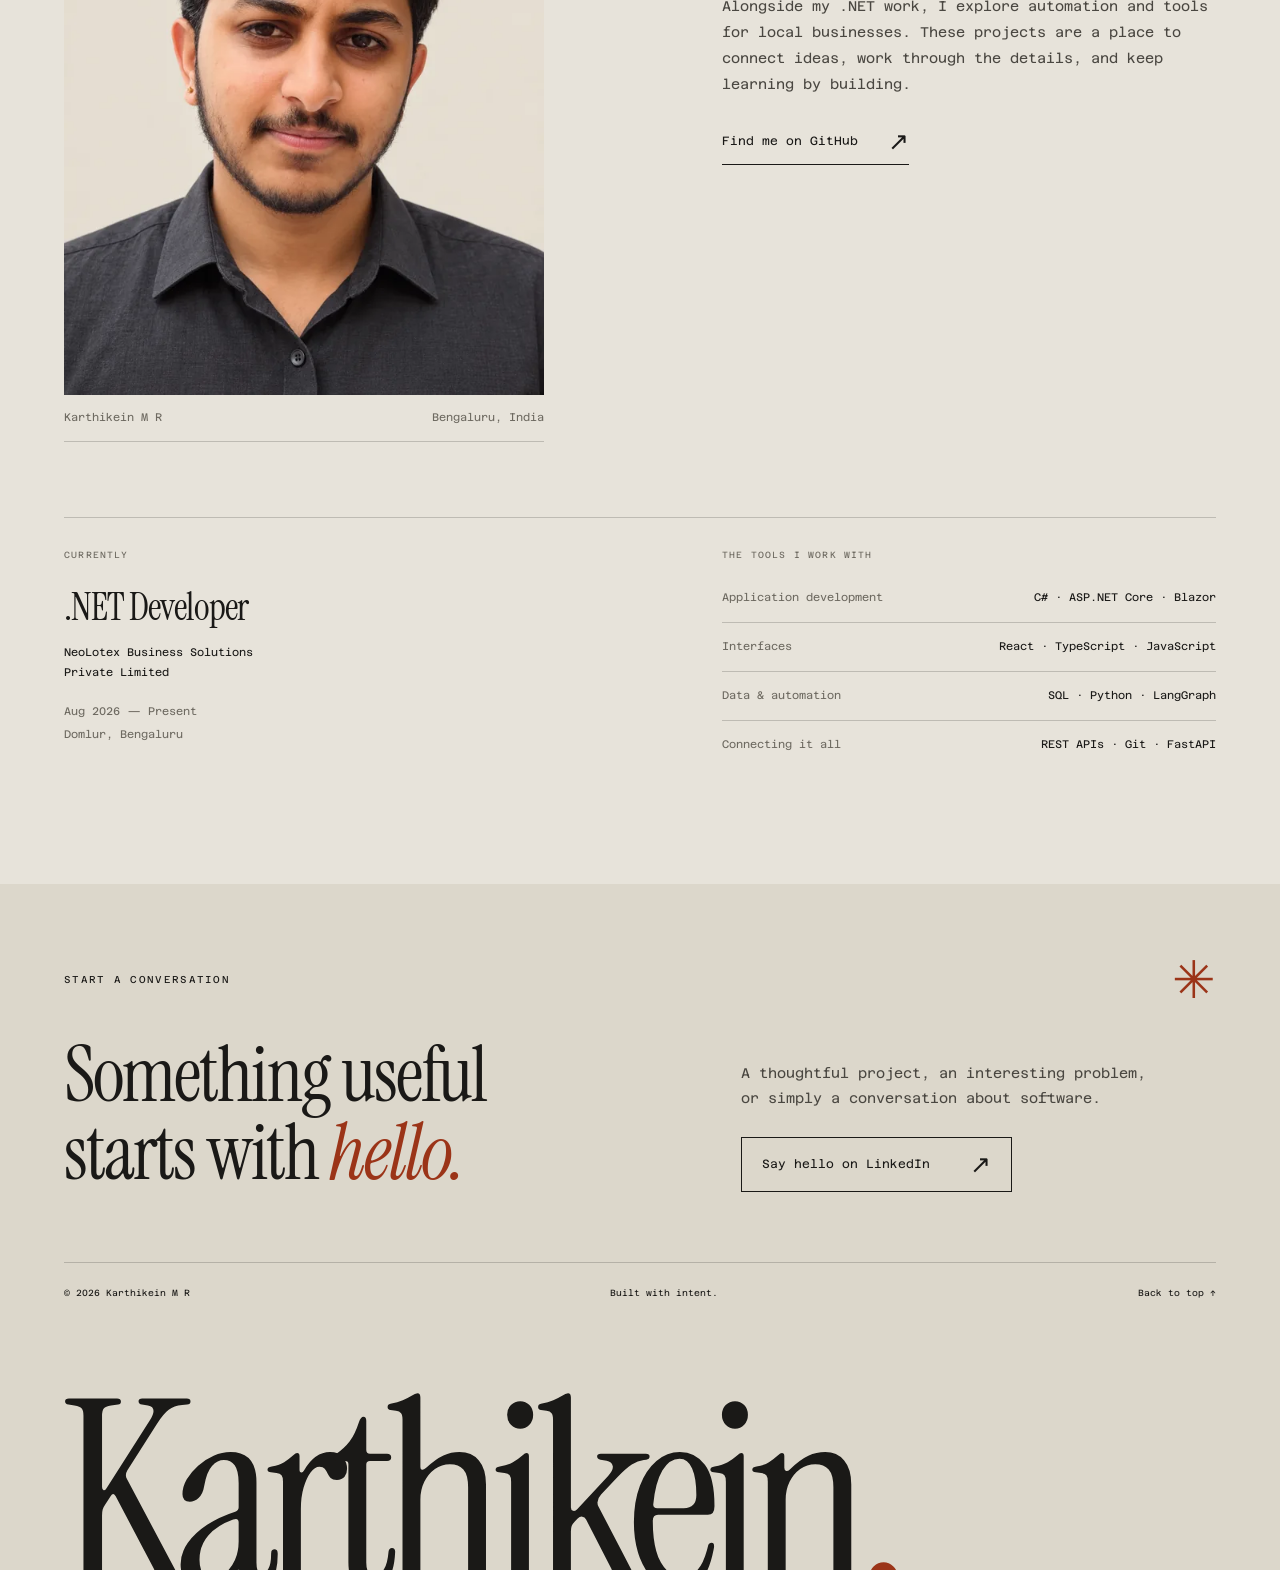
==== commit 6d1a3f54: "Add Kalvio Desk and Karchi to selected work Both are private repos, so their project notes link to t" ====
--- a/index.html
+++ b/index.html
@@ -23,7 +23,7 @@
   <header class="header">
     <a class="brand" href="#home" aria-label="Karthikein, home">Karthikein<span>.</span></a>
     <nav aria-label="Main navigation">
-      <a href="#work">Work <span class="nav-count">(03)</span></a>
+      <a href="#work">Work <span class="nav-count">(05)</span></a>
       <a href="#about">About</a>
       <a class="nav-github" href="https://github.com/karthikkushi" target="_blank" rel="noopener noreferrer">GitHub <span aria-hidden="true">↗</span></a>
       <a class="contact-link" href="#contact">Let’s talk <span aria-hidden="true">↗</span></a>
@@ -91,6 +91,24 @@
           <p>A website feels less like a leap of faith when a business owner can see their own shop in it first.</p>
           <div class="project-actions"><button class="text-link" data-project="kalvio">Inside the project <span aria-hidden="true">↗</span></button><a class="text-link" href="https://kalvio-build.pages.dev/" target="_blank" rel="noopener noreferrer">Visit live website <span aria-hidden="true">↗</span></a></div>
         </article>
+        <article class="compact-project">
+          <button class="kalvio-art" data-project="desk" aria-label="Read the Kalvio Desk case study">
+            <img src="assets/kalvio-desk.jpg" alt="Kalvio Desk dashboard for a demo clinic: money collected today, money due, monthly income and new patients" width="1280" height="800" loading="lazy">
+            <span class="corner-arrow" aria-hidden="true">↗</span>
+          </button>
+          <div class="project-heading"><h3>Kalvio Desk</h3><span>React / Supabase</span></div>
+          <p>Reception, billing and patient records for a small clinic, with a dashboard that shows the doctor how the month is going.</p>
+          <div class="project-actions"><button class="text-link" data-project="desk">Inside the project <span aria-hidden="true">↗</span></button><a class="text-link" href="https://kalvio-desk.pages.dev/" target="_blank" rel="noopener noreferrer">Open live demo · sign-in required <span aria-hidden="true">↗</span></a></div>
+        </article>
+        <article class="compact-project">
+          <button class="kalvio-art" data-project="karchi" aria-label="Read the Karchi case study">
+            <img src="assets/karchi-demo.jpg" alt="Karchi demo: a buyer's WhatsApp chat answered within a minute, and the broker's morning summary" width="1000" height="720" loading="lazy">
+            <span class="corner-arrow" aria-hidden="true">↗</span>
+          </button>
+          <div class="project-heading"><h3>Karchi</h3><span>Python / WhatsApp</span></div>
+          <p>A WhatsApp follow-up bot for property brokers: every enquiry gets a reply within a minute, in the buyer’s own language.</p>
+          <div class="project-actions"><button class="text-link" data-project="karchi">Inside the project <span aria-hidden="true">↗</span></button><a class="text-link" href="https://karchi-ten.vercel.app/demo/" target="_blank" rel="noopener noreferrer">Open live demo <span aria-hidden="true">↗</span></a></div>
+        </article>
       </div>
     </section>
 
@@ -126,7 +144,7 @@
   </main>
   <dialog id="project-dialog" aria-labelledby="dialog-title">
     <div class="dialog-head"><span class="eyebrow">Project notes</span><button class="close-dialog" aria-label="Close project notes">Close <span aria-hidden="true">×</span></button></div>
-    <div class="dialog-body"><p class="project-kind" id="dialog-kind"></p><h2 id="dialog-title"></h2><p class="dialog-intro" id="dialog-intro"></p><div class="dialog-sections" id="dialog-sections"></div><a class="contact-cta" id="dialog-source" target="_blank" rel="noopener noreferrer">Explore the repository <span aria-hidden="true">↗</span></a></div>
+    <div class="dialog-body"><p class="project-kind" id="dialog-kind"></p><h2 id="dialog-title"></h2><p class="dialog-intro" id="dialog-intro"></p><div class="dialog-sections" id="dialog-sections"></div><a class="contact-cta" id="dialog-source" target="_blank" rel="noopener noreferrer"><span id="dialog-source-label">Explore the repository</span> <span aria-hidden="true">↗</span></a></div>
   </dialog>
 </body>
 </html>
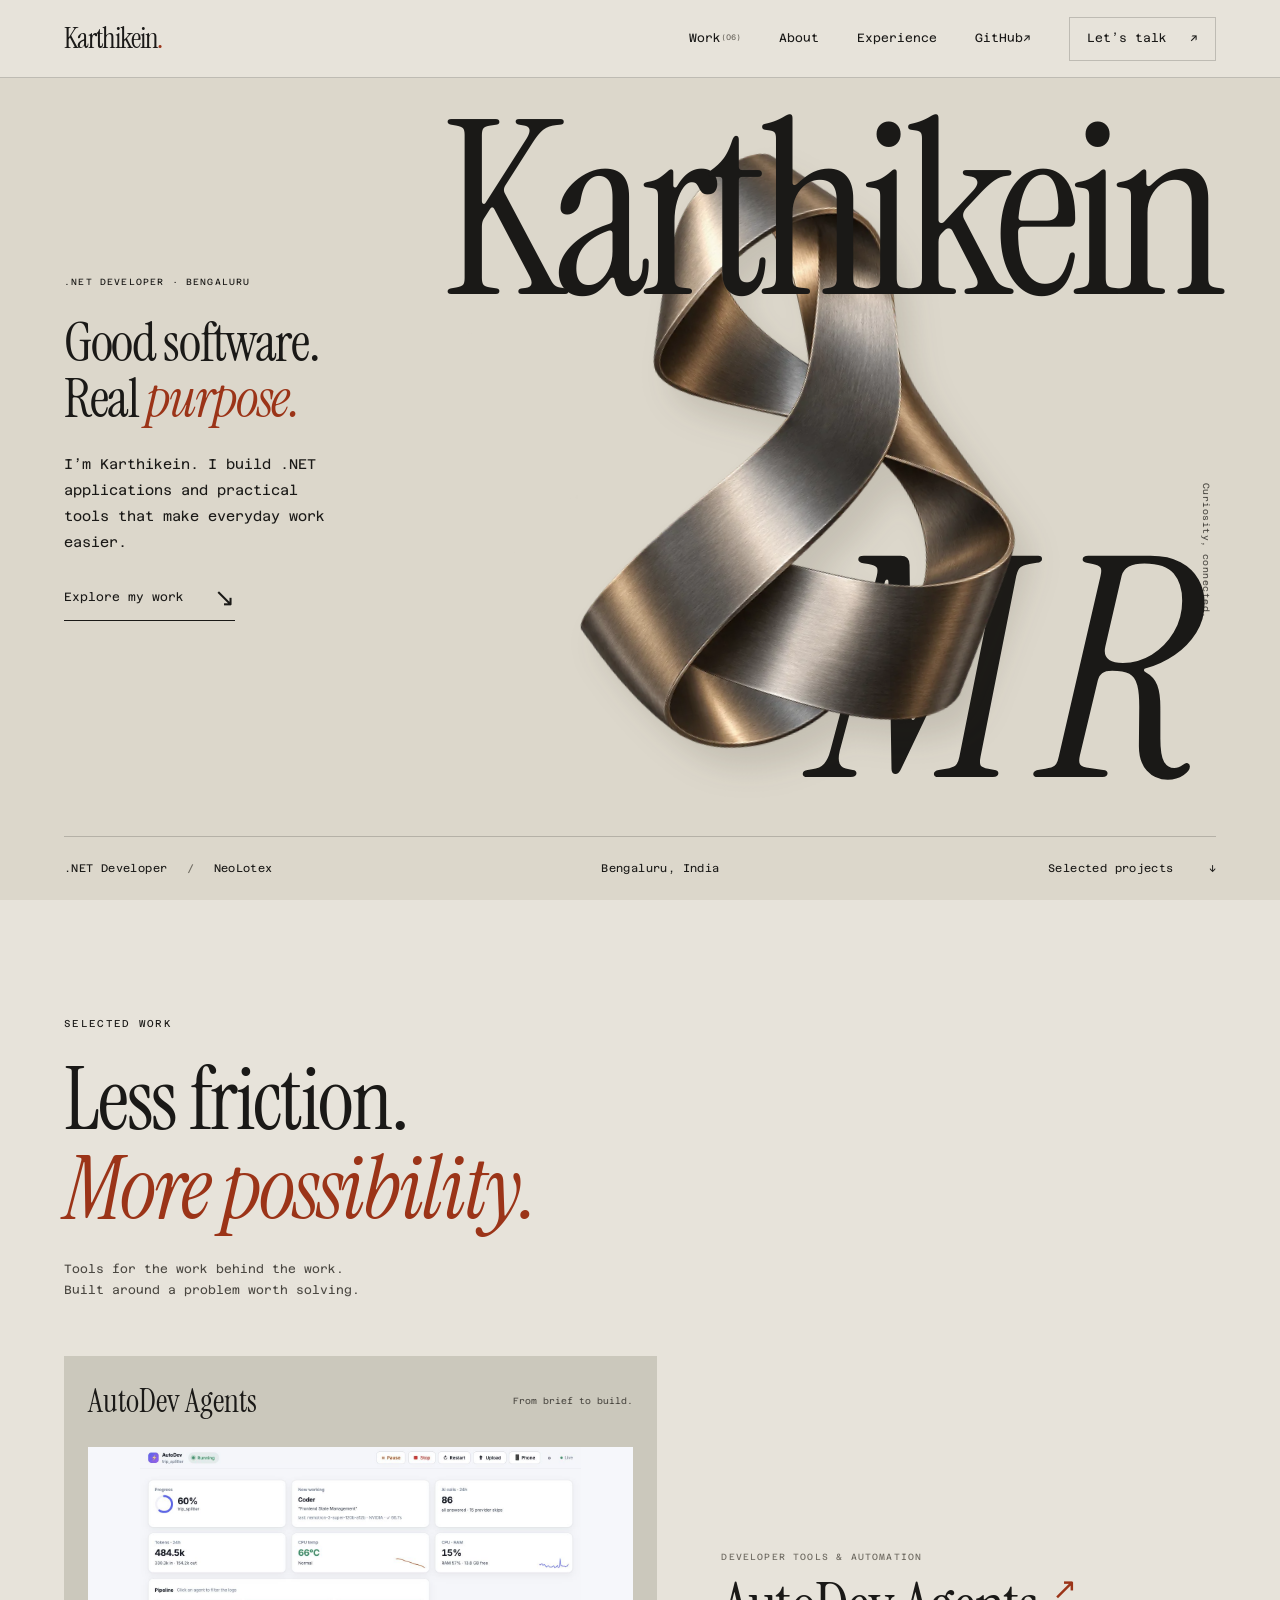
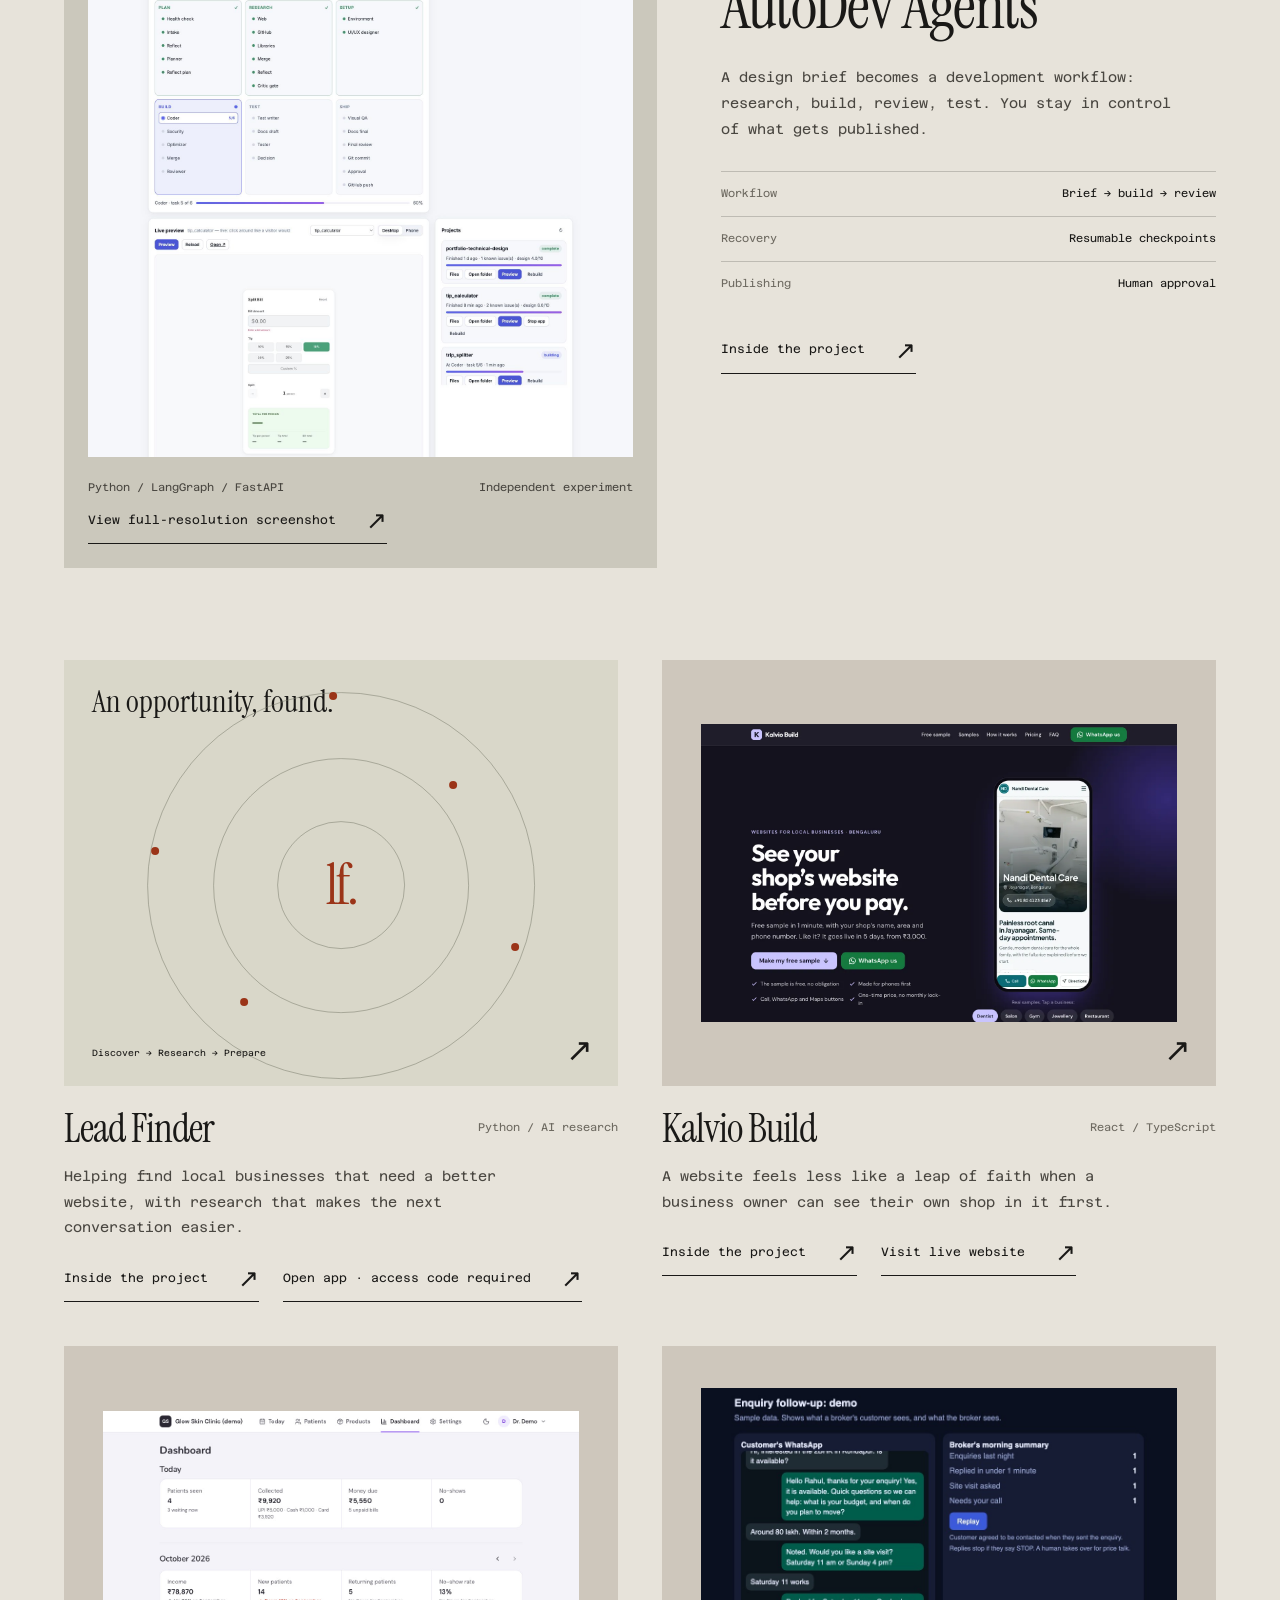
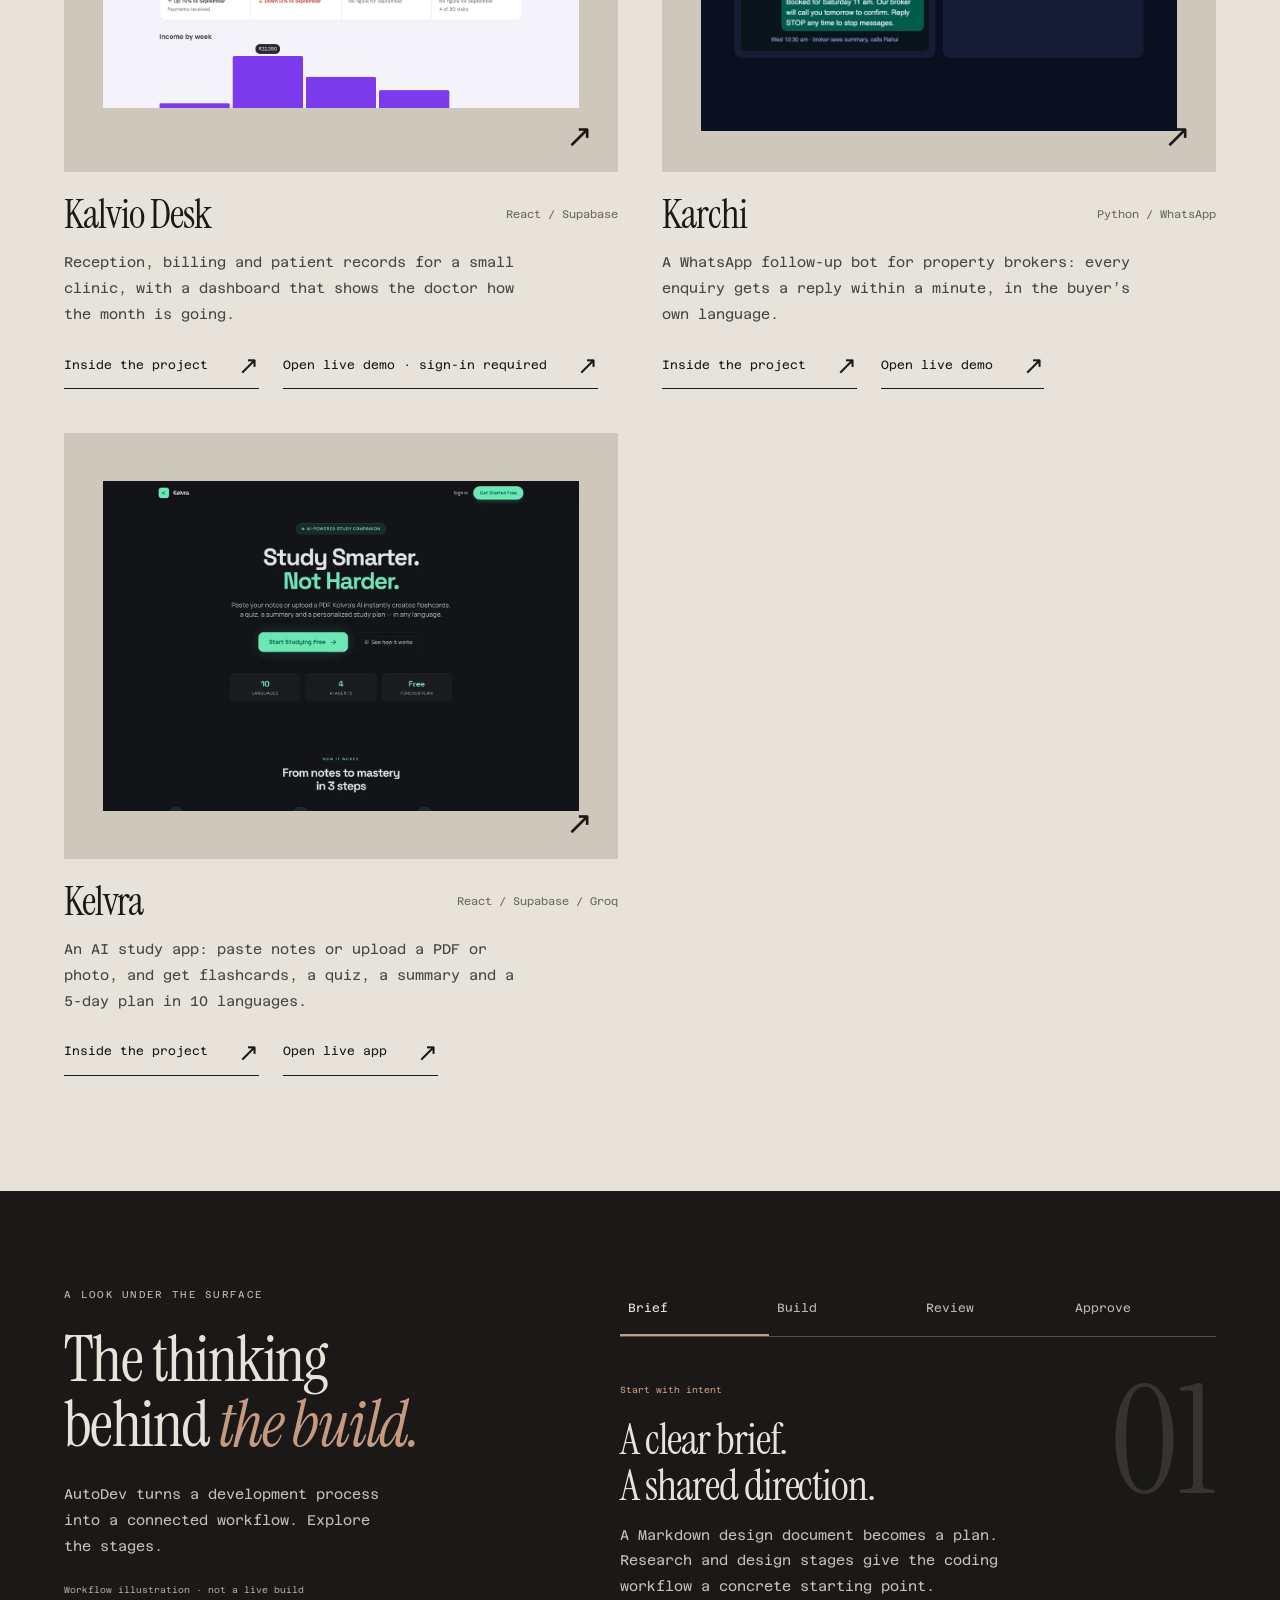
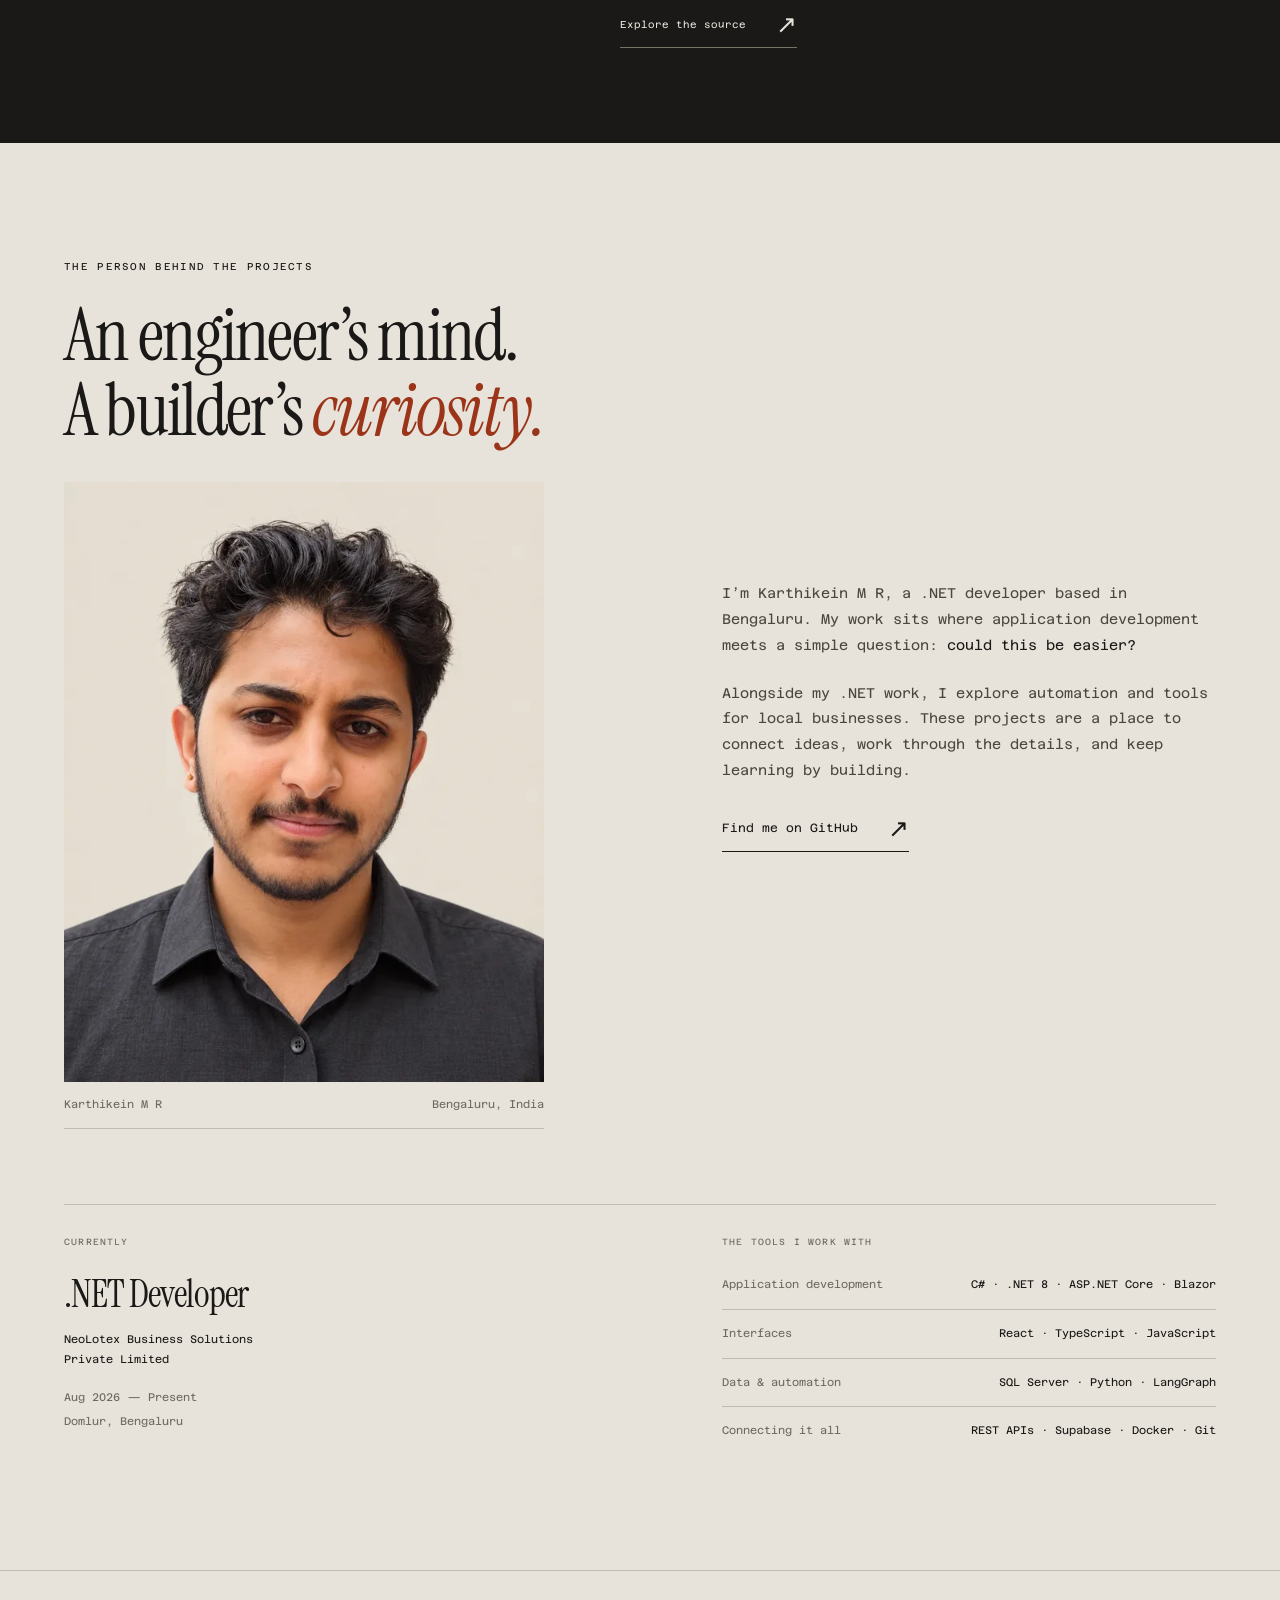
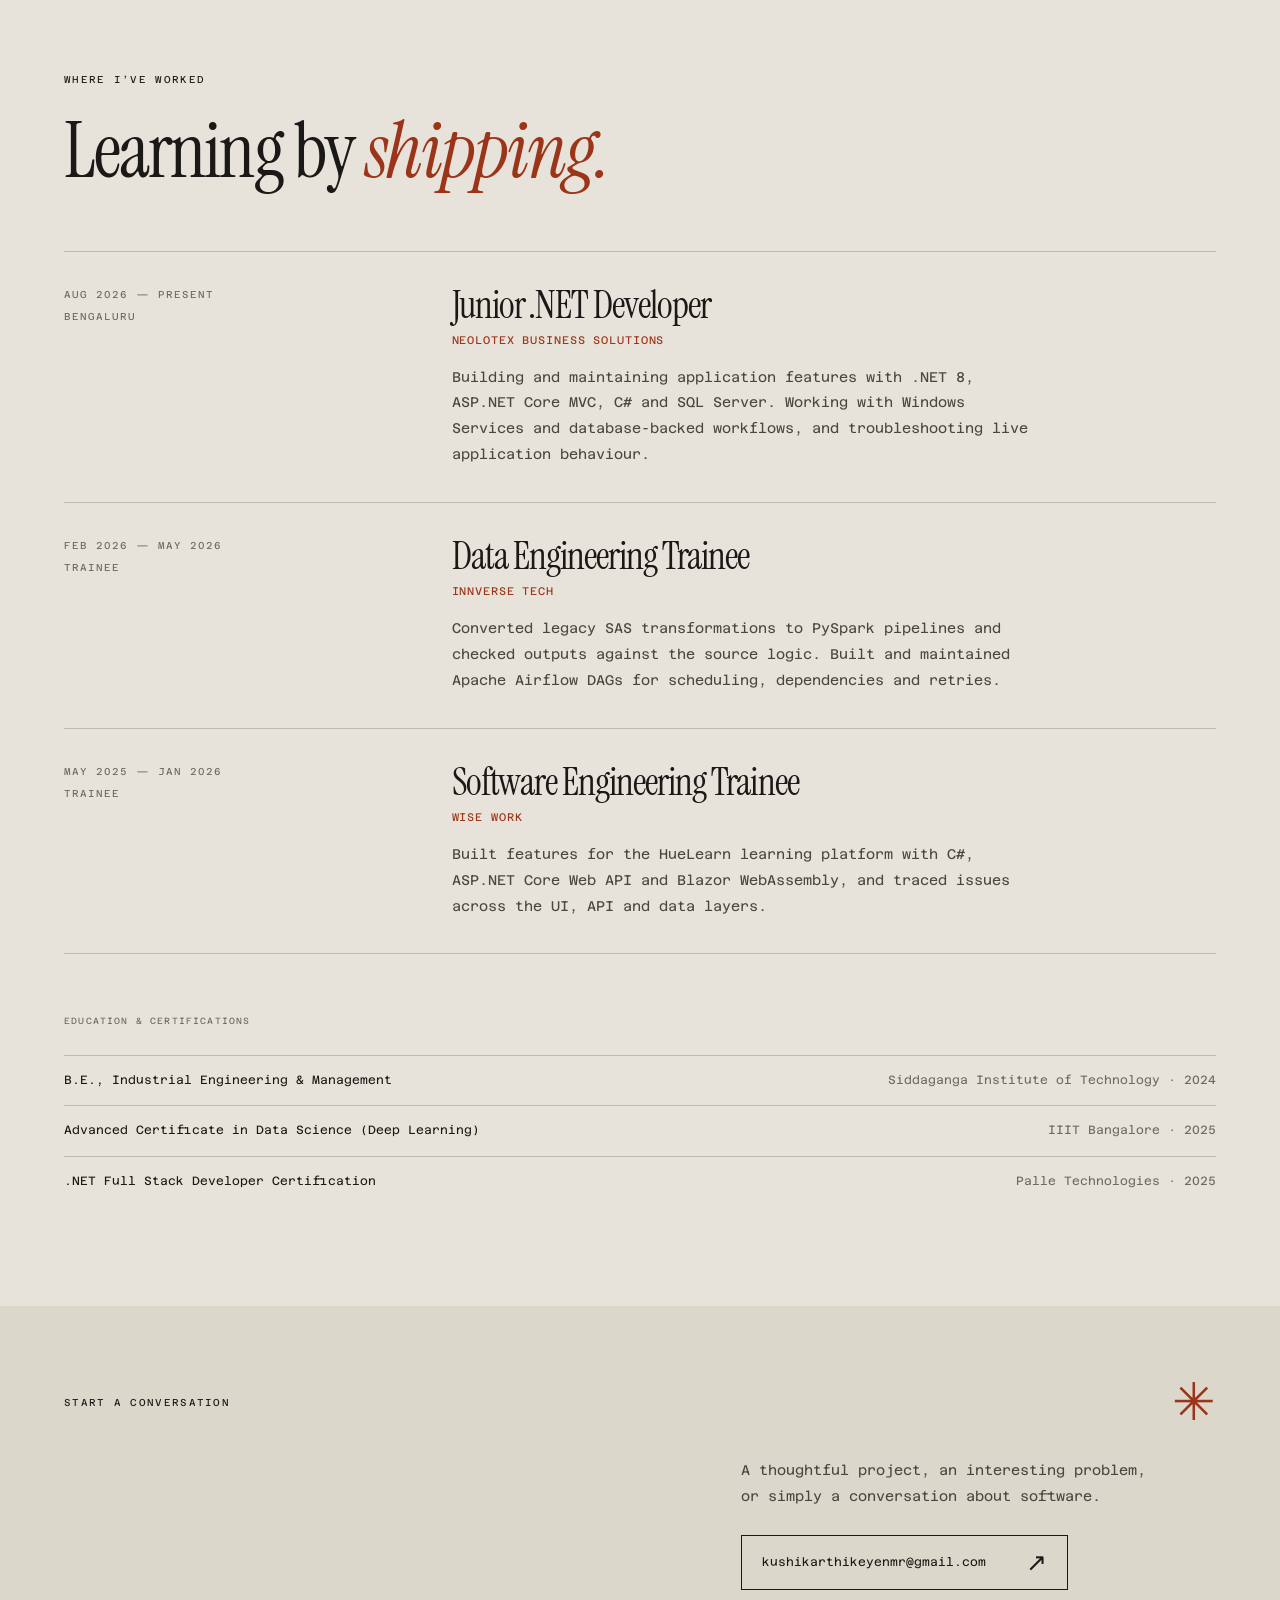
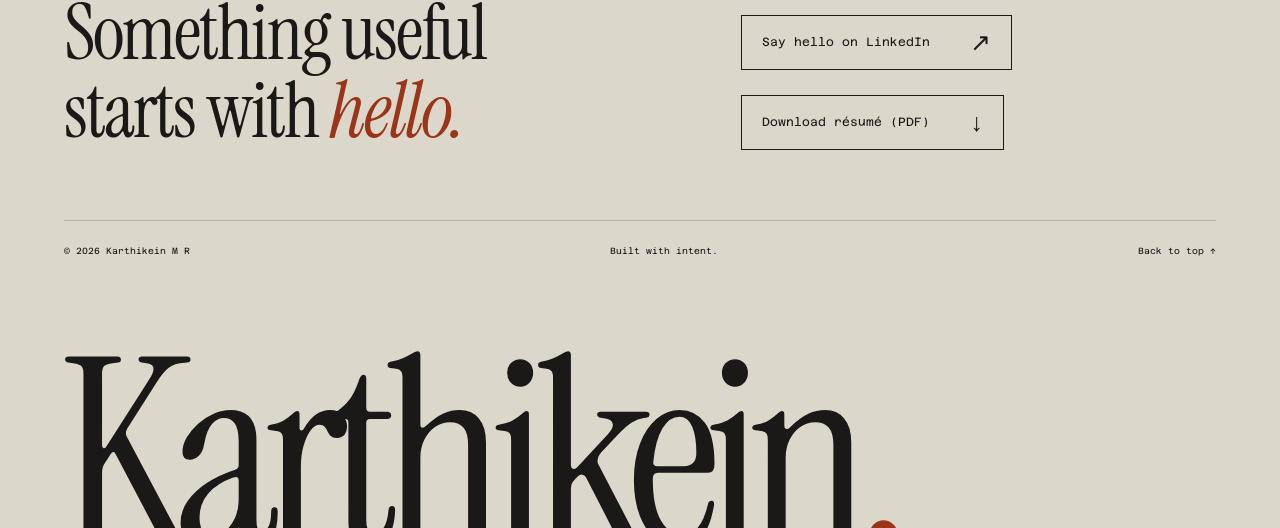
==== commit 94cc0b20: "Add Kelvra, experience timeline, email and resume download - New Kelvra project card and case-study " ====
--- a/index.html
+++ b/index.html
@@ -4,7 +4,7 @@
   <meta charset="utf-8">
   <meta name="viewport" content="width=device-width, initial-scale=1">
   <meta name="theme-color" content="#e7e3da">
-  <meta name="description" content="Karthikein M R — .NET developer in Bengaluru. Building practical software, from AI development workflows to tools for local businesses.">
+  <meta name="description" content="Karthikein M R — .NET developer in Bengaluru working with C#, ASP.NET Core and SQL Server, and building AI apps and agent workflows with Python, LangGraph and React.">
   <title>Karthikein — Software with purpose</title>
   <link rel="canonical" href="https://karthikkushi.github.io/">
   <meta property="og:type" content="website">
@@ -15,7 +15,7 @@
   <meta name="twitter:card" content="summary_large_image">
   <link rel="icon" href="data:image/svg+xml,%3Csvg xmlns='http://www.w3.org/2000/svg' viewBox='0 0 48 48'%3E%3Crect width='48' height='48' fill='%23e7e3da'/%3E%3Ctext x='8' y='36' font-family='Georgia' font-size='40' fill='%239b3418'%3Ek%3C/text%3E%3C/svg%3E">
   <link rel="preload" href="assets/serif.ttf" as="font" type="font/ttf" crossorigin>
-  <link rel="stylesheet" href="style.css?v=5">
+  <link rel="stylesheet" href="style.css?v=6">
   <script src="app.js" defer></script>
 </head>
 <body>
@@ -23,8 +23,9 @@
   <header class="header">
     <a class="brand" href="#home" aria-label="Karthikein, home">Karthikein<span>.</span></a>
     <nav aria-label="Main navigation">
-      <a href="#work">Work <span class="nav-count">(05)</span></a>
+      <a href="#work">Work <span class="nav-count">(06)</span></a>
       <a href="#about">About</a>
+      <a href="#experience">Experience</a>
       <a class="nav-github" href="https://github.com/karthikkushi" target="_blank" rel="noopener noreferrer">GitHub <span aria-hidden="true">↗</span></a>
       <a class="contact-link" href="#contact">Let’s talk <span aria-hidden="true">↗</span></a>
     </nav>
@@ -109,6 +110,15 @@
           <p>A WhatsApp follow-up bot for property brokers: every enquiry gets a reply within a minute, in the buyer’s own language.</p>
           <div class="project-actions"><button class="text-link" data-project="karchi">Inside the project <span aria-hidden="true">↗</span></button><a class="text-link" href="https://karchi-ten.vercel.app/demo/" target="_blank" rel="noopener noreferrer">Open live demo <span aria-hidden="true">↗</span></a></div>
         </article>
+        <article class="compact-project">
+          <button class="kalvio-art" data-project="kelvra" aria-label="Read the Kelvra case study">
+            <img src="assets/kelvra.webp" alt="Kelvra landing page: Study smarter, not harder, with flashcards, quizzes and study plans made from your own notes" width="1280" height="889" loading="lazy">
+            <span class="corner-arrow" aria-hidden="true">↗</span>
+          </button>
+          <div class="project-heading"><h3>Kelvra</h3><span>React / Supabase / Groq</span></div>
+          <p>An AI study app: paste notes or upload a PDF or photo, and get flashcards, a quiz, a summary and a 5-day plan in 10 languages.</p>
+          <div class="project-actions"><button class="text-link" data-project="kelvra">Inside the project <span aria-hidden="true">↗</span></button><a class="text-link" href="https://kelvra.vercel.app/" target="_blank" rel="noopener noreferrer">Open live app <span aria-hidden="true">↗</span></a></div>
+        </article>
       </div>
     </section>
 
@@ -132,12 +142,23 @@
     <section class="about section-pad" id="about" aria-labelledby="about-title">
       <p class="eyebrow">The person behind the projects</p>
       <div class="about-grid"><div class="about-story"><h2 id="about-title">An engineer’s mind.<br>A builder’s <em>curiosity.</em></h2><figure class="about-portrait"><img src="assets/karthikein-selected.webp" alt="AI-edited portrait of Karthikein M R in a charcoal shirt with a short beard" width="600" height="750" loading="lazy"><figcaption><span>Karthikein M R</span><span>Bengaluru, India</span></figcaption></figure></div><div class="about-copy"><p>I’m Karthikein M R, a .NET developer based in Bengaluru. My work sits where application development meets a simple question: <em>could this be easier?</em></p><p>Alongside my .NET work, I explore automation and tools for local businesses. These projects are a place to connect ideas, work through the details, and keep learning by building.</p><a class="text-link" href="https://github.com/karthikkushi" target="_blank" rel="noopener noreferrer">Find me on GitHub <span aria-hidden="true">↗</span></a></div></div>
-      <div class="about-data"><div class="current-role"><span class="data-label">Currently</span><h3>.NET Developer</h3><p>NeoLotex Business Solutions<br>Private Limited</p><span class="small-note">Aug 2026 — Present<br>Domlur, Bengaluru</span></div><div class="toolbox"><span class="data-label">The tools I work with</span><dl><div><dt>Application development</dt><dd>C# · ASP.NET Core · Blazor</dd></div><div><dt>Interfaces</dt><dd>React · TypeScript · JavaScript</dd></div><div><dt>Data & automation</dt><dd>SQL · Python · LangGraph</dd></div><div><dt>Connecting it all</dt><dd>REST APIs · Git · FastAPI</dd></div></dl></div></div>
+      <div class="about-data"><div class="current-role"><span class="data-label">Currently</span><h3>.NET Developer</h3><p>NeoLotex Business Solutions<br>Private Limited</p><span class="small-note">Aug 2026 — Present<br>Domlur, Bengaluru</span></div><div class="toolbox"><span class="data-label">The tools I work with</span><dl><div><dt>Application development</dt><dd>C# · .NET 8 · ASP.NET Core · Blazor</dd></div><div><dt>Interfaces</dt><dd>React · TypeScript · JavaScript</dd></div><div><dt>Data & automation</dt><dd>SQL Server · Python · LangGraph</dd></div><div><dt>Connecting it all</dt><dd>REST APIs · Supabase · Docker · Git</dd></div></dl></div></div>
+    </section>
+
+    <section class="experience section-pad" id="experience" aria-labelledby="experience-title">
+      <p class="eyebrow">Where I’ve worked</p>
+      <h2 id="experience-title">Learning by <em>shipping.</em></h2>
+      <ol class="timeline">
+        <li><div class="timeline-meta"><span>Aug 2026 — Present</span><span>Bengaluru</span></div><div><h3>Junior .NET Developer</h3><p class="timeline-org">NeoLotex Business Solutions</p><p>Building and maintaining application features with .NET 8, ASP.NET Core MVC, C# and SQL Server. Working with Windows Services and database-backed workflows, and troubleshooting live application behaviour.</p></div></li>
+        <li><div class="timeline-meta"><span>Feb 2026 — May 2026</span><span>Trainee</span></div><div><h3>Data Engineering Trainee</h3><p class="timeline-org">Innverse Tech</p><p>Converted legacy SAS transformations to PySpark pipelines and checked outputs against the source logic. Built and maintained Apache Airflow DAGs for scheduling, dependencies and retries.</p></div></li>
+        <li><div class="timeline-meta"><span>May 2025 — Jan 2026</span><span>Trainee</span></div><div><h3>Software Engineering Trainee</h3><p class="timeline-org">Wise Work</p><p>Built features for the HueLearn learning platform with C#, ASP.NET Core Web API and Blazor WebAssembly, and traced issues across the UI, API and data layers.</p></div></li>
+      </ol>
+      <div class="education"><span class="data-label">Education & certifications</span><dl><div><dt>B.E., Industrial Engineering & Management</dt><dd>Siddaganga Institute of Technology · 2024</dd></div><div><dt>Advanced Certificate in Data Science (Deep Learning)</dt><dd>IIIT Bangalore · 2025</dd></div><div><dt>.NET Full Stack Developer Certification</dt><dd>Palle Technologies · 2025</dd></div></dl></div>
     </section>
 
     <section class="contact section-pad" id="contact" aria-labelledby="contact-title">
       <div class="contact-top"><p class="eyebrow">Start a conversation</p><span class="contact-asterisk" aria-hidden="true">✳</span></div>
-      <div class="contact-content"><h2 id="contact-title">Something useful<br>starts with <em>hello.</em></h2><div><p>A thoughtful project, an interesting problem,<br>or simply a conversation about software.</p><a class="contact-cta" href="https://www.linkedin.com/in/karthikein-mr-49a50425b" target="_blank" rel="noopener noreferrer">Say hello on LinkedIn <span aria-hidden="true">↗</span></a></div></div>
+      <div class="contact-content"><h2 id="contact-title">Something useful<br>starts with <em>hello.</em></h2><div><p>A thoughtful project, an interesting problem,<br>or simply a conversation about software.</p><div class="contact-actions"><a class="contact-cta" href="mailto:kushikarthikeyenmr@gmail.com">kushikarthikeyenmr@gmail.com <span aria-hidden="true">↗</span></a><a class="contact-cta" href="https://www.linkedin.com/in/karthikein-mr-49a50425b" target="_blank" rel="noopener noreferrer">Say hello on LinkedIn <span aria-hidden="true">↗</span></a><a class="contact-cta" href="assets/Karthikein-MR-Resume.pdf" download>Download résumé (PDF) <span aria-hidden="true">↓</span></a></div></div></div>
       <footer><span>© <span id="year">2026</span> Karthikein M R</span><span>Built with intent.</span><a href="#home">Back to top ↑</a></footer>
       <div class="closing-name" aria-hidden="true">Karthikein<span>.</span></div>
     </section>
--- a/style.css
+++ b/style.css
@@ -36,3 +36,13 @@
 @media(max-width:900px){.featured-project{grid-template-columns:1fr}.featured-description{display:grid;grid-template-columns:1fr 1.2fr;gap:30px}.screenshot-button img{max-height:570px}}
 @media(max-width:700px){.featured-description{display:flex;gap:18px}.hero-copy{grid-template-columns:1fr}.hero-copy h2{font-size:46px}.hero-description{max-width:42ch;margin:0}.hero-copy .text-link{padding:6px 0}.hero-composition{top:340px}.hero{min-height:920px}.hero-description,.featured-description p:not(.project-kind),.compact-project>p,.about-copy p,.process-intro>p:not(.eyebrow),.stage-content p,.contact-content p{font-size:13px}.hero-foot{font-size:9px}.featured-visual{padding:22px 18px}.project-visual-heading{flex-wrap:wrap;gap:10px}.visual-foot{font-size:9px;flex-wrap:wrap}.toolbox dl>div{flex-direction:column;gap:4px;font-size:12px}.toolbox dd{text-align:left}.project-heading{flex-wrap:wrap}.project-heading>span{font-size:10px}nav{gap:14px;font-size:11px}.header{padding:0 20px}.about-portrait figcaption{font-size:10px}.contact footer{font-size:9px}}
 @media(max-width:380px){.brand{font-size:23px}nav{gap:10px}.hero-copy h2{font-size:41px}.hero-composition{top:355px}.hero{min-height:890px}}
+
+.contact-actions{display:flex;flex-wrap:wrap;gap:0 16px}
+.experience{border-top:1px solid var(--line)}.experience>h2{font-size:clamp(44px,6vw,92px)}
+.timeline{list-style:none;margin:60px 0 0;padding:0;border-top:1px solid var(--line)}
+.timeline>li{display:grid;grid-template-columns:minmax(180px,1fr) 2.2fr;gap:40px;padding:34px 0;border-bottom:1px solid var(--line)}
+.timeline-meta{display:flex;flex-direction:column;gap:4px;font-size:10px;letter-spacing:.1em;text-transform:uppercase;color:var(--muted)}
+.timeline h3{font-size:clamp(28px,3vw,40px)}.timeline-org{margin:6px 0 14px!important;color:var(--rust);font-size:11px;letter-spacing:.08em;text-transform:uppercase}
+.timeline li p:not(.timeline-org){font-size:14px;line-height:1.85;color:var(--secondary)}
+.education{margin-top:60px}.education dl{margin:20px 0 0}.education dl>div{display:flex;justify-content:space-between;gap:20px;padding:14px 0;border-top:1px solid var(--line);font-size:12px}.education dt{color:var(--ink)}.education dd{margin:0;color:var(--muted);text-align:right}
+@media(max-width:700px){.timeline>li{grid-template-columns:1fr;gap:12px;padding:26px 0}.timeline-meta{flex-direction:row;justify-content:space-between}.timeline li p:not(.timeline-org){font-size:13px}.education dl>div{flex-direction:column;gap:4px}.education dd{text-align:left}nav a[href="#experience"]{display:none}}
